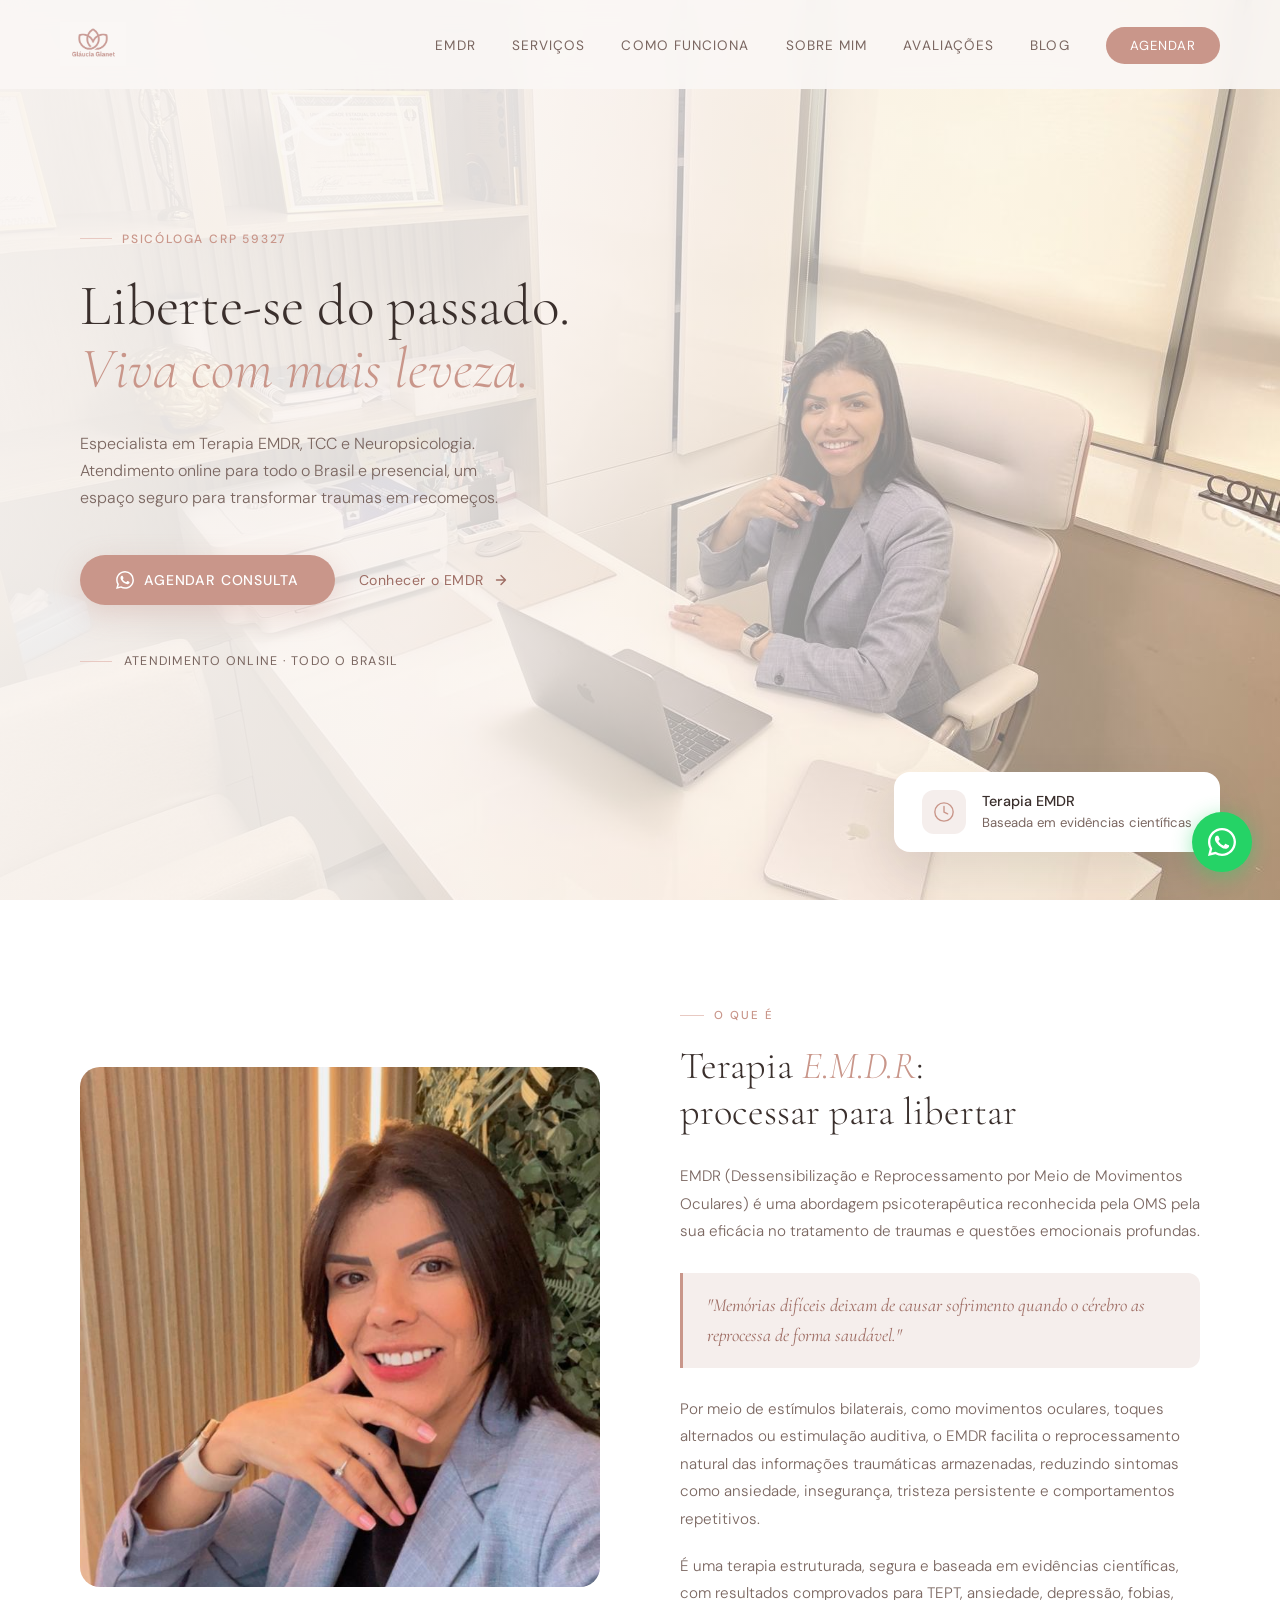
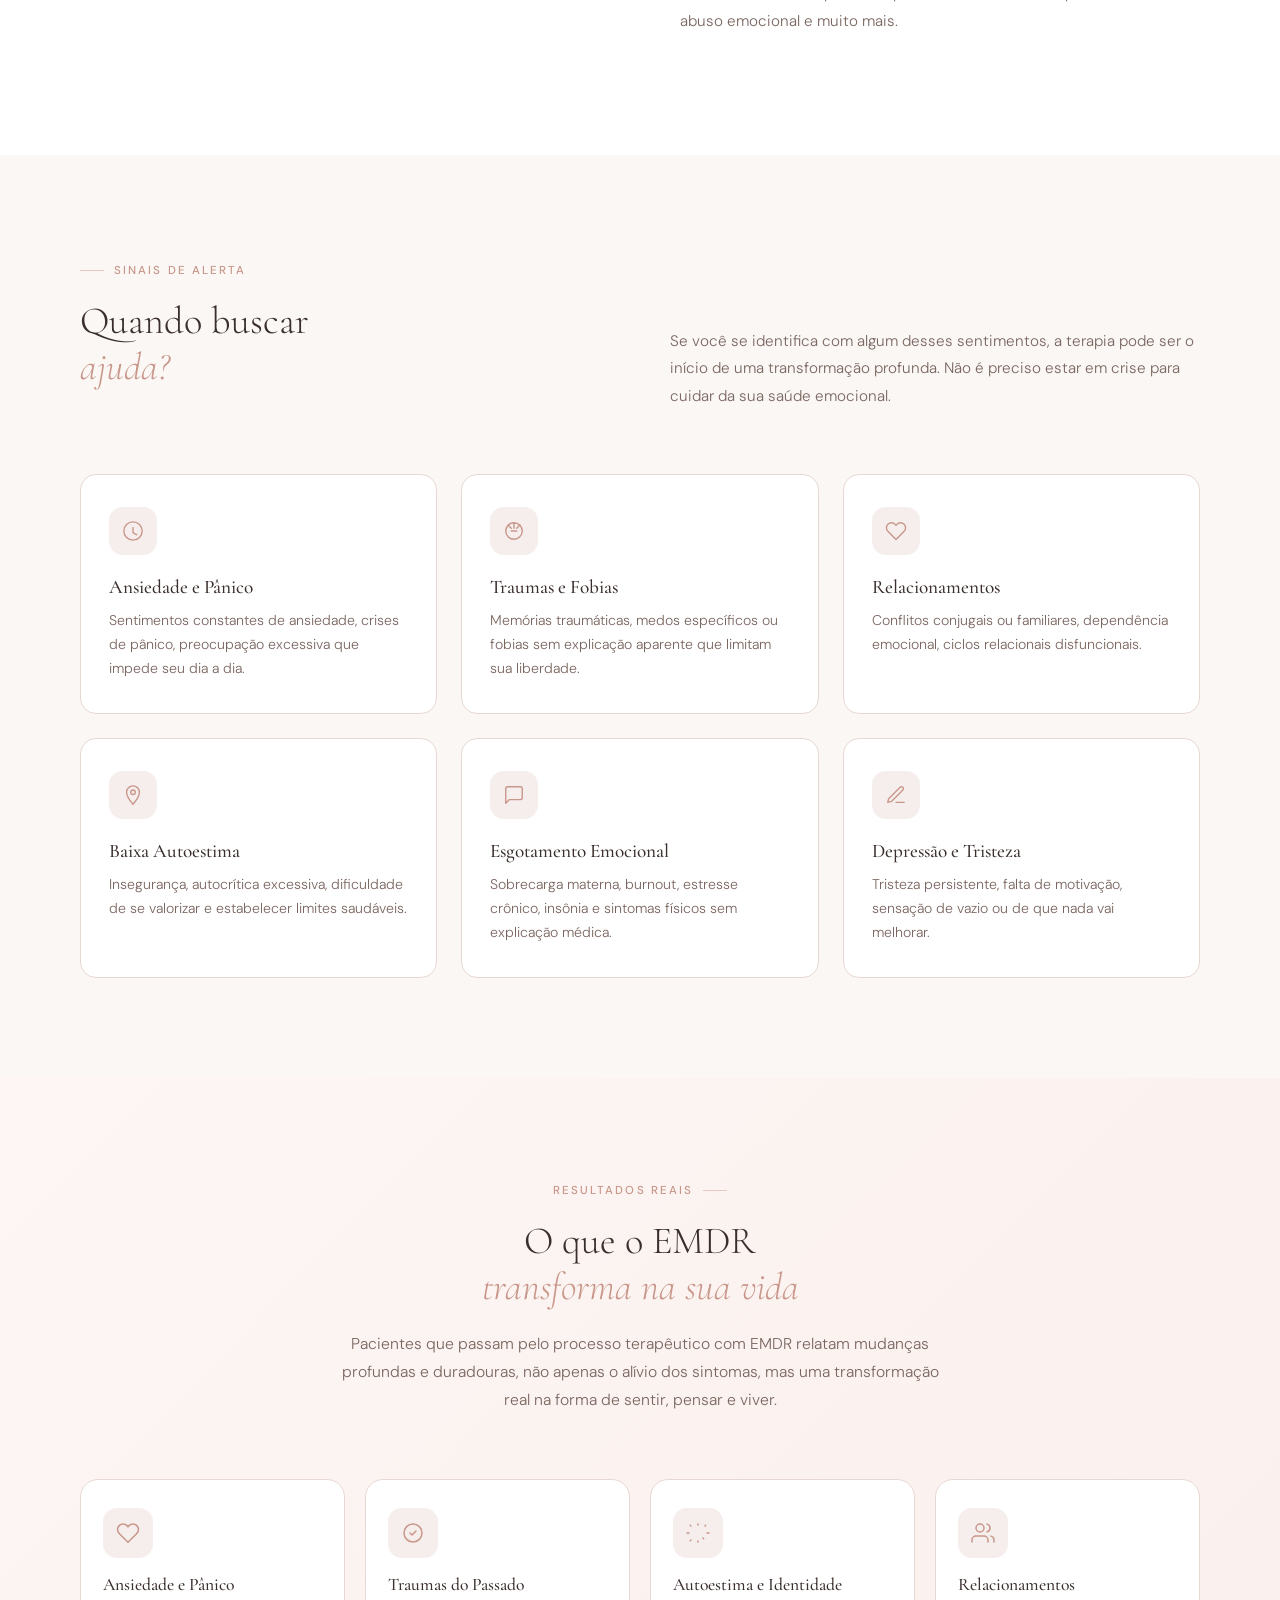
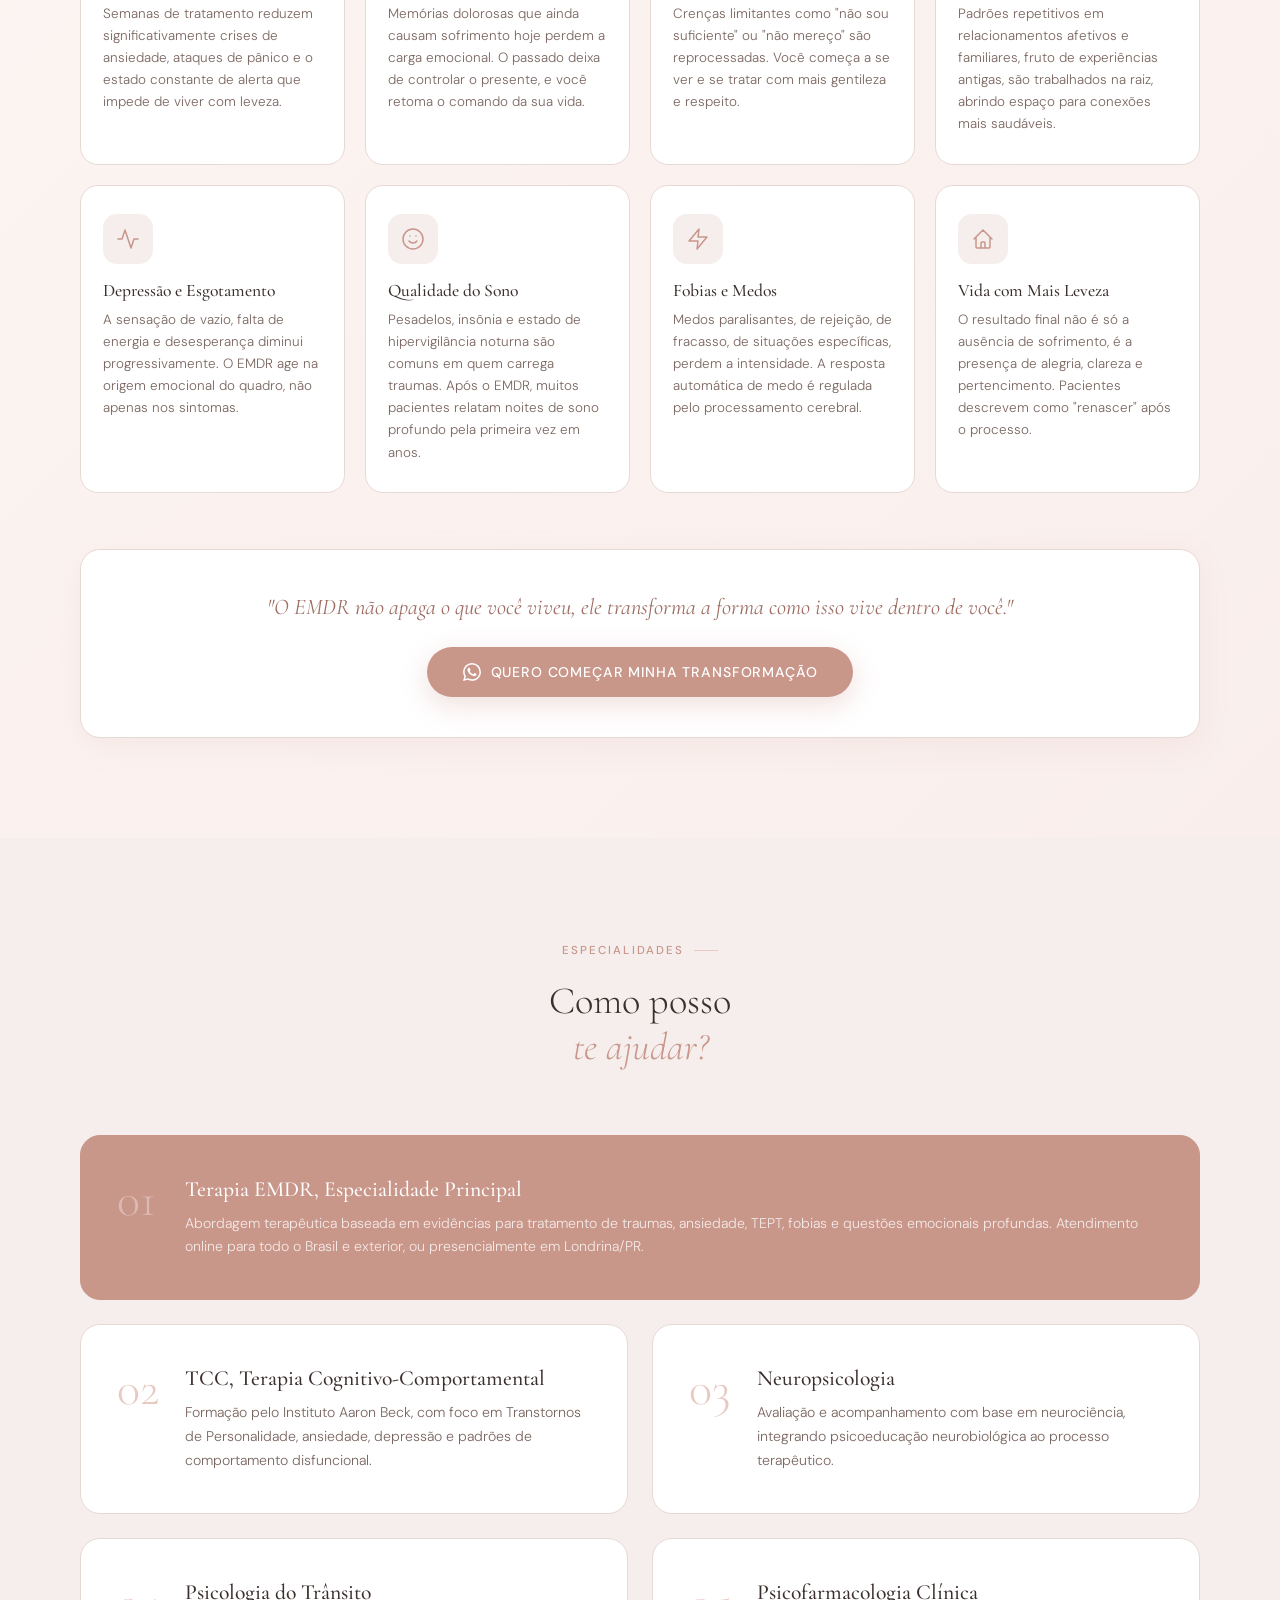
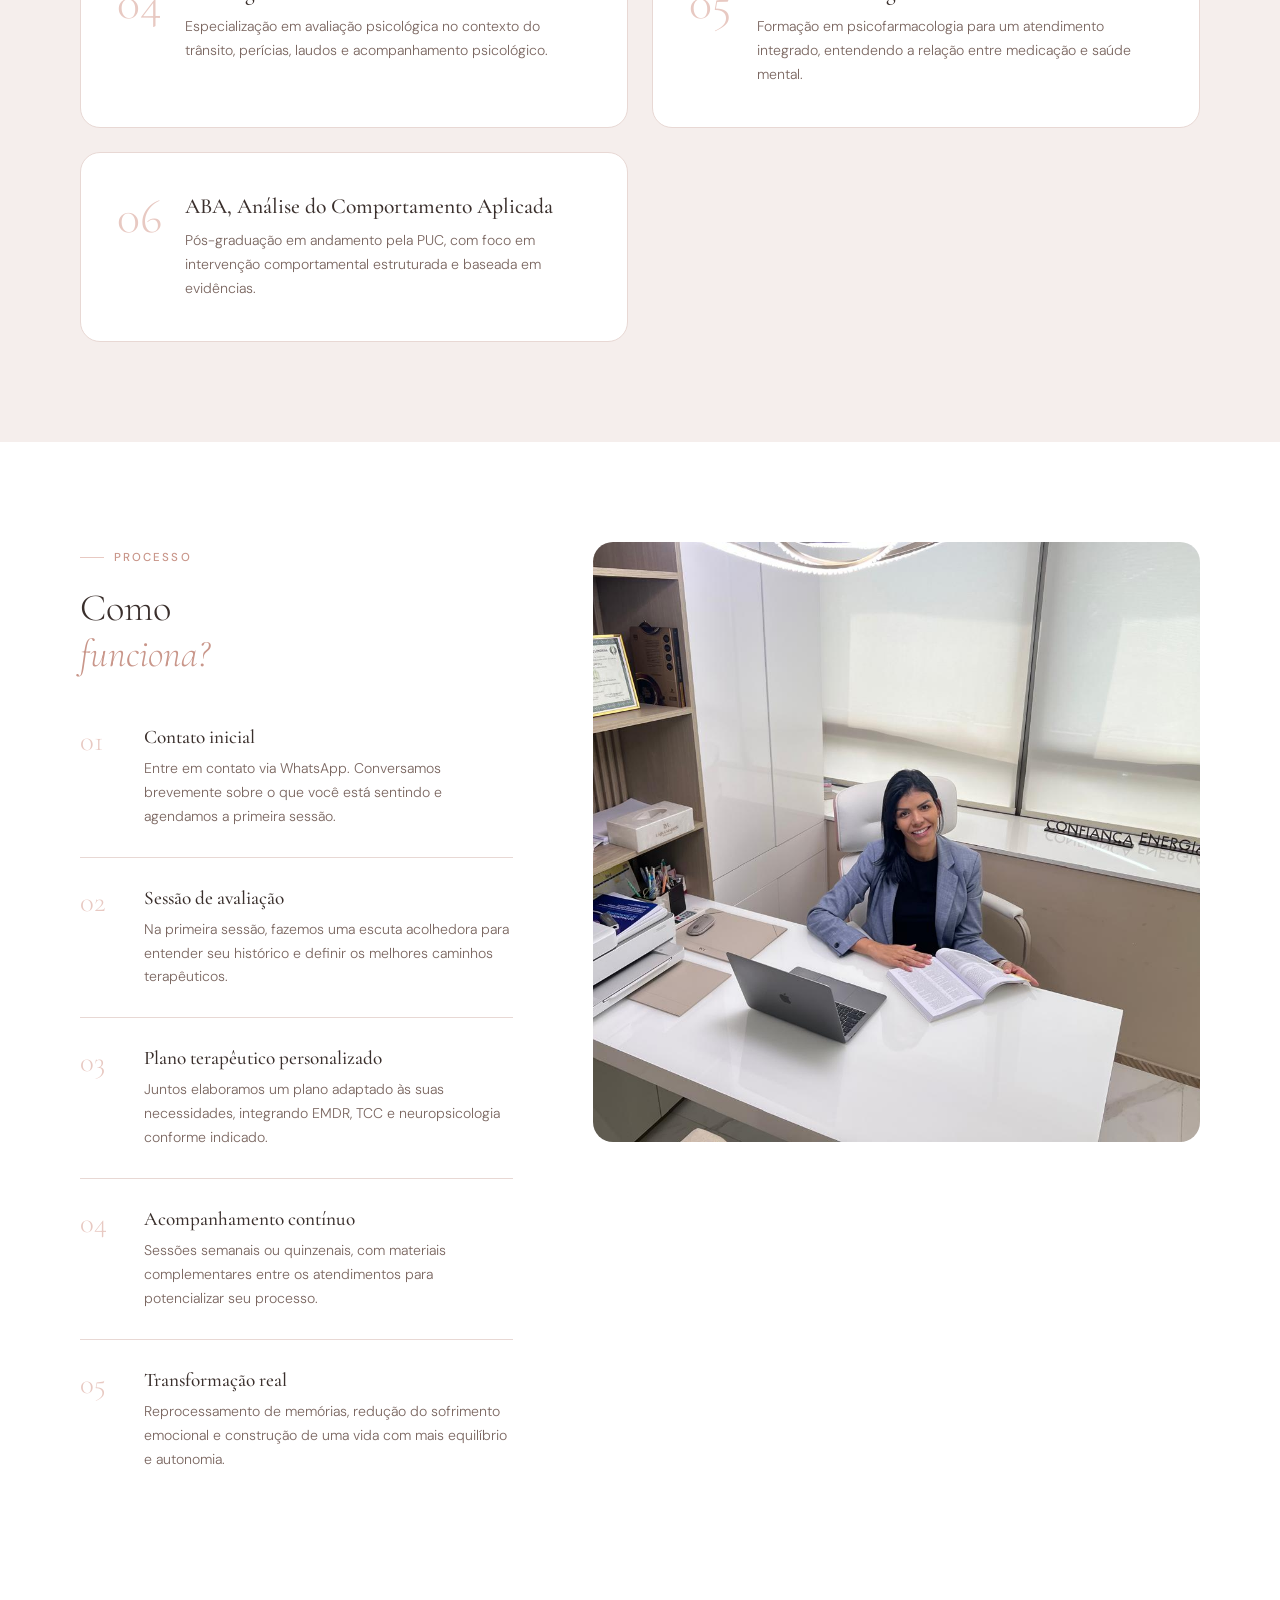
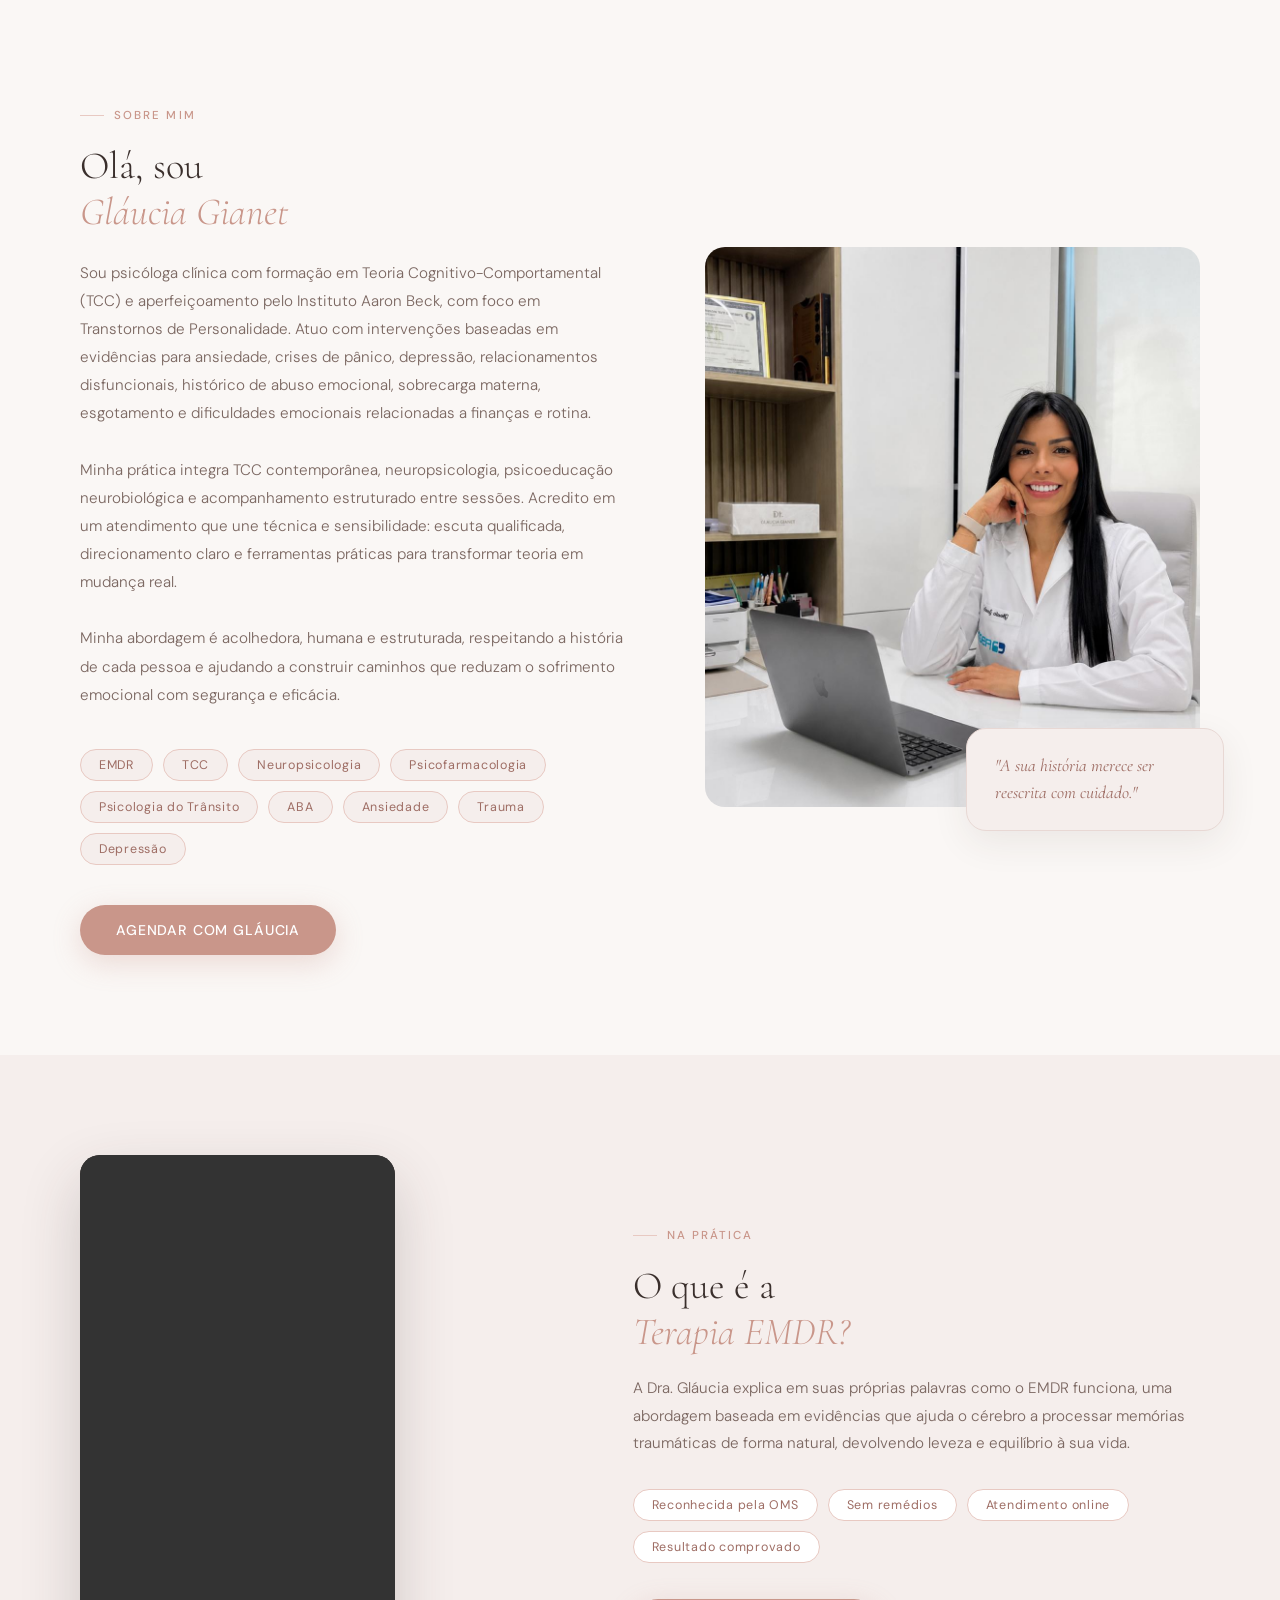
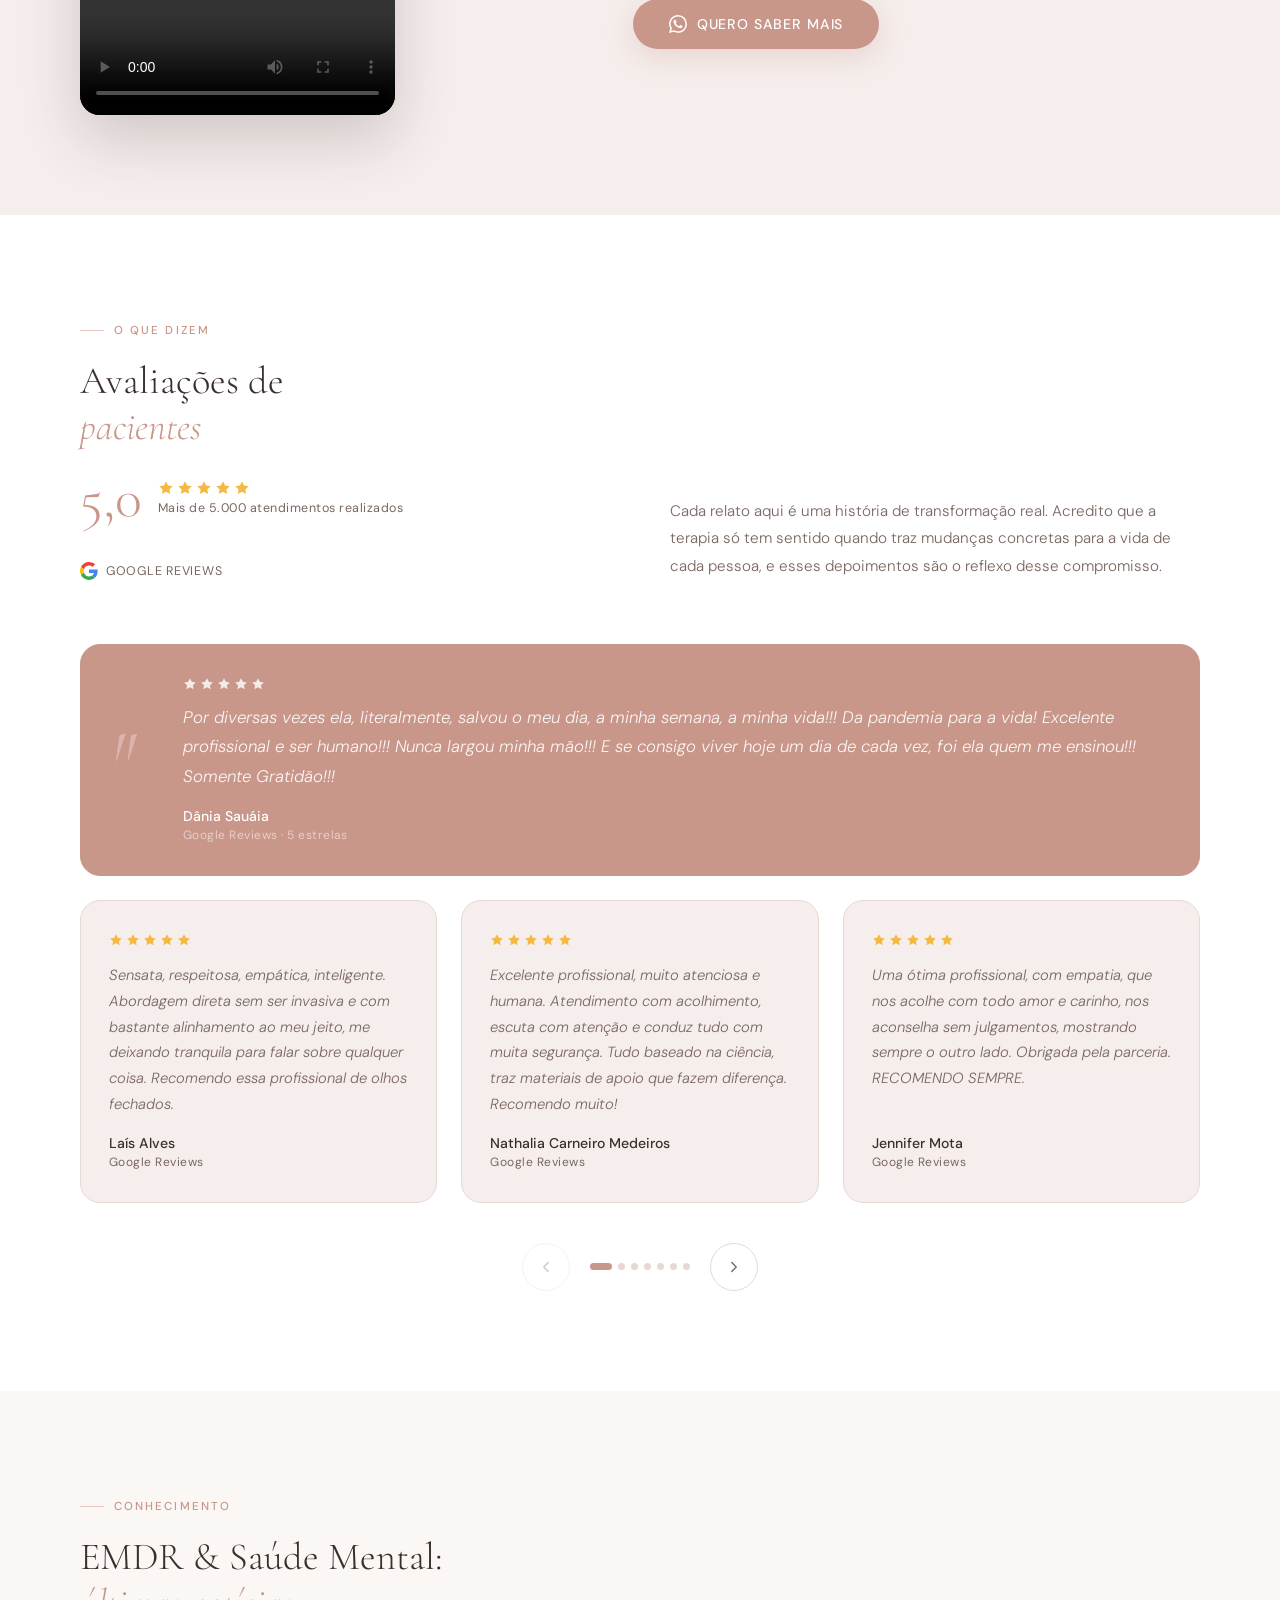
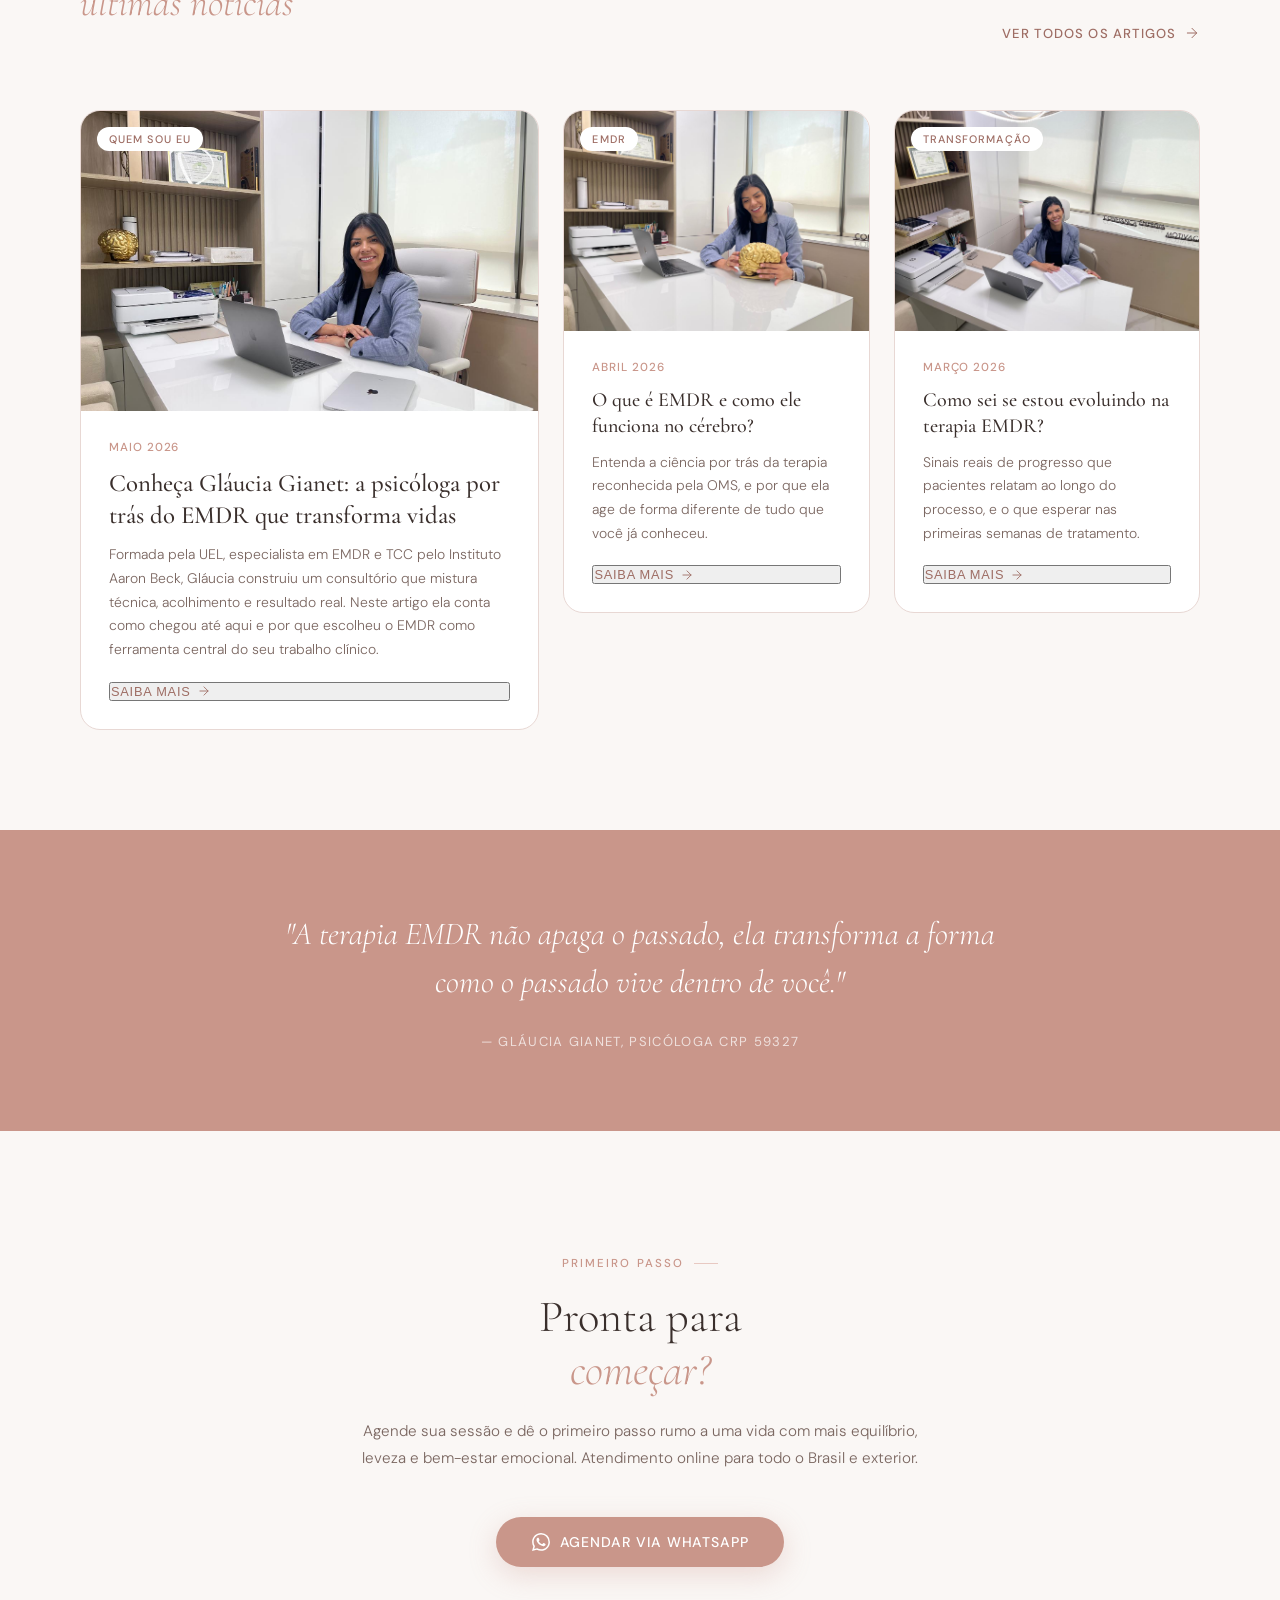
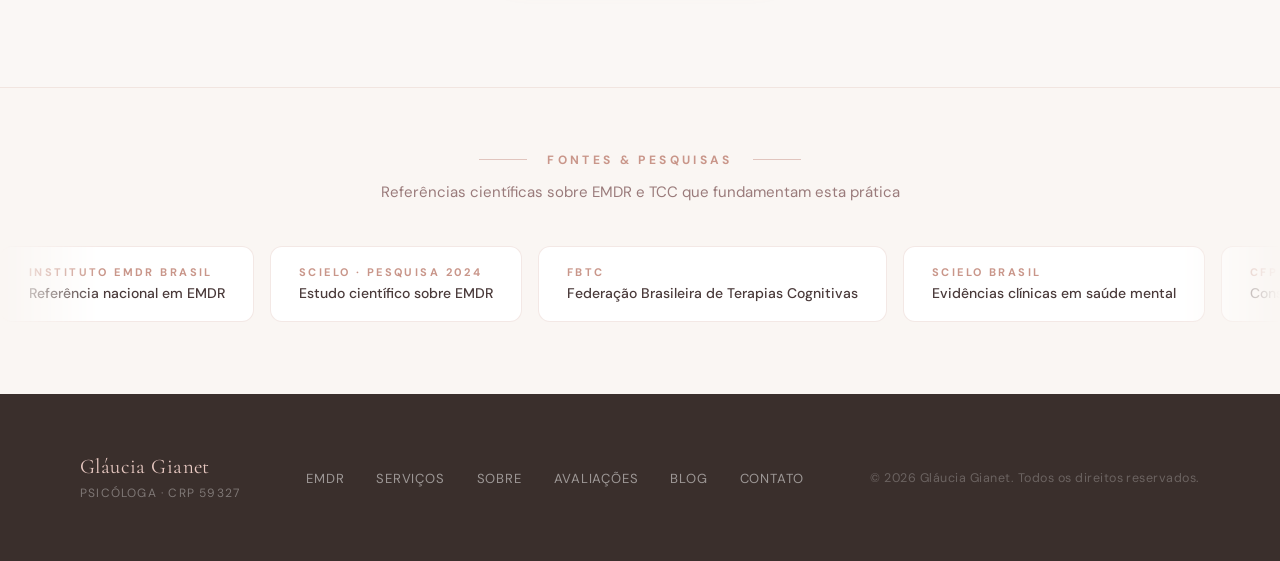
==== index.html @ be8f1c64 "Site Gláucia Gianet — versão inicial" ====
﻿<!DOCTYPE html>
<html lang="pt-BR">
<head>
<!-- Google Tag Manager -->
<script>(function(w,d,s,l,i){w[l]=w[l]||[];w[l].push({'gtm.start':
new Date().getTime(),event:'gtm.js'});var f=d.getElementsByTagName(s)[0],
j=d.createElement(s),dl=l!='dataLayer'?'&l='+l:'';j.async=true;j.src=
'https://www.googletagmanager.com/gtm.js?id='+i+dl;f.parentNode.insertBefore(j,f);
})(window,document,'script','dataLayer','GTM-W9J3V3PV');</script>
<!-- End Google Tag Manager -->
<meta charset="UTF-8" />
<meta name="viewport" content="width=device-width, initial-scale=1.0" />
<title>Gláucia Gianet | Psicóloga EMDR</title>
<link href="https://fonts.googleapis.com/css2?family=Cormorant+Garamond:ital,wght@0,300;0,400;0,500;0,600;1,300;1,400&family=DM+Sans:wght@300;400;500&display=swap" rel="stylesheet" />
<link rel="stylesheet" href="style.css">
<!-- deploy-1779511579801 --></head>
<body>
<!-- Google Tag Manager (noscript) -->
<noscript><iframe src="https://www.googletagmanager.com/ns.html?id=GTM-W9J3V3PV"
height="0" width="0" style="display:none;visibility:hidden"></iframe></noscript>
<!-- End Google Tag Manager (noscript) -->

<!-- NAV -->
<nav id="nav">
  <div class="nav-logo">
    <img src="img/img-1.jpg" alt="Gláucia Gianet" style="height:44px;width:auto;object-fit:contain;mix-blend-mode:multiply" />
  </div>

  <ul class="nav-links">
    <li><a href="#emdr">EMDR</a></li>
    <li><a href="#servicos">Serviços</a></li>
    <li><a href="#como-funciona">Como Funciona</a></li>
    <li><a href="#sobre">Sobre mim</a></li>
    <li><a href="#avaliacoes">Avaliações</a></li>
    <li><a href="#blog">Blog</a></li>
    <li><a href="https://wa.me/5531997834890?text=Oi!%20Quero%20saber%20mais%20sobre%20a%20terapia%20online.%20Pode%20me%20contar%20como%20funciona%3F" class="nav-cta">Agendar</a></li>
  </ul>
</nav>

<!-- HERO -->
<section class="hero" style="padding:0">
  <div class="hero-left">
    <span class="hero-eyebrow">Psicóloga CRP 59327</span>
    <h1 class="hero-title">
      Liberte-se do passado.<br>
      <em>Viva com mais leveza.</em>
    </h1>
    <p class="hero-subtitle">
      Especialista em Terapia EMDR, TCC e Neuropsicologia. Atendimento online para todo o Brasil e presencial, um espaço seguro para transformar traumas em recomeços.
    </p>
    <div class="hero-actions">
      <a href="https://wa.me/5531997834890?text=Oi%2C%20Gl%C3%A1ucia!%20Vi%20seu%20site%20e%20fiquei%20curiosa%20sobre%20a%20terapia.%20Posso%20tirar%20algumas%20d%C3%BAvidas%3F" class="btn-primary">
        <svg width="18" height="18" viewBox="0 0 24 24" fill="currentColor"><path d="M17.472 14.382c-.297-.149-1.758-.867-2.03-.967-.273-.099-.471-.148-.67.15-.197.297-.767.966-.94 1.164-.173.199-.347.223-.644.075-.297-.15-1.255-.463-2.39-1.475-.883-.788-1.48-1.761-1.653-2.059-.173-.297-.018-.458.13-.606.134-.133.298-.347.446-.52.149-.174.198-.298.298-.497.099-.198.05-.371-.025-.52-.075-.149-.669-1.612-.916-2.207-.242-.579-.487-.5-.669-.51-.173-.008-.371-.01-.57-.01-.198 0-.52.074-.792.372-.272.297-1.04 1.016-1.04 2.479 0 1.462 1.065 2.875 1.213 3.074.149.198 2.096 3.2 5.077 4.487.709.306 1.262.489 1.694.625.712.227 1.36.195 1.871.118.571-.085 1.758-.719 2.006-1.413.248-.694.248-1.289.173-1.413-.074-.124-.272-.198-.57-.347m-5.421 7.403h-.004a9.87 9.87 0 01-5.031-1.378l-.361-.214-3.741.982.998-3.648-.235-.374a9.86 9.86 0 01-1.51-5.26c.001-5.45 4.436-9.884 9.888-9.884 2.64 0 5.122 1.03 6.988 2.898a9.825 9.825 0 012.893 6.994c-.003 5.45-4.437 9.884-9.885 9.884m8.413-18.297A11.815 11.815 0 0012.05 0C5.495 0 .16 5.335.157 11.892c0 2.096.547 4.142 1.588 5.945L.057 24l6.305-1.654a11.882 11.882 0 005.683 1.448h.005c6.554 0 11.89-5.335 11.893-11.893a11.821 11.821 0 00-3.48-8.413Z"/></svg>
        Agendar Consulta
      </a>
      <a href="#emdr" class="btn-secondary">
        Conhecer o EMDR
        <svg viewBox="0 0 20 20" fill="none" stroke="currentColor" stroke-width="1.5"><path d="M5 10h10M10 5l5 5-5 5" stroke-linecap="round" stroke-linejoin="round"/></svg>
      </a>
    </div>
    <div class="hero-crp">
      <div class="hero-crp-line"></div>
      <span class="hero-crp-text">Atendimento Online · Todo o Brasil</span>
    </div>
  </div>

  <div class="hero-right">
    <img
      class="hero-photo"
      src="img/img-2.jpg"
      alt="Dra. Gláucia Gianet"
    />
    <div class="hero-photo-overlay"></div>
    <div class="hero-badge">
      <div class="hero-badge-icon">
        <svg viewBox="0 0 24 24" fill="none" stroke="currentColor" stroke-width="1.5"><path d="M12 22c5.523 0 10-4.477 10-10S17.523 2 12 2 2 6.477 2 12s4.477 10 10 10z"/><path d="M12 6v6l4 2" stroke-linecap="round"/></svg>
      </div>
      <div class="hero-badge-text">
        <strong>Terapia EMDR</strong>
        Baseada em evidências científicas
      </div>
    </div>
  </div>
</section>

<!-- EMDR -->
<section class="emdr" id="emdr">
  <div class="emdr-inner">
    <div class="emdr-photo-wrap">
      <div class="emdr-accent"></div>
      <div class="emdr-accent2"></div>
      <img
        class="emdr-photo"
        src="img/img-3.jpg"
        alt="Gláucia Gianet em atendimento"
      />
    </div>
    <div class="emdr-content">
      <span class="section-label">O que é</span>
      <h2 class="section-title">Terapia <em>E.M.D.R</em>:<br>processar para libertar</h2>
      <p class="emdr-text">
        EMDR (Dessensibilização e Reprocessamento por Meio de Movimentos Oculares) é uma abordagem psicoterapêutica reconhecida pela OMS pela sua eficácia no tratamento de traumas e questões emocionais profundas.
      </p>
      <div class="emdr-highlight">
        "Memórias difíceis deixam de causar sofrimento quando o cérebro as reprocessa de forma saudável."
      </div>
      <p class="emdr-text">
        Por meio de estímulos bilaterais, como movimentos oculares, toques alternados ou estimulação auditiva, o EMDR facilita o reprocessamento natural das informações traumáticas armazenadas, reduzindo sintomas como ansiedade, insegurança, tristeza persistente e comportamentos repetitivos.
      </p>
      <p class="emdr-text">
        É uma terapia estruturada, segura e baseada em evidências científicas, com resultados comprovados para TEPT, ansiedade, depressão, fobias, abuso emocional e muito mais.
      </p>
    </div>
  </div>
</section>

<!-- WHEN TO SEEK -->
<section class="when">
  <div class="when-inner">
    <div class="when-header">
      <div>
        <span class="section-label">Sinais de alerta</span>
        <h2 class="section-title">Quando buscar<br><em>ajuda?</em></h2>
      </div>
      <p class="when-desc">
        Se você se identifica com algum desses sentimentos, a terapia pode ser o início de uma transformação profunda. Não é preciso estar em crise para cuidar da sua saúde emocional.
      </p>
    </div>
    <div class="when-grid">
      <div class="when-card">
        <div class="when-card-icon">
          <svg viewBox="0 0 24 24" fill="none" stroke="currentColor" stroke-width="1.5"><path d="M12 2a10 10 0 100 20 10 10 0 000-20zm0 6v6l4 2" stroke-linecap="round"/></svg>
        </div>
        <h3>Ansiedade e Pânico</h3>
        <p>Sentimentos constantes de ansiedade, crises de pânico, preocupação excessiva que impede seu dia a dia.</p>
      </div>
      <div class="when-card">
        <div class="when-card-icon">
          <svg viewBox="0 0 24 24" fill="none" stroke="currentColor" stroke-width="1.5"><path d="M9 12h6m-3-9v6M5.5 5.5l3.5 3.5M18.5 5.5l-3.5 3.5" stroke-linecap="round"/><circle cx="12" cy="12" r="9"/></svg>
        </div>
        <h3>Traumas e Fobias</h3>
        <p>Memórias traumáticas, medos específicos ou fobias sem explicação aparente que limitam sua liberdade.</p>
      </div>
      <div class="when-card">
        <div class="when-card-icon">
          <svg viewBox="0 0 24 24" fill="none" stroke="currentColor" stroke-width="1.5"><path d="M20.84 4.61a5.5 5.5 0 00-7.78 0L12 5.67l-1.06-1.06a5.5 5.5 0 00-7.78 7.78l1.06 1.06L12 21.23l7.78-7.78 1.06-1.06a5.5 5.5 0 000-7.78z" stroke-linecap="round" stroke-linejoin="round"/></svg>
        </div>
        <h3>Relacionamentos</h3>
        <p>Conflitos conjugais ou familiares, dependência emocional, ciclos relacionais disfuncionais.</p>
      </div>
      <div class="when-card">
        <div class="when-card-icon">
          <svg viewBox="0 0 24 24" fill="none" stroke="currentColor" stroke-width="1.5"><path d="M12 2C8.13 2 5 5.13 5 9c0 5.25 7 13 7 13s7-7.75 7-13c0-3.87-3.13-7-7-7zm0 9.5c-1.38 0-2.5-1.12-2.5-2.5s1.12-2.5 2.5-2.5 2.5 1.12 2.5 2.5-1.12 2.5-2.5 2.5z" stroke-linecap="round"/></svg>
        </div>
        <h3>Baixa Autoestima</h3>
        <p>Insegurança, autocrítica excessiva, dificuldade de se valorizar e estabelecer limites saudáveis.</p>
      </div>
      <div class="when-card">
        <div class="when-card-icon">
          <svg viewBox="0 0 24 24" fill="none" stroke="currentColor" stroke-width="1.5"><path d="M21 15a2 2 0 01-2 2H7l-4 4V5a2 2 0 012-2h14a2 2 0 012 2z" stroke-linecap="round" stroke-linejoin="round"/></svg>
        </div>
        <h3>Esgotamento Emocional</h3>
        <p>Sobrecarga materna, burnout, estresse crônico, insônia e sintomas físicos sem explicação médica.</p>
      </div>
      <div class="when-card">
        <div class="when-card-icon">
          <svg viewBox="0 0 24 24" fill="none" stroke="currentColor" stroke-width="1.5"><path d="M12 20h9M16.5 3.5a2.121 2.121 0 013 3L7 19l-4 1 1-4L16.5 3.5z" stroke-linecap="round" stroke-linejoin="round"/></svg>
        </div>
        <h3>Depressão e Tristeza</h3>
        <p>Tristeza persistente, falta de motivação, sensação de vazio ou de que nada vai melhorar.</p>
      </div>
    </div>
  </div>
</section>

<!-- TRANSFORMS -->
<section class="transforms">
  <div class="transforms-inner">
    <div class="transforms-header">
      <span class="section-label">Resultados reais</span>
      <h2 class="section-title">O que o EMDR<br><em>transforma na sua vida</em></h2>
      <p class="transforms-subtitle">
        Pacientes que passam pelo processo terapêutico com EMDR relatam mudanças profundas e duradouras, não apenas o alívio dos sintomas, mas uma transformação real na forma de sentir, pensar e viver.
      </p>
    </div>

    <div class="transforms-grid">
      <div class="transform-card">
        <div class="transform-card-header">
          <div class="transform-icon">
          <svg viewBox="0 0 24 24" fill="none" stroke="currentColor" stroke-width="1.5"><path d="M20.84 4.61a5.5 5.5 0 00-7.78 0L12 5.67l-1.06-1.06a5.5 5.5 0 00-7.78 7.78l1.06 1.06L12 21.23l7.78-7.78 1.06-1.06a5.5 5.5 0 000-7.78z" stroke-linecap="round"/></svg>
        </div>
          <h3>Ansiedade e Pânico</h3>
          <svg class="transform-card-chevron" viewBox="0 0 24 24" fill="none" stroke="currentColor" stroke-width="2"><polyline points="6 9 12 15 18 9"/></svg>
        </div>
        <p>Semanas de tratamento reduzem significativamente crises de ansiedade, ataques de pânico e o estado constante de alerta que impede de viver com leveza.</p>
      </div>

      <div class="transform-card">
        <div class="transform-card-header">
          <div class="transform-icon">
          <svg viewBox="0 0 24 24" fill="none" stroke="currentColor" stroke-width="1.5"><path d="M9 12l2 2 4-4m6 2a9 9 0 11-18 0 9 9 0 0118 0z" stroke-linecap="round" stroke-linejoin="round"/></svg>
        </div>
          <h3>Traumas do Passado</h3>
          <svg class="transform-card-chevron" viewBox="0 0 24 24" fill="none" stroke="currentColor" stroke-width="2"><polyline points="6 9 12 15 18 9"/></svg>
        </div>
        <p>Memórias dolorosas que ainda causam sofrimento hoje perdem a carga emocional. O passado deixa de controlar o presente, e você retoma o comando da sua vida.</p>
      </div>

      <div class="transform-card">
        <div class="transform-card-header">
          <div class="transform-icon">
          <svg viewBox="0 0 24 24" fill="none" stroke="currentColor" stroke-width="1.5"><path d="M12 3v1m0 16v1M4.22 4.22l.71.71m12.02 12.02.71.71M1 12h2m18 0h2M4.22 19.78l.71-.71M18.95 5.05l.71-.71" stroke-linecap="round"/></svg>
        </div>
          <h3>Autoestima e Identidade</h3>
          <svg class="transform-card-chevron" viewBox="0 0 24 24" fill="none" stroke="currentColor" stroke-width="2"><polyline points="6 9 12 15 18 9"/></svg>
        </div>
        <p>Crenças limitantes como "não sou suficiente" ou "não mereço" são reprocessadas. Você começa a se ver e se tratar com mais gentileza e respeito.</p>
      </div>

      <div class="transform-card">
        <div class="transform-card-header">
          <div class="transform-icon">
          <svg viewBox="0 0 24 24" fill="none" stroke="currentColor" stroke-width="1.5"><path d="M17 21v-2a4 4 0 00-4-4H5a4 4 0 00-4 4v2" stroke-linecap="round"/><circle cx="9" cy="7" r="4" stroke-linecap="round"/><path d="M23 21v-2a4 4 0 00-3-3.87M16 3.13a4 4 0 010 7.75" stroke-linecap="round"/></svg>
        </div>
          <h3>Relacionamentos</h3>
          <svg class="transform-card-chevron" viewBox="0 0 24 24" fill="none" stroke="currentColor" stroke-width="2"><polyline points="6 9 12 15 18 9"/></svg>
        </div>
        <p>Padrões repetitivos em relacionamentos afetivos e familiares, fruto de experiências antigas, são trabalhados na raiz, abrindo espaço para conexões mais saudáveis.</p>
      </div>

      <div class="transform-card">
        <div class="transform-card-header">
          <div class="transform-icon">
          <svg viewBox="0 0 24 24" fill="none" stroke="currentColor" stroke-width="1.5"><path d="M22 12h-4l-3 9L9 3l-3 9H2" stroke-linecap="round" stroke-linejoin="round"/></svg>
        </div>
          <h3>Depressão e Esgotamento</h3>
          <svg class="transform-card-chevron" viewBox="0 0 24 24" fill="none" stroke="currentColor" stroke-width="2"><polyline points="6 9 12 15 18 9"/></svg>
        </div>
        <p>A sensação de vazio, falta de energia e desesperança diminui progressivamente. O EMDR age na origem emocional do quadro, não apenas nos sintomas.</p>
      </div>

      <div class="transform-card">
        <div class="transform-card-header">
          <div class="transform-icon">
          <svg viewBox="0 0 24 24" fill="none" stroke="currentColor" stroke-width="1.5"><path d="M12 22c5.523 0 10-4.477 10-10S17.523 2 12 2 2 6.477 2 12s4.477 10 10 10z" stroke-linecap="round"/><path d="M8 14s1.5 2 4 2 4-2 4-2M9 9h.01M15 9h.01" stroke-linecap="round" stroke-linejoin="round"/></svg>
        </div>
          <h3>Qualidade do Sono</h3>
          <svg class="transform-card-chevron" viewBox="0 0 24 24" fill="none" stroke="currentColor" stroke-width="2"><polyline points="6 9 12 15 18 9"/></svg>
        </div>
        <p>Pesadelos, insônia e estado de hipervigilância noturna são comuns em quem carrega traumas. Após o EMDR, muitos pacientes relatam noites de sono profundo pela primeira vez em anos.</p>
      </div>

      <div class="transform-card">
        <div class="transform-card-header">
          <div class="transform-icon">
          <svg viewBox="0 0 24 24" fill="none" stroke="currentColor" stroke-width="1.5"><path d="M13 2L3 14h9l-1 8 10-12h-9l1-8z" stroke-linecap="round" stroke-linejoin="round"/></svg>
        </div>
          <h3>Fobias e Medos</h3>
          <svg class="transform-card-chevron" viewBox="0 0 24 24" fill="none" stroke="currentColor" stroke-width="2"><polyline points="6 9 12 15 18 9"/></svg>
        </div>
        <p>Medos paralisantes, de rejeição, de fracasso, de situações específicas, perdem a intensidade. A resposta automática de medo é regulada pelo processamento cerebral.</p>
      </div>

      <div class="transform-card">
        <div class="transform-card-header">
          <div class="transform-icon">
          <svg viewBox="0 0 24 24" fill="none" stroke="currentColor" stroke-width="1.5"><path d="M3 12l2-2m0 0l7-7 7 7M5 10v10a1 1 0 001 1h3m10-11l2 2m-2-2v10a1 1 0 01-1 1h-3m-6 0a1 1 0 001-1v-4a1 1 0 011-1h2a1 1 0 011 1v4a1 1 0 001 1m-6 0h6" stroke-linecap="round" stroke-linejoin="round"/></svg>
        </div>
          <h3>Vida com Mais Leveza</h3>
          <svg class="transform-card-chevron" viewBox="0 0 24 24" fill="none" stroke="currentColor" stroke-width="2"><polyline points="6 9 12 15 18 9"/></svg>
        </div>
        <p>O resultado final não é só a ausência de sofrimento, é a presença de alegria, clareza e pertencimento. Pacientes descrevem como "renascer" após o processo.</p>
      </div>
    </div>

    <div class="transforms-cta">
      <p>"O EMDR não apaga o que você viveu, ele transforma a forma como isso vive dentro de você."</p>
      <a href="https://wa.me/5531997834890?text=Oi!%20Vi%20sobre%20o%20EMDR%20e%20me%20identifiquei.%20Como%20funciona%20o%20atendimento%20com%20voc%C3%AA%3F" class="btn-primary">
        <svg width="18" height="18" viewBox="0 0 24 24" fill="currentColor"><path d="M17.472 14.382c-.297-.149-1.758-.867-2.03-.967-.273-.099-.471-.148-.67.15-.197.297-.767.966-.94 1.164-.173.199-.347.223-.644.075-.297-.15-1.255-.463-2.39-1.475-.883-.788-1.48-1.761-1.653-2.059-.173-.297-.018-.458.13-.606.134-.133.298-.347.446-.52.149-.174.198-.298.298-.497.099-.198.05-.371-.025-.52-.075-.149-.669-1.612-.916-2.207-.242-.579-.487-.5-.669-.51-.173-.008-.371-.01-.57-.01-.198 0-.52.074-.792.372-.272.297-1.04 1.016-1.04 2.479 0 1.462 1.065 2.875 1.213 3.074.149.198 2.096 3.2 5.077 4.487.709.306 1.262.489 1.694.625.712.227 1.36.195 1.871.118.571-.085 1.758-.719 2.006-1.413.248-.694.248-1.289.173-1.413-.074-.124-.272-.198-.57-.347m-5.421 7.403h-.004a9.87 9.87 0 01-5.031-1.378l-.361-.214-3.741.982.998-3.648-.235-.374a9.86 9.86 0 01-1.51-5.26c.001-5.45 4.436-9.884 9.888-9.884 2.64 0 5.122 1.03 6.988 2.898a9.825 9.825 0 012.893 6.994c-.003 5.45-4.437 9.884-9.885 9.884m8.413-18.297A11.815 11.815 0 0012.05 0C5.495 0 .16 5.335.157 11.892c0 2.096.547 4.142 1.588 5.945L.057 24l6.305-1.654a11.882 11.882 0 005.683 1.448h.005c6.554 0 11.89-5.335 11.893-11.893a11.821 11.821 0 00-3.48-8.413Z"/></svg>
        Quero começar minha transformação
      </a>
    </div>
  </div>
</section>

<!-- SERVICES -->
<section class="services" id="servicos">
  <div class="services-inner">
    <div class="services-header">
      <span class="section-label">Especialidades</span>
      <h2 class="section-title">Como posso<br><em>te ajudar?</em></h2>
    </div>
    <div class="services-grid">
      <div class="service-card featured">
        <div class="service-num">01</div>
        <div class="service-body">
          <h3>Terapia EMDR, Especialidade Principal</h3>
          <p>Abordagem terapêutica baseada em evidências para tratamento de traumas, ansiedade, TEPT, fobias e questões emocionais profundas. Atendimento online para todo o Brasil e exterior, ou presencialmente em Londrina/PR.</p>
        </div>
      </div>
      <div class="service-card">
        <div class="service-num">02</div>
        <div class="service-body">
          <h3>TCC, Terapia Cognitivo-Comportamental</h3>
          <p>Formação pelo Instituto Aaron Beck, com foco em Transtornos de Personalidade, ansiedade, depressão e padrões de comportamento disfuncional.</p>
        </div>
      </div>
      <div class="service-card">
        <div class="service-num">03</div>
        <div class="service-body">
          <h3>Neuropsicologia</h3>
          <p>Avaliação e acompanhamento com base em neurociência, integrando psicoeducação neurobiológica ao processo terapêutico.</p>
        </div>
      </div>
      <div class="service-card">
        <div class="service-num">04</div>
        <div class="service-body">
          <h3>Psicologia do Trânsito</h3>
          <p>Especialização em avaliação psicológica no contexto do trânsito, perícias, laudos e acompanhamento psicológico.</p>
        </div>
      </div>
      <div class="service-card">
        <div class="service-num">05</div>
        <div class="service-body">
          <h3>Psicofarmacologia Clínica</h3>
          <p>Formação em psicofarmacologia para um atendimento integrado, entendendo a relação entre medicação e saúde mental.</p>
        </div>
      </div>
      <div class="service-card">
        <div class="service-num">06</div>
        <div class="service-body">
          <h3>ABA, Análise do Comportamento Aplicada</h3>
          <p>Pós-graduação em andamento pela PUC, com foco em intervenção comportamental estruturada e baseada em evidências.</p>
        </div>
      </div>
    </div>
  </div>
</section>

<!-- HOW IT WORKS -->
<section class="how" id="como-funciona">
  <div class="how-inner">
    <div>
      <span class="section-label">Processo</span>
      <h2 class="section-title">Como<br><em>funciona?</em></h2>
      <div class="how-steps">
        <div class="how-step">
          <div class="how-step-num">01</div>
          <div>
            <h3>Contato inicial</h3>
            <p>Entre em contato via WhatsApp. Conversamos brevemente sobre o que você está sentindo e agendamos a primeira sessão.</p>
          </div>
        </div>
        <div class="how-step">
          <div class="how-step-num">02</div>
          <div>
            <h3>Sessão de avaliação</h3>
            <p>Na primeira sessão, fazemos uma escuta acolhedora para entender seu histórico e definir os melhores caminhos terapêuticos.</p>
          </div>
        </div>
        <div class="how-step">
          <div class="how-step-num">03</div>
          <div>
            <h3>Plano terapêutico personalizado</h3>
            <p>Juntos elaboramos um plano adaptado às suas necessidades, integrando EMDR, TCC e neuropsicologia conforme indicado.</p>
          </div>
        </div>
        <div class="how-step">
          <div class="how-step-num">04</div>
          <div>
            <h3>Acompanhamento contínuo</h3>
            <p>Sessões semanais ou quinzenais, com materiais complementares entre os atendimentos para potencializar seu processo.</p>
          </div>
        </div>
        <div class="how-step">
          <div class="how-step-num">05</div>
          <div>
            <h3>Transformação real</h3>
            <p>Reprocessamento de memórias, redução do sofrimento emocional e construção de uma vida com mais equilíbrio e autonomia.</p>
          </div>
        </div>
      </div>
    </div>
    <img
      class="how-photo"
      src="img/img-4.jpg"
      alt="Consultório Gláucia Gianet"
    />
  </div>
</section>

<!-- ABOUT -->
<section class="about" id="sobre">
  <div class="about-inner">
    <div class="about-text">
      <span class="section-label">Sobre mim</span>
      <h2 class="section-title">Olá, sou<br><em>Gláucia Gianet</em></h2>
      <p class="about-body">
        Sou psicóloga clínica com formação em Teoria Cognitivo-Comportamental (TCC) e aperfeiçoamento pelo Instituto Aaron Beck, com foco em Transtornos de Personalidade. Atuo com intervenções baseadas em evidências para ansiedade, crises de pânico, depressão, relacionamentos disfuncionais, histórico de abuso emocional, sobrecarga materna, esgotamento e dificuldades emocionais relacionadas a finanças e rotina.
        <br><br>
        Minha prática integra TCC contemporânea, neuropsicologia, psicoeducação neurobiológica e acompanhamento estruturado entre sessões. Acredito em um atendimento que une técnica e sensibilidade: escuta qualificada, direcionamento claro e ferramentas práticas para transformar teoria em mudança real.
        <br><br>
        Minha abordagem é acolhedora, humana e estruturada, respeitando a história de cada pessoa e ajudando a construir caminhos que reduzam o sofrimento emocional com segurança e eficácia.
      </p>
      <div class="about-tags">
        <span class="about-tag">EMDR</span>
        <span class="about-tag">TCC</span>
        <span class="about-tag">Neuropsicologia</span>
        <span class="about-tag">Psicofarmacologia</span>
        <span class="about-tag">Psicologia do Trânsito</span>
        <span class="about-tag">ABA</span>
        <span class="about-tag">Ansiedade</span>
        <span class="about-tag">Trauma</span>
        <span class="about-tag">Depressão</span>
      </div>
      <a href="https://wa.me/5531997834890?text=Oi%2C%20Gl%C3%A1ucia!%20Conheci%20seu%20trabalho%20e%20quero%20agendar%20uma%20conversa.%20Como%20funciona%3F" class="btn-primary">Agendar com Gláucia</a>
    </div>
    <div class="about-photo-wrap">
      <img
        class="about-photo"
        src="img/img-5.jpg"
        alt="Gláucia Gianet"
      />
      <div class="about-photo-deco">
        <p>"A sua história merece ser reescrita com cuidado."</p>
      </div>
    </div>
  </div>
</section>



<!-- VIDEO -->
<section class="video-section" id="video">
  <div class="video-inner">
    <div class="video-embed-wrap">
      <video controls playsinline poster="">
        <source src="video-novo.mp4" type="video/mp4">
        <source src="video-emdr.mp4" type="video/mp4">
      </video>
    </div>
    <div class="video-content">
      <span class="section-label">Na prática</span>
      <h2 class="section-title">O que é a<br><em>Terapia EMDR?</em></h2>
      <p class="video-text">
        A Dra. Gláucia explica em suas próprias palavras como o EMDR funciona, uma abordagem baseada em evidências que ajuda o cérebro a processar memórias traumáticas de forma natural, devolvendo leveza e equilíbrio à sua vida.
      </p>
      <div class="video-pills">
        <span class="video-pill">Reconhecida pela OMS</span>
        <span class="video-pill">Sem remédios</span>
        <span class="video-pill">Atendimento online</span>
        <span class="video-pill">Resultado comprovado</span>
      </div>
      <a href="https://wa.me/5531997834890?text=Oi!%20Assisti%20ao%20v%C3%ADdeo%20sobre%20EMDR%20e%20fiquei%20curiosa.%20Posso%20tirar%20algumas%20d%C3%BAvidas%3F" class="btn-primary">
        <svg width="18" height="18" viewBox="0 0 24 24" fill="currentColor"><path d="M17.472 14.382c-.297-.149-1.758-.867-2.03-.967-.273-.099-.471-.148-.67.15-.197.297-.767.966-.94 1.164-.173.199-.347.223-.644.075-.297-.15-1.255-.463-2.39-1.475-.883-.788-1.48-1.761-1.653-2.059-.173-.297-.018-.458.13-.606.134-.133.298-.347.446-.52.149-.174.198-.298.298-.497.099-.198.05-.371-.025-.52-.075-.149-.669-1.612-.916-2.207-.242-.579-.487-.5-.669-.51-.173-.008-.371-.01-.57-.01-.198 0-.52.074-.792.372-.272.297-1.04 1.016-1.04 2.479 0 1.462 1.065 2.875 1.213 3.074.149.198 2.096 3.2 5.077 4.487.709.306 1.262.489 1.694.625.712.227 1.36.195 1.871.118.571-.085 1.758-.719 2.006-1.413.248-.694.248-1.289.173-1.413-.074-.124-.272-.198-.57-.347m-5.421 7.403h-.004a9.87 9.87 0 01-5.031-1.378l-.361-.214-3.741.982.998-3.648-.235-.374a9.86 9.86 0 01-1.51-5.26c.001-5.45 4.436-9.884 9.888-9.884 2.64 0 5.122 1.03 6.988 2.898a9.825 9.825 0 012.893 6.994c-.003 5.45-4.437 9.884-9.885 9.884m8.413-18.297A11.815 11.815 0 0012.05 0C5.495 0 .16 5.335.157 11.892c0 2.096.547 4.142 1.588 5.945L.057 24l6.305-1.654a11.882 11.882 0 005.683 1.448h.005c6.554 0 11.89-5.335 11.893-11.893a11.821 11.821 0 00-3.48-8.413Z"/></svg>
        Quero saber mais
      </a>
    </div>
  </div>
</section>

<!-- REVIEWS -->
<section class="reviews" id="avaliacoes">
  <div class="reviews-inner">
    <div class="reviews-header">
      <div>
        <span class="section-label">O que dizem</span>
        <h2 class="section-title">Avaliações de<br><em>pacientes</em></h2>
        <div class="reviews-summary">
          <div class="reviews-score">5,0</div>
          <div class="reviews-score-detail">
            <div class="reviews-stars">
              <svg viewBox="0 0 24 24"><path d="M12 2l3.09 6.26L22 9.27l-5 4.87 1.18 6.88L12 17.77l-6.18 3.25L7 14.14 2 9.27l6.91-1.01L12 2z"/></svg>
              <svg viewBox="0 0 24 24"><path d="M12 2l3.09 6.26L22 9.27l-5 4.87 1.18 6.88L12 17.77l-6.18 3.25L7 14.14 2 9.27l6.91-1.01L12 2z"/></svg>
              <svg viewBox="0 0 24 24"><path d="M12 2l3.09 6.26L22 9.27l-5 4.87 1.18 6.88L12 17.77l-6.18 3.25L7 14.14 2 9.27l6.91-1.01L12 2z"/></svg>
              <svg viewBox="0 0 24 24"><path d="M12 2l3.09 6.26L22 9.27l-5 4.87 1.18 6.88L12 17.77l-6.18 3.25L7 14.14 2 9.27l6.91-1.01L12 2z"/></svg>
              <svg viewBox="0 0 24 24"><path d="M12 2l3.09 6.26L22 9.27l-5 4.87 1.18 6.88L12 17.77l-6.18 3.25L7 14.14 2 9.27l6.91-1.01L12 2z"/></svg>
            </div>
            <div class="reviews-count">Mais de 5.000 atendimentos realizados</div>
          </div>
        </div>
        <div class="google-badge">
          <svg viewBox="0 0 48 48"><path fill="#EA4335" d="M24 9.5c3.54 0 6.71 1.22 9.21 3.6l6.85-6.85C35.9 2.38 30.47 0 24 0 14.62 0 6.51 5.38 2.56 13.22l7.98 6.19C12.43 13.72 17.74 9.5 24 9.5z"/><path fill="#4285F4" d="M46.98 24.55c0-1.57-.15-3.09-.38-4.55H24v9.02h12.94c-.58 2.96-2.26 5.48-4.78 7.18l7.73 6c4.51-4.18 7.09-10.36 7.09-17.65z"/><path fill="#FBBC05" d="M10.53 28.59c-.48-1.45-.76-2.99-.76-4.59s.27-3.14.76-4.59l-7.98-6.19C.92 16.46 0 20.12 0 24c0 3.88.92 7.54 2.56 10.78l7.97-6.19z"/><path fill="#34A853" d="M24 48c6.48 0 11.93-2.13 15.89-5.81l-7.73-6c-2.18 1.48-4.96 2.35-8.16 2.35-6.26 0-11.57-4.22-13.47-9.91l-7.98 6.19C6.51 42.62 14.62 48 24 48z"/></svg>
          Google Reviews
        </div>
      </div>
      <p class="reviews-desc">
        Cada relato aqui é uma história de transformação real. Acredito que a terapia só tem sentido quando traz mudanças concretas para a vida de cada pessoa, e esses depoimentos são o reflexo desse compromisso.
      </p>
    </div>

    <!-- Featured review -->
    <div class="review-card featured-review">
      <div class="review-quote-icon">"</div>
      <div style="flex:1">
        <div class="review-stars">
          <svg viewBox="0 0 24 24"><path d="M12 2l3.09 6.26L22 9.27l-5 4.87 1.18 6.88L12 17.77l-6.18 3.25L7 14.14 2 9.27l6.91-1.01L12 2z"/></svg>
          <svg viewBox="0 0 24 24"><path d="M12 2l3.09 6.26L22 9.27l-5 4.87 1.18 6.88L12 17.77l-6.18 3.25L7 14.14 2 9.27l6.91-1.01L12 2z"/></svg>
          <svg viewBox="0 0 24 24"><path d="M12 2l3.09 6.26L22 9.27l-5 4.87 1.18 6.88L12 17.77l-6.18 3.25L7 14.14 2 9.27l6.91-1.01L12 2z"/></svg>
          <svg viewBox="0 0 24 24"><path d="M12 2l3.09 6.26L22 9.27l-5 4.87 1.18 6.88L12 17.77l-6.18 3.25L7 14.14 2 9.27l6.91-1.01L12 2z"/></svg>
          <svg viewBox="0 0 24 24"><path d="M12 2l3.09 6.26L22 9.27l-5 4.87 1.18 6.88L12 17.77l-6.18 3.25L7 14.14 2 9.27l6.91-1.01L12 2z"/></svg>
        </div>
        <p class="review-text" style="margin-top:12px">
          Por diversas vezes ela, literalmente, salvou o meu dia, a minha semana, a minha vida!!! Da pandemia para a vida! Excelente profissional e ser humano!!! Nunca largou minha mão!!! E se consigo viver hoje um dia de cada vez, foi ela quem me ensinou!!! Somente Gratidão!!!
        </p>
        <div class="review-author" style="margin-top:16px">
          <span class="review-name">Dânia Sauáia</span>
          <span class="review-date">Google Reviews · 5 estrelas</span>
        </div>
      </div>
    </div>

    <!-- Carrossel de avaliações -->
    <div class="reviews-carousel-wrap" style="margin-top:24px">
      <div class="reviews-track">
        <div class="reviews-slider" id="reviewsSlider">

          <div class="review-card">
            <div class="review-stars">
              <svg viewBox="0 0 24 24"><path d="M12 2l3.09 6.26L22 9.27l-5 4.87 1.18 6.88L12 17.77l-6.18 3.25L7 14.14 2 9.27l6.91-1.01L12 2z"/></svg>
              <svg viewBox="0 0 24 24"><path d="M12 2l3.09 6.26L22 9.27l-5 4.87 1.18 6.88L12 17.77l-6.18 3.25L7 14.14 2 9.27l6.91-1.01L12 2z"/></svg>
              <svg viewBox="0 0 24 24"><path d="M12 2l3.09 6.26L22 9.27l-5 4.87 1.18 6.88L12 17.77l-6.18 3.25L7 14.14 2 9.27l6.91-1.01L12 2z"/></svg>
              <svg viewBox="0 0 24 24"><path d="M12 2l3.09 6.26L22 9.27l-5 4.87 1.18 6.88L12 17.77l-6.18 3.25L7 14.14 2 9.27l6.91-1.01L12 2z"/></svg>
              <svg viewBox="0 0 24 24"><path d="M12 2l3.09 6.26L22 9.27l-5 4.87 1.18 6.88L12 17.77l-6.18 3.25L7 14.14 2 9.27l6.91-1.01L12 2z"/></svg>
            </div>
            <p class="review-text">Sensata, respeitosa, empática, inteligente. Abordagem direta sem ser invasiva e com bastante alinhamento ao meu jeito, me deixando tranquila para falar sobre qualquer coisa. Recomendo essa profissional de olhos fechados.</p>
            <div class="review-author">
              <span class="review-name">Laís Alves</span>
              <span class="review-date">Google Reviews</span>
            </div>
          </div>

          <div class="review-card">
            <div class="review-stars">
              <svg viewBox="0 0 24 24"><path d="M12 2l3.09 6.26L22 9.27l-5 4.87 1.18 6.88L12 17.77l-6.18 3.25L7 14.14 2 9.27l6.91-1.01L12 2z"/></svg>
              <svg viewBox="0 0 24 24"><path d="M12 2l3.09 6.26L22 9.27l-5 4.87 1.18 6.88L12 17.77l-6.18 3.25L7 14.14 2 9.27l6.91-1.01L12 2z"/></svg>
              <svg viewBox="0 0 24 24"><path d="M12 2l3.09 6.26L22 9.27l-5 4.87 1.18 6.88L12 17.77l-6.18 3.25L7 14.14 2 9.27l6.91-1.01L12 2z"/></svg>
              <svg viewBox="0 0 24 24"><path d="M12 2l3.09 6.26L22 9.27l-5 4.87 1.18 6.88L12 17.77l-6.18 3.25L7 14.14 2 9.27l6.91-1.01L12 2z"/></svg>
              <svg viewBox="0 0 24 24"><path d="M12 2l3.09 6.26L22 9.27l-5 4.87 1.18 6.88L12 17.77l-6.18 3.25L7 14.14 2 9.27l6.91-1.01L12 2z"/></svg>
            </div>
            <p class="review-text">Excelente profissional, muito atenciosa e humana. Atendimento com acolhimento, escuta com atenção e conduz tudo com muita segurança. Tudo baseado na ciência, traz materiais de apoio que fazem diferença. Recomendo muito!</p>
            <div class="review-author">
              <span class="review-name">Nathalia Carneiro Medeiros</span>
              <span class="review-date">Google Reviews</span>
            </div>
          </div>

          <div class="review-card">
            <div class="review-stars">
              <svg viewBox="0 0 24 24"><path d="M12 2l3.09 6.26L22 9.27l-5 4.87 1.18 6.88L12 17.77l-6.18 3.25L7 14.14 2 9.27l6.91-1.01L12 2z"/></svg>
              <svg viewBox="0 0 24 24"><path d="M12 2l3.09 6.26L22 9.27l-5 4.87 1.18 6.88L12 17.77l-6.18 3.25L7 14.14 2 9.27l6.91-1.01L12 2z"/></svg>
              <svg viewBox="0 0 24 24"><path d="M12 2l3.09 6.26L22 9.27l-5 4.87 1.18 6.88L12 17.77l-6.18 3.25L7 14.14 2 9.27l6.91-1.01L12 2z"/></svg>
              <svg viewBox="0 0 24 24"><path d="M12 2l3.09 6.26L22 9.27l-5 4.87 1.18 6.88L12 17.77l-6.18 3.25L7 14.14 2 9.27l6.91-1.01L12 2z"/></svg>
              <svg viewBox="0 0 24 24"><path d="M12 2l3.09 6.26L22 9.27l-5 4.87 1.18 6.88L12 17.77l-6.18 3.25L7 14.14 2 9.27l6.91-1.01L12 2z"/></svg>
            </div>
            <p class="review-text">Uma ótima profissional, com empatia, que nos acolhe com todo amor e carinho, nos aconselha sem julgamentos, mostrando sempre o outro lado. Obrigada pela parceria. RECOMENDO SEMPRE.</p>
            <div class="review-author">
              <span class="review-name">Jennifer Mota</span>
              <span class="review-date">Google Reviews</span>
            </div>
          </div>

          <div class="review-card">
            <div class="review-stars">
              <svg viewBox="0 0 24 24"><path d="M12 2l3.09 6.26L22 9.27l-5 4.87 1.18 6.88L12 17.77l-6.18 3.25L7 14.14 2 9.27l6.91-1.01L12 2z"/></svg>
              <svg viewBox="0 0 24 24"><path d="M12 2l3.09 6.26L22 9.27l-5 4.87 1.18 6.88L12 17.77l-6.18 3.25L7 14.14 2 9.27l6.91-1.01L12 2z"/></svg>
              <svg viewBox="0 0 24 24"><path d="M12 2l3.09 6.26L22 9.27l-5 4.87 1.18 6.88L12 17.77l-6.18 3.25L7 14.14 2 9.27l6.91-1.01L12 2z"/></svg>
              <svg viewBox="0 0 24 24"><path d="M12 2l3.09 6.26L22 9.27l-5 4.87 1.18 6.88L12 17.77l-6.18 3.25L7 14.14 2 9.27l6.91-1.01L12 2z"/></svg>
              <svg viewBox="0 0 24 24"><path d="M12 2l3.09 6.26L22 9.27l-5 4.87 1.18 6.88L12 17.77l-6.18 3.25L7 14.14 2 9.27l6.91-1.01L12 2z"/></svg>
            </div>
            <p class="review-text">Glaucia é uma profissional ímpar. Exerce com maestria a profissão com um clima acolhedor e também de muito ensino e reflexão.</p>
            <div class="review-author">
              <span class="review-name">André Barreto</span>
              <span class="review-date">Google Reviews · Local Guide</span>
            </div>
          </div>

          <div class="review-card">
            <div class="review-stars">
              <svg viewBox="0 0 24 24"><path d="M12 2l3.09 6.26L22 9.27l-5 4.87 1.18 6.88L12 17.77l-6.18 3.25L7 14.14 2 9.27l6.91-1.01L12 2z"/></svg>
              <svg viewBox="0 0 24 24"><path d="M12 2l3.09 6.26L22 9.27l-5 4.87 1.18 6.88L12 17.77l-6.18 3.25L7 14.14 2 9.27l6.91-1.01L12 2z"/></svg>
              <svg viewBox="0 0 24 24"><path d="M12 2l3.09 6.26L22 9.27l-5 4.87 1.18 6.88L12 17.77l-6.18 3.25L7 14.14 2 9.27l6.91-1.01L12 2z"/></svg>
              <svg viewBox="0 0 24 24"><path d="M12 2l3.09 6.26L22 9.27l-5 4.87 1.18 6.88L12 17.77l-6.18 3.25L7 14.14 2 9.27l6.91-1.01L12 2z"/></svg>
              <svg viewBox="0 0 24 24"><path d="M12 2l3.09 6.26L22 9.27l-5 4.87 1.18 6.88L12 17.77l-6.18 3.25L7 14.14 2 9.27l6.91-1.01L12 2z"/></svg>
            </div>
            <p class="review-text">Excelente Profissional. A preocupação com o paciente é real.</p>
            <div class="review-author">
              <span class="review-name">Rodrigo Quintanilha</span>
              <span class="review-date">Google Reviews</span>
            </div>
          </div>

          <div class="review-card">
            <div class="review-stars">
              <svg viewBox="0 0 24 24"><path d="M12 2l3.09 6.26L22 9.27l-5 4.87 1.18 6.88L12 17.77l-6.18 3.25L7 14.14 2 9.27l6.91-1.01L12 2z"/></svg>
              <svg viewBox="0 0 24 24"><path d="M12 2l3.09 6.26L22 9.27l-5 4.87 1.18 6.88L12 17.77l-6.18 3.25L7 14.14 2 9.27l6.91-1.01L12 2z"/></svg>
              <svg viewBox="0 0 24 24"><path d="M12 2l3.09 6.26L22 9.27l-5 4.87 1.18 6.88L12 17.77l-6.18 3.25L7 14.14 2 9.27l6.91-1.01L12 2z"/></svg>
              <svg viewBox="0 0 24 24"><path d="M12 2l3.09 6.26L22 9.27l-5 4.87 1.18 6.88L12 17.77l-6.18 3.25L7 14.14 2 9.27l6.91-1.01L12 2z"/></svg>
              <svg viewBox="0 0 24 24"><path d="M12 2l3.09 6.26L22 9.27l-5 4.87 1.18 6.88L12 17.77l-6.18 3.25L7 14.14 2 9.27l6.91-1.01L12 2z"/></svg>
            </div>
            <p class="review-text">A profissional é super dedicada, e também muito íntegra nos atendimentos, acolhedora com a dor de seus pacientes. Eu só tenho a agradecer.</p>
            <div class="review-author">
              <span class="review-name">Carolina Carol LL</span>
              <span class="review-date">Google Reviews</span>
            </div>
          </div>

          <div class="review-card">
            <div class="review-stars">
              <svg viewBox="0 0 24 24"><path d="M12 2l3.09 6.26L22 9.27l-5 4.87 1.18 6.88L12 17.77l-6.18 3.25L7 14.14 2 9.27l6.91-1.01L12 2z"/></svg>
              <svg viewBox="0 0 24 24"><path d="M12 2l3.09 6.26L22 9.27l-5 4.87 1.18 6.88L12 17.77l-6.18 3.25L7 14.14 2 9.27l6.91-1.01L12 2z"/></svg>
              <svg viewBox="0 0 24 24"><path d="M12 2l3.09 6.26L22 9.27l-5 4.87 1.18 6.88L12 17.77l-6.18 3.25L7 14.14 2 9.27l6.91-1.01L12 2z"/></svg>
              <svg viewBox="0 0 24 24"><path d="M12 2l3.09 6.26L22 9.27l-5 4.87 1.18 6.88L12 17.77l-6.18 3.25L7 14.14 2 9.27l6.91-1.01L12 2z"/></svg>
              <svg viewBox="0 0 24 24"><path d="M12 2l3.09 6.26L22 9.27l-5 4.87 1.18 6.88L12 17.77l-6.18 3.25L7 14.14 2 9.27l6.91-1.01L12 2z"/></svg>
            </div>
            <p class="review-text">Glaucia é uma excelente profissional, muito atenciosa. Me ajudou demais em uma fase difícil. Super indico!!!</p>
            <div class="review-author">
              <span class="review-name">Maria Carolina Chaves</span>
              <span class="review-date">Google Reviews</span>
            </div>
          </div>

          <div class="review-card">
            <div class="review-stars">
              <svg viewBox="0 0 24 24"><path d="M12 2l3.09 6.26L22 9.27l-5 4.87 1.18 6.88L12 17.77l-6.18 3.25L7 14.14 2 9.27l6.91-1.01L12 2z"/></svg>
              <svg viewBox="0 0 24 24"><path d="M12 2l3.09 6.26L22 9.27l-5 4.87 1.18 6.88L12 17.77l-6.18 3.25L7 14.14 2 9.27l6.91-1.01L12 2z"/></svg>
              <svg viewBox="0 0 24 24"><path d="M12 2l3.09 6.26L22 9.27l-5 4.87 1.18 6.88L12 17.77l-6.18 3.25L7 14.14 2 9.27l6.91-1.01L12 2z"/></svg>
              <svg viewBox="0 0 24 24"><path d="M12 2l3.09 6.26L22 9.27l-5 4.87 1.18 6.88L12 17.77l-6.18 3.25L7 14.14 2 9.27l6.91-1.01L12 2z"/></svg>
              <svg viewBox="0 0 24 24"><path d="M12 2l3.09 6.26L22 9.27l-5 4.87 1.18 6.88L12 17.77l-6.18 3.25L7 14.14 2 9.27l6.91-1.01L12 2z"/></svg>
            </div>
            <p class="review-text">Uma ótima profissional, recomendo a todos, muito atenciosa.</p>
            <div class="review-author">
              <span class="review-name">Diego Fernando</span>
              <span class="review-date">Google Reviews · Local Guide</span>
            </div>
          </div>

          <div class="review-card">
            <div class="review-stars">
              <svg viewBox="0 0 24 24"><path d="M12 2l3.09 6.26L22 9.27l-5 4.87 1.18 6.88L12 17.77l-6.18 3.25L7 14.14 2 9.27l6.91-1.01L12 2z"/></svg>
              <svg viewBox="0 0 24 24"><path d="M12 2l3.09 6.26L22 9.27l-5 4.87 1.18 6.88L12 17.77l-6.18 3.25L7 14.14 2 9.27l6.91-1.01L12 2z"/></svg>
              <svg viewBox="0 0 24 24"><path d="M12 2l3.09 6.26L22 9.27l-5 4.87 1.18 6.88L12 17.77l-6.18 3.25L7 14.14 2 9.27l6.91-1.01L12 2z"/></svg>
              <svg viewBox="0 0 24 24"><path d="M12 2l3.09 6.26L22 9.27l-5 4.87 1.18 6.88L12 17.77l-6.18 3.25L7 14.14 2 9.27l6.91-1.01L12 2z"/></svg>
              <svg viewBox="0 0 24 24"><path d="M12 2l3.09 6.26L22 9.27l-5 4.87 1.18 6.88L12 17.77l-6.18 3.25L7 14.14 2 9.27l6.91-1.01L12 2z"/></svg>
            </div>
            <p class="review-text">Tive uma experiência excelente com a Dra. Gláucia. Desde o primeiro atendimento me senti acolhida, ouvida e muito respeitada. O acompanhamento tem sido muito importante para meu autoconhecimento. Recomendo de olhos fechados.</p>
            <div class="review-author">
              <span class="review-name">Marcela Zednik</span>
              <span class="review-date">Google Reviews</span>
            </div>
          </div>

        </div>
      </div>
      <div class="carousel-controls">
        <button class="carousel-btn carousel-prev" id="reviewPrev" aria-label="Anterior">
          <svg viewBox="0 0 24 24" fill="none" stroke="currentColor" stroke-width="1.8"><path d="M15 18l-6-6 6-6" stroke-linecap="round" stroke-linejoin="round"/></svg>
        </button>
        <div class="carousel-dots" id="reviewDots"></div>
        <button class="carousel-btn carousel-next" id="reviewNext" aria-label="Próximo">
          <svg viewBox="0 0 24 24" fill="none" stroke="currentColor" stroke-width="1.8"><path d="M9 18l6-6-6-6" stroke-linecap="round" stroke-linejoin="round"/></svg>
        </button>
      </div>
    </div>
  </div>
</section>

<!-- BLOG -->
<section class="blog" id="blog">
  <div class="blog-inner">
    <div class="blog-header">
      <div>
        <span class="section-label">Conhecimento</span>
        <h2 class="section-title">EMDR & Saúde Mental:<br><em>últimas notícias</em></h2>
      </div>
      <a href="#" class="blog-link">
        Ver todos os artigos
        <svg viewBox="0 0 24 24" fill="none" stroke="currentColor" stroke-width="1.5"><path d="M5 12h14M12 5l7 7-7 7" stroke-linecap="round" stroke-linejoin="round"/></svg>
      </a>
    </div>

    <div class="blog-grid">
      <!-- Main post -->
      <div class="blog-card main-post">
        <div class="blog-card-photo">
          <img src="img/img-6.jpg" alt="Gláucia Gianet" />
          <span class="blog-card-tag">Quem sou eu</span>
        </div>
        <div class="blog-card-body">
          <span class="blog-card-date">Maio 2026</span>
          <h3 class="blog-card-title">Conheça Gláucia Gianet: a psicóloga por trás do EMDR que transforma vidas</h3>
          <p class="blog-card-excerpt">Formada pela UEL, especialista em EMDR e TCC pelo Instituto Aaron Beck, Gláucia construiu um consultório que mistura técnica, acolhimento e resultado real. Neste artigo ela conta como chegou até aqui e por que escolheu o EMDR como ferramenta central do seu trabalho clínico.</p>
          <button class="blog-card-read" onclick="openModal('quem-e-glaucia')">
            Saiba mais
            <svg viewBox="0 0 24 24" fill="none" stroke="currentColor" stroke-width="1.5"><path d="M5 12h14M12 5l7 7-7 7" stroke-linecap="round" stroke-linejoin="round"/></svg>
          </button>
        </div>
      </div>

      <!-- Secondary posts -->
      <div class="blog-card">
        <div class="blog-card-photo">
          <img src="img/img-7.jpg" alt="Dra. Gláucia Gianet" />
          <span class="blog-card-tag">EMDR</span>
        </div>
        <div class="blog-card-body">
          <span class="blog-card-date">Abril 2026</span>
          <h3 class="blog-card-title">O que é EMDR e como ele funciona no cérebro?</h3>
          <p class="blog-card-excerpt">Entenda a ciência por trás da terapia reconhecida pela OMS, e por que ela age de forma diferente de tudo que você já conheceu.</p>
          <button class="blog-card-read" onclick="openModal('o-que-e-emdr')">
            Saiba mais
            <svg viewBox="0 0 24 24" fill="none" stroke="currentColor" stroke-width="1.5"><path d="M5 12h14M12 5l7 7-7 7" stroke-linecap="round" stroke-linejoin="round"/></svg>
          </button>
        </div>
      </div>

      <div class="blog-card">
        <div class="blog-card-photo">
          <img src="img/img-8.jpg" alt="Consultório Gláucia Gianet" />
          <span class="blog-card-tag">Transformação</span>
        </div>
        <div class="blog-card-body">
          <span class="blog-card-date">Março 2026</span>
          <h3 class="blog-card-title">Como sei se estou evoluindo na terapia EMDR?</h3>
          <p class="blog-card-excerpt">Sinais reais de progresso que pacientes relatam ao longo do processo, e o que esperar nas primeiras semanas de tratamento.</p>
          <button class="blog-card-read" onclick="openModal('evolucao-emdr')">
            Saiba mais
            <svg viewBox="0 0 24 24" fill="none" stroke="currentColor" stroke-width="1.5"><path d="M5 12h14M12 5l7 7-7 7" stroke-linecap="round" stroke-linejoin="round"/></svg>
          </button>
        </div>
      </div>
    </div>
  </div>
</section>

<!-- QUOTE -->
<div class="quote-section">
  <p class="quote-text">"A terapia EMDR não apaga o passado, ela transforma a forma como o passado vive dentro de você."</p>
  <span class="quote-author">— Gláucia Gianet, Psicóloga CRP 59327</span>
</div>

<!-- CTA -->
<section class="cta-section">
  <div class="cta-inner">
    <span class="section-label">Primeiro passo</span>
    <h2 class="section-title">Pronta para<br><em>começar?</em></h2>
    <p class="cta-desc">
      Agende sua sessão e dê o primeiro passo rumo a uma vida com mais equilíbrio, leveza e bem-estar emocional. Atendimento online para todo o Brasil e exterior.
    </p>
    <div class="cta-actions">
      <a href="https://wa.me/5531997834890?text=Oi!%20Quero%20come%C3%A7ar%20a%20terapia.%20Como%20%C3%A9%20o%20primeiro%20passo%3F" class="btn-primary">
        <svg width="18" height="18" viewBox="0 0 24 24" fill="currentColor"><path d="M17.472 14.382c-.297-.149-1.758-.867-2.03-.967-.273-.099-.471-.148-.67.15-.197.297-.767.966-.94 1.164-.173.199-.347.223-.644.075-.297-.15-1.255-.463-2.39-1.475-.883-.788-1.48-1.761-1.653-2.059-.173-.297-.018-.458.13-.606.134-.133.298-.347.446-.52.149-.174.198-.298.298-.497.099-.198.05-.371-.025-.52-.075-.149-.669-1.612-.916-2.207-.242-.579-.487-.5-.669-.51-.173-.008-.371-.01-.57-.01-.198 0-.52.074-.792.372-.272.297-1.04 1.016-1.04 2.479 0 1.462 1.065 2.875 1.213 3.074.149.198 2.096 3.2 5.077 4.487.709.306 1.262.489 1.694.625.712.227 1.36.195 1.871.118.571-.085 1.758-.719 2.006-1.413.248-.694.248-1.289.173-1.413-.074-.124-.272-.198-.57-.347m-5.421 7.403h-.004a9.87 9.87 0 01-5.031-1.378l-.361-.214-3.741.982.998-3.648-.235-.374a9.86 9.86 0 01-1.51-5.26c.001-5.45 4.436-9.884 9.888-9.884 2.64 0 5.122 1.03 6.988 2.898a9.825 9.825 0 012.893 6.994c-.003 5.45-4.437 9.884-9.885 9.884m8.413-18.297A11.815 11.815 0 0012.05 0C5.495 0 .16 5.335.157 11.892c0 2.096.547 4.142 1.588 5.945L.057 24l6.305-1.654a11.882 11.882 0 005.683 1.448h.005c6.554 0 11.89-5.335 11.893-11.893a11.821 11.821 0 00-3.48-8.413Z"/></svg>
        Agendar via WhatsApp
      </a>
    </div>
  </div>
</section>

<!-- MODAL -->
<div class="modal-overlay" id="modalOverlay" onclick="closeModalOutside(event)">
  <div class="modal-box" id="modalBox">
    <img class="modal-photo" id="modalPhoto" src="" alt="" />
    <div class="modal-body">
      <button class="modal-close-btn" onclick="closeModal()">
        <svg viewBox="0 0 24 24" fill="none" stroke="currentColor" stroke-width="1.8"><path d="M18 6L6 18M6 6l12 12" stroke-linecap="round"/></svg>
      </button>
      <div class="modal-tag" id="modalTag"></div>
      <h2 class="modal-title" id="modalTitle"></h2>
      <div class="modal-text" id="modalText"></div>
    </div>
  </div>
</div>


<!-- FONTES & PESQUISAS -->
<section class="sources-ticker-section">
  <div class="sources-label">
    <span class="sources-label-line"></span>
    <span class="sources-label-text">Fontes &amp; Pesquisas</span>
    <span class="sources-label-line"></span>
  </div>
  <p class="sources-subtitle">Referências científicas sobre EMDR e TCC que fundamentam esta prática</p>

  <div class="ticker-wrapper">
    <div class="ticker-track">
      <a href="https://emdr.org.br" target="_blank" rel="noopener" class="ticker-item">
        <span class="ticker-source">Instituto EMDR Brasil</span>
        <span class="ticker-title">Referência nacional em EMDR</span>
      </a>
      <a href="https://www.scielo.cl/scielo.php?script=sci_arttext&pid=S0719-05812024000200015" target="_blank" rel="noopener" class="ticker-item">
        <span class="ticker-source">SciELO · Pesquisa 2024</span>
        <span class="ticker-title">Estudo científico sobre EMDR</span>
      </a>
      <a href="https://fbtc.org.br" target="_blank" rel="noopener" class="ticker-item">
        <span class="ticker-source">FBTC</span>
        <span class="ticker-title">Federação Brasileira de Terapias Cognitivas</span>
      </a>
      <a href="https://www.scielo.br/j/rbem/a/h64tYKYMwXDmMJ7NGpmRjtN/abstract/?format=html&lang=pt" target="_blank" rel="noopener" class="ticker-item">
        <span class="ticker-source">SciELO Brasil</span>
        <span class="ticker-title">Evidências clínicas em saúde mental</span>
      </a>
      <a href="https://site.cfp.org.br" target="_blank" rel="noopener" class="ticker-item">
        <span class="ticker-source">CFP</span>
        <span class="ticker-title">Conselho Federal de Psicologia</span>
      </a>
      <a href="https://www.paho.org/pt/topicos/saude-mental" target="_blank" rel="noopener" class="ticker-item">
        <span class="ticker-source">OPAS · OMS</span>
        <span class="ticker-title">Saúde Mental nas Américas</span>
      </a>
      <a href="https://search.scielo.org/?q=emdr&lang=pt" target="_blank" rel="noopener" class="ticker-item">
        <span class="ticker-source">SciELO · Acervo</span>
        <span class="ticker-title">Artigos científicos sobre EMDR em português</span>
      </a>
      <!-- duplicar para loop infinito -->
      <a href="https://emdr.org.br" target="_blank" rel="noopener" class="ticker-item">
        <span class="ticker-source">Instituto EMDR Brasil</span>
        <span class="ticker-title">Referência nacional em EMDR</span>
      </a>
      <a href="https://www.scielo.cl/scielo.php?script=sci_arttext&pid=S0719-05812024000200015" target="_blank" rel="noopener" class="ticker-item">
        <span class="ticker-source">SciELO · Pesquisa 2024</span>
        <span class="ticker-title">Estudo científico sobre EMDR</span>
      </a>
      <a href="https://fbtc.org.br" target="_blank" rel="noopener" class="ticker-item">
        <span class="ticker-source">FBTC</span>
        <span class="ticker-title">Federação Brasileira de Terapias Cognitivas</span>
      </a>
      <a href="https://www.scielo.br/j/rbem/a/h64tYKYMwXDmMJ7NGpmRjtN/abstract/?format=html&lang=pt" target="_blank" rel="noopener" class="ticker-item">
        <span class="ticker-source">SciELO Brasil</span>
        <span class="ticker-title">Evidências clínicas em saúde mental</span>
      </a>
      <a href="https://site.cfp.org.br" target="_blank" rel="noopener" class="ticker-item">
        <span class="ticker-source">CFP</span>
        <span class="ticker-title">Conselho Federal de Psicologia</span>
      </a>
      <a href="https://www.paho.org/pt/topicos/saude-mental" target="_blank" rel="noopener" class="ticker-item">
        <span class="ticker-source">OPAS · OMS</span>
        <span class="ticker-title">Saúde Mental nas Américas</span>
      </a>
      <a href="https://search.scielo.org/?q=emdr&lang=pt" target="_blank" rel="noopener" class="ticker-item">
        <span class="ticker-source">SciELO · Acervo</span>
        <span class="ticker-title">Artigos científicos sobre EMDR em português</span>
      </a>    </div>
  </div>
</section>

<!-- FOOTER -->
<footer>
  <div>
    <div class="footer-logo-name">Gláucia Gianet</div>
    <div class="footer-crp">Psicóloga · CRP 59327</div>
  </div>
  <ul class="footer-links">
    <li><a href="#emdr">EMDR</a></li>
    <li><a href="#servicos">Serviços</a></li>
    <li><a href="#sobre">Sobre</a></li>
    <li><a href="#avaliacoes">Avaliações</a></li>
    <li><a href="#blog">Blog</a></li>
    <li><a href="https://wa.me/5531997834890?text=Oi!%20Vim%20pelo%20site%20e%20quero%20saber%20mais.">Contato</a></li>
  </ul>
  <div class="footer-copy">© 2026 Gláucia Gianet. Todos os direitos reservados.</div>
</footer>

<script src="script.js" defer></script>

<!-- BOTAO WHATSAPP FLUTUANTE -->
<a href="https://wa.me/5531997834890?text=Oi!%20Vi%20seu%20site%20e%20quero%20entender%20como%20funciona.%20Pode%20me%20contar%20mais%3F" target="_blank" rel="noopener" class="whatsapp-float" aria-label="Falar no WhatsApp">
  <svg xmlns="http://www.w3.org/2000/svg" viewBox="0 0 32 32" fill="white" width="28" height="28">
    <path d="M16 0C7.163 0 0 7.163 0 16c0 2.822.738 5.471 2.031 7.772L0 32l8.476-2.001A15.93 15.93 0 0016 32c8.837 0 16-7.163 16-16S24.837 0 16 0zm0 29.333a13.27 13.27 0 01-6.812-1.875l-.488-.29-5.03 1.188 1.212-4.905-.317-.503A13.267 13.267 0 012.667 16C2.667 8.636 8.636 2.667 16 2.667S29.333 8.636 29.333 16 23.364 29.333 16 29.333zm7.273-9.878c-.399-.2-2.358-1.163-2.724-1.296-.366-.133-.632-.2-.899.2-.266.4-1.032 1.296-1.265 1.562-.233.267-.466.3-.865.1-.399-.2-1.683-.62-3.205-1.98-1.184-1.057-1.984-2.364-2.217-2.763-.233-.4-.025-.615.175-.813.18-.178.4-.466.599-.7.2-.233.266-.4.4-.666.133-.267.066-.5-.034-.7-.1-.2-.899-2.165-1.232-2.964-.325-.776-.655-.672-.899-.683l-.766-.013c-.266 0-.699.1-1.065.5-.366.4-1.398 1.366-1.398 3.33 0 1.963 1.431 3.861 1.63 4.128.2.266 2.815 4.297 6.822 6.027.954.412 1.698.658 2.279.843.958.305 1.831.262 2.52.159.769-.114 2.358-.964 2.69-1.895.333-.93.333-1.728.233-1.895-.1-.167-.366-.267-.765-.467z"/>
  </svg>
</a>

<style>
.whatsapp-float {
  position: fixed;
  bottom: 28px;
  right: 28px;
  width: 60px;
  height: 60px;
  background: #25D366;
  border-radius: 50%;
  display: flex;
  align-items: center;
  justify-content: center;
  box-shadow: 0 4px 20px rgba(37,211,102,0.45);
  z-index: 9999;
  transition: transform 0.2s, box-shadow 0.2s;
  text-decoration: none;
}
.whatsapp-float:hover {
  transform: scale(1.1);
  box-shadow: 0 6px 28px rgba(37,211,102,0.55);
}
@media (max-width: 640px) {
  .whatsapp-float { width: 52px; height: 52px; bottom: 20px; right: 16px; }
  .whatsapp-float svg { width: 24px; height: 24px; }
}
</style></body>
</html>
---- style.css ----
:root {
    --rose: #c9968a;
    --rose-light: #e8c9c2;
    --rose-pale: #f5eeec;
    --rose-dark: #9e6d64;
    --cream: #faf7f5;
    --white: #ffffff;
    --text: #3a2f2c;
    --text-soft: #7a6660;
    --border: #e8d8d4;
  }

  *, *::before, *::after { box-sizing: border-box; margin: 0; padding: 0; }

  html { scroll-behavior: smooth; }

  body {
    font-family: 'DM Sans', sans-serif;
    background: var(--cream);
    color: var(--text);
    overflow-x: hidden;
  }

  /* ─── NAV ─── */
  nav {
    position: fixed;
    top: 0; left: 0; right: 0;
    z-index: 100;
    padding: 22px 60px;
    display: flex;
    align-items: center;
    justify-content: space-between;
    background: rgba(250,247,245,0.92);
    backdrop-filter: blur(12px);
    border-bottom: 1px solid transparent;
    transition: border-color .3s;
  }
  nav.scrolled { border-color: var(--border); }

  .nav-logo {
    display: flex;
    align-items: center;
    gap: 12px;
  }
  .nav-logo svg { width: 36px; height: 36px; }
  .nav-logo-name {
    font-family: 'Cormorant Garamond', serif;
    font-size: 1.25rem;
    font-weight: 500;
    color: var(--rose-dark);
    letter-spacing: .02em;
  }

  .nav-links {
    display: flex;
    gap: 36px;
    list-style: none;
  }
  .nav-links a {
    text-decoration: none;
    font-size: .85rem;
    letter-spacing: .08em;
    text-transform: uppercase;
    color: var(--text-soft);
    font-weight: 400;
    transition: color .2s;
  }
  .nav-links a:hover { color: var(--rose); }

  .nav-cta {
    background: var(--rose);
    color: white !important;
    padding: 10px 24px;
    border-radius: 30px;
    font-size: .82rem !important;
    letter-spacing: .08em;
    text-transform: uppercase;
    text-decoration: none;
    transition: background .2s, transform .2s;
  }
  .nav-cta:hover { background: var(--rose-dark) !important; transform: translateY(-1px); color: white !important; }

  /* ─── HERO ─── */
  .hero {
    min-height: 100vh;
    position: relative;
    overflow: hidden;
    display: flex;
    align-items: center;
    padding-top: 80px;
  }

  .hero-left {
    position: relative;
    z-index: 1;
    display: flex;
    flex-direction: column;
    justify-content: center;
    padding: 80px 60px 80px 80px;
    max-width: 660px;
  }

  .hero-eyebrow {
    display: inline-flex;
    align-items: center;
    gap: 10px;
    font-size: .75rem;
    letter-spacing: .15em;
    text-transform: uppercase;
    color: var(--rose);
    font-weight: 500;
    margin-bottom: 28px;
  }
  .hero-eyebrow::before {
    content: '';
    display: block;
    width: 32px;
    height: 1px;
    background: var(--rose-light);
  }

  .hero-title {
    font-family: 'Cormorant Garamond', serif;
    font-size: clamp(2.8rem, 4.5vw, 4.5rem);
    font-weight: 300;
    line-height: 1.1;
    color: var(--text);
    margin-bottom: 28px;
  }
  .hero-title em {
    font-style: italic;
    color: var(--rose);
  }

  .hero-subtitle {
    font-size: 1rem;
    line-height: 1.7;
    color: var(--text-soft);
    font-weight: 300;
    max-width: 440px;
    margin-bottom: 44px;
  }

  .hero-actions {
    display: flex;
    align-items: center;
    gap: 24px;
    flex-wrap: wrap;
  }

  .btn-primary {
    display: inline-flex;
    align-items: center;
    gap: 10px;
    background: var(--rose);
    color: white;
    text-decoration: none;
    padding: 16px 36px;
    border-radius: 40px;
    font-size: .88rem;
    letter-spacing: .06em;
    text-transform: uppercase;
    font-weight: 500;
    transition: background .25s, transform .25s, box-shadow .25s;
    box-shadow: 0 8px 28px rgba(201,150,138,.3);
  }
  .btn-primary:hover {
    background: var(--rose-dark);
    transform: translateY(-2px);
    box-shadow: 0 14px 36px rgba(201,150,138,.4);
  }

  .btn-secondary {
    display: inline-flex;
    align-items: center;
    gap: 8px;
    color: var(--rose-dark);
    text-decoration: none;
    font-size: .88rem;
    letter-spacing: .04em;
    font-weight: 400;
    transition: gap .2s;
  }
  .btn-secondary:hover { gap: 14px; }
  .btn-secondary svg { width: 18px; height: 18px; }

  .hero-crp {
    margin-top: 48px;
    display: flex;
    align-items: center;
    gap: 12px;
  }
  .hero-crp-line { width: 32px; height: 1px; background: var(--rose-light); }
  .hero-crp-text {
    font-size: .78rem;
    letter-spacing: .1em;
    color: var(--text-soft);
    text-transform: uppercase;
  }

  .hero-right {
    position: absolute;
    inset: 0;
    z-index: 0;
    overflow: hidden;
  }

  .hero-photo {
    width: 100%;
    height: 100%;
    object-fit: cover;
    object-position: center 12%;
    display: block;
  }

  .hero-photo-overlay {
    position: absolute;
    inset: 0;
    background: linear-gradient(
      105deg,
      rgba(250,247,245,0.96) 0%,
      rgba(250,247,245,0.88) 38%,
      rgba(250,247,245,0.60) 62%,
      rgba(250,247,245,0.22) 100%
    );
  }

  .hero-badge {
    position: absolute;
    bottom: 48px;
    right: 60px;
    left: auto;
    transform: none;
    z-index: 2;
    background: white;
    border-radius: 16px;
    padding: 18px 28px;
    box-shadow: 0 20px 50px rgba(58,47,44,.12);
    display: flex;
    align-items: center;
    gap: 16px;
    white-space: nowrap;
  }
  .hero-badge-icon {
    width: 44px; height: 44px;
    background: var(--rose-pale);
    border-radius: 12px;
    display: flex;
    align-items: center;
    justify-content: center;
    flex-shrink: 0;
  }
  .hero-badge-icon svg { width: 22px; height: 22px; color: var(--rose); }
  .hero-badge-text { font-size: .82rem; color: var(--text-soft); line-height: 1.5; }
  .hero-badge-text strong { color: var(--text); display: block; font-weight: 500; font-size: .9rem; }

  /* ─── SECTION GENERIC ─── */
  section { padding: 100px 80px; }

  .section-label {
    display: inline-flex;
    align-items: center;
    gap: 10px;
    font-size: .72rem;
    letter-spacing: .18em;
    text-transform: uppercase;
    color: var(--rose);
    font-weight: 500;
    margin-bottom: 20px;
  }
  .section-label::before {
    content: '';
    display: inline-block;
    width: 24px;
    height: 1px;
    background: var(--rose-light);
  }

  .section-title {
    font-family: 'Cormorant Garamond', serif;
    font-size: clamp(2rem, 3vw, 3rem);
    font-weight: 300;
    line-height: 1.2;
    color: var(--text);
    margin-bottom: 20px;
  }
  .section-title em { font-style: italic; color: var(--rose); }

  /* ─── WHAT IS EMDR ─── */
  .emdr {
    background: white;
    padding: 100px 80px;
  }

  .emdr-inner {
    max-width: 1200px;
    margin: 0 auto;
    display: grid;
    grid-template-columns: 1fr 1fr;
    gap: 80px;
    align-items: center;
  }

  .emdr-photo-wrap {
    position: relative;
  }
  .emdr-photo {
    width: 100%;
    border-radius: 20px;
    object-fit: cover;
    height: 520px;
    display: block;
  }
  .emdr-accent {
    position: absolute;
    top: -20px;
    right: -20px;
    width: 140px;
    height: 140px;
    border-radius: 50%;
    background: var(--rose-pale);
    z-index: -1;
  }
  .emdr-accent2 {
    position: absolute;
    bottom: -16px;
    left: -16px;
    width: 80px;
    height: 80px;
    border-radius: 16px;
    background: var(--rose-light);
    z-index: -1;
  }

  .emdr-content .section-title { margin-bottom: 28px; }

  .emdr-text {
    font-size: .95rem;
    line-height: 1.8;
    color: var(--text-soft);
    font-weight: 300;
    margin-bottom: 20px;
  }

  .emdr-highlight {
    background: var(--rose-pale);
    border-left: 3px solid var(--rose);
    padding: 18px 24px;
    border-radius: 0 12px 12px 0;
    font-family: 'Cormorant Garamond', serif;
    font-size: 1.15rem;
    font-style: italic;
    color: var(--rose-dark);
    margin: 28px 0;
    line-height: 1.6;
  }

  /* ─── WHEN TO SEEK ─── */
  .when {
    background: var(--cream);
    max-width: 100%;
  }
  .when-inner { max-width: 1200px; margin: 0 auto; }

  .when-header {
    display: grid;
    grid-template-columns: 1fr 1fr;
    gap: 60px;
    margin-bottom: 64px;
    align-items: end;
  }

  .when-desc {
    font-size: .95rem;
    line-height: 1.8;
    color: var(--text-soft);
    font-weight: 300;
    align-self: end;
  }

  .when-grid {
    display: grid;
    grid-template-columns: repeat(3, 1fr);
    gap: 24px;
  }

  .when-card {
    background: white;
    border-radius: 16px;
    padding: 32px 28px;
    border: 1px solid var(--border);
    transition: transform .25s, box-shadow .25s, border-color .25s;
  }
  .when-card:hover {
    transform: translateY(-4px);
    box-shadow: 0 16px 40px rgba(201,150,138,.15);
    border-color: var(--rose-light);
  }

  .when-card-icon {
    width: 48px; height: 48px;
    background: var(--rose-pale);
    border-radius: 14px;
    display: flex;
    align-items: center;
    justify-content: center;
    margin-bottom: 20px;
  }
  .when-card-icon svg { width: 22px; height: 22px; color: var(--rose); }

  .when-card h3 {
    font-family: 'Cormorant Garamond', serif;
    font-size: 1.2rem;
    font-weight: 500;
    margin-bottom: 10px;
    color: var(--text);
  }
  .when-card p {
    font-size: .88rem;
    line-height: 1.7;
    color: var(--text-soft);
    font-weight: 300;
  }

  /* ─── SERVICES ─── */
  .services {
    background: var(--rose-pale);
    padding: 100px 80px;
  }
  .services-inner { max-width: 1200px; margin: 0 auto; }
  .services-header { text-align: center; margin-bottom: 64px; }
  .services-header .section-label { justify-content: center; }
  .services-header .section-label::before { display: none; }
  .services-header .section-label::after {
    content: '';
    display: inline-block;
    width: 24px;
    height: 1px;
    background: var(--rose-light);
  }

  .services-grid {
    display: grid;
    grid-template-columns: repeat(2, 1fr);
    gap: 24px;
  }

  .service-card {
    background: white;
    border-radius: 20px;
    padding: 40px 36px;
    border: 1px solid var(--border);
    transition: transform .25s, box-shadow .25s;
    display: flex;
    gap: 24px;
    align-items: flex-start;
  }
  .service-card:hover {
    transform: translateY(-4px);
    box-shadow: 0 20px 50px rgba(201,150,138,.18);
  }
  .service-card.featured {
    background: var(--rose);
    border-color: var(--rose);
    grid-column: 1 / -1;
    color: white;
  }

  .service-num {
    font-family: 'Cormorant Garamond', serif;
    font-size: 3rem;
    font-weight: 300;
    color: var(--rose-light);
    line-height: 1;
    flex-shrink: 0;
    width: 44px;
  }
  .service-card.featured .service-num { color: rgba(255,255,255,.35); }

  .service-body h3 {
    font-family: 'Cormorant Garamond', serif;
    font-size: 1.35rem;
    font-weight: 500;
    margin-bottom: 10px;
    color: var(--text);
  }
  .service-card.featured .service-body h3 { color: white; }
  .service-body p {
    font-size: .88rem;
    line-height: 1.7;
    color: var(--text-soft);
    font-weight: 300;
  }
  .service-card.featured .service-body p { color: rgba(255,255,255,.8); }

  /* ─── HOW IT WORKS ─── */
  .how {
    background: white;
    padding: 100px 80px;
  }
  .how-inner {
    max-width: 1200px;
    margin: 0 auto;
    display: grid;
    grid-template-columns: 1fr 1.4fr;
    gap: 80px;
    align-items: start;
  }
  .how-steps { display: flex; flex-direction: column; gap: 0; }

  .how-step {
    display: flex;
    gap: 24px;
    padding: 28px 0;
    border-bottom: 1px solid var(--border);
    position: relative;
  }
  .how-step:last-child { border-bottom: none; }

  .how-step-num {
    font-family: 'Cormorant Garamond', serif;
    font-size: 1.8rem;
    font-weight: 300;
    color: var(--rose-light);
    line-height: 1;
    flex-shrink: 0;
    width: 40px;
    padding-top: 2px;
  }
  .how-step h3 {
    font-family: 'Cormorant Garamond', serif;
    font-size: 1.2rem;
    font-weight: 500;
    margin-bottom: 8px;
    color: var(--text);
  }
  .how-step p {
    font-size: .88rem;
    line-height: 1.7;
    color: var(--text-soft);
    font-weight: 300;
  }

  .how-photo {
    border-radius: 20px;
    width: 100%;
    height: 600px;
    object-fit: cover;
    object-position: center top;
  }

  /* ─── ABOUT ─── */
  .about {
    background: var(--cream);
    padding: 100px 80px;
  }
  .about-inner {
    max-width: 1200px;
    margin: 0 auto;
    display: grid;
    grid-template-columns: 1.1fr 1fr;
    gap: 80px;
    align-items: center;
  }

  .about-text .section-title { margin-bottom: 24px; }
  .about-body {
    font-size: .95rem;
    line-height: 1.85;
    color: var(--text-soft);
    font-weight: 300;
    margin-bottom: 40px;
  }

  .about-tags {
    display: flex;
    flex-wrap: wrap;
    gap: 10px;
    margin-bottom: 40px;
  }
  .about-tag {
    padding: 7px 18px;
    border-radius: 30px;
    border: 1px solid var(--rose-light);
    font-size: .78rem;
    letter-spacing: .06em;
    color: var(--rose-dark);
    background: var(--rose-pale);
    font-weight: 400;
  }

  .about-photo-wrap { position: relative; }
  .about-photo {
    width: 100%;
    height: 560px;
    object-fit: cover;
    object-position: top center;
    border-radius: 20px;
    display: block;
  }
  .about-photo-deco {
    position: absolute;
    bottom: -24px;
    right: -24px;
    background: var(--rose-pale);
    border-radius: 20px;
    padding: 24px 28px;
    box-shadow: 0 12px 36px rgba(58,47,44,.08);
    border: 1px solid var(--border);
  }
  .about-photo-deco p {
    font-family: 'Cormorant Garamond', serif;
    font-size: 1.1rem;
    font-style: italic;
    color: var(--rose-dark);
    line-height: 1.5;
    max-width: 200px;
  }

  /* ─── PLANS ─── */
  .plans {
    background: white;
    padding: 80px 80px;
  }
  .plans-inner { max-width: 1200px; margin: 0 auto; }
  .plans-header { display: flex; justify-content: space-between; align-items: end; margin-bottom: 40px; }
  .plans-list {
    display: flex;
    flex-wrap: wrap;
    gap: 12px;
    align-items: center;
  }
  .plan-pill {
    padding: 8px 20px;
    background: var(--rose-pale);
    border-radius: 30px;
    font-size: .82rem;
    color: var(--rose-dark);
    font-weight: 400;
    border: 1px solid var(--border);
  }

  /* ─── QUOTE ─── */
  .quote-section {
    background: var(--rose);
    padding: 80px;
    text-align: center;
  }
  .quote-text {
    font-family: 'Cormorant Garamond', serif;
    font-size: clamp(1.6rem, 2.5vw, 2.4rem);
    font-weight: 300;
    font-style: italic;
    color: white;
    max-width: 760px;
    margin: 0 auto 24px;
    line-height: 1.5;
  }
  .quote-author {
    font-size: .82rem;
    letter-spacing: .1em;
    text-transform: uppercase;
    color: rgba(255,255,255,.7);
  }

  /* ─── CTA ─── */
  .cta-section {
    background: var(--cream);
    padding: 120px 80px;
    text-align: center;
  }
  .cta-inner { max-width: 600px; margin: 0 auto; }
  .cta-section .section-title { font-size: clamp(2rem, 3.5vw, 3.2rem); margin-bottom: 20px; }
  .cta-section .section-label { justify-content: center; }
  .cta-section .section-label::before { display: none; }
  .cta-section .section-label::after {
    content: '';
    display: inline-block;
    width: 24px;
    height: 1px;
    background: var(--rose-light);
  }
  .cta-desc {
    font-size: .95rem;
    line-height: 1.8;
    color: var(--text-soft);
    font-weight: 300;
    margin-bottom: 44px;
  }
  .cta-actions { display: flex; justify-content: center; gap: 20px; flex-wrap: wrap; }

  /* ─── FOOTER ─── */
  footer {
    background: var(--text);
    padding: 60px 80px;
    display: flex;
    justify-content: space-between;
    align-items: center;
    gap: 24px;
    flex-wrap: wrap;
  }
  .footer-logo-name {
    font-family: 'Cormorant Garamond', serif;
    font-size: 1.3rem;
    font-weight: 400;
    color: var(--rose-light);
    letter-spacing: .02em;
  }
  .footer-crp {
    font-size: .75rem;
    letter-spacing: .1em;
    text-transform: uppercase;
    color: rgba(255,255,255,.35);
    margin-top: 6px;
  }
  .footer-links {
    display: flex;
    gap: 32px;
    list-style: none;
  }
  .footer-links a {
    text-decoration: none;
    font-size: .82rem;
    color: rgba(255,255,255,.5);
    letter-spacing: .06em;
    text-transform: uppercase;
    transition: color .2s;
  }
  .footer-links a:hover { color: var(--rose-light); }
  .footer-copy {
    font-size: .78rem;
    color: rgba(255,255,255,.25);
    letter-spacing: .04em;
  }

  /* ─── TRANSFORMS ─── */
  .transforms {
    background: linear-gradient(135deg, #fdf6f4 0%, #f9eeeb 100%);
    padding: 100px 80px;
  }
  .transforms-inner { max-width: 1200px; margin: 0 auto; }
  .transforms-header { text-align: center; margin-bottom: 64px; }
  .transforms-header .section-label { justify-content: center; }
  .transforms-header .section-label::before { display: none; }
  .transforms-header .section-label::after {
    content: ''; display: inline-block;
    width: 24px; height: 1px; background: var(--rose-light);
  }
  .transforms-subtitle {
    font-size: .98rem; line-height: 1.8;
    color: var(--text-soft); font-weight: 300;
    max-width: 600px; margin: 0 auto;
  }
  .transforms-grid {
    display: grid;
    grid-template-columns: repeat(4, 1fr);
    gap: 20px;
    margin-bottom: 56px;
  }
  .transform-card {
    background: white;
    border-radius: 18px;
    padding: 28px 22px;
    border: 1px solid var(--border);
    transition: transform .25s, box-shadow .25s, border-color .25s;
    position: relative;
    overflow: hidden;
  }
  .transform-card::before {
    content: '';
    position: absolute;
    top: 0; left: 0; right: 0;
    height: 3px;
    background: linear-gradient(90deg, var(--rose-light), var(--rose));
    opacity: 0;
    transition: opacity .25s;
  }
  .transform-card:hover { transform: translateY(-5px); box-shadow: 0 18px 44px rgba(201,150,138,.18); border-color: var(--rose-light); }
  .transform-card:hover::before { opacity: 1; }
  .transform-icon {
    width: 50px; height: 50px;
    background: var(--rose-pale);
    border-radius: 14px;
    display: flex; align-items: center; justify-content: center;
    margin-bottom: 16px;
  }
  .transform-icon svg { width: 24px; height: 24px; color: var(--rose); }
  .transform-card h3 {
    font-family: 'Cormorant Garamond', serif;
    font-size: 1.1rem; font-weight: 500;
    color: var(--text); margin-bottom: 8px;
  }
  .transform-card p {
    font-size: .84rem; line-height: 1.65;
    color: var(--text-soft); font-weight: 300;
  }
  .transforms-cta {
    text-align: center;
    background: white;
    border-radius: 20px;
    padding: 40px;
    border: 1px solid var(--border);
    box-shadow: 0 8px 30px rgba(201,150,138,.1);
  }
  .transforms-cta p {
    font-family: 'Cormorant Garamond', serif;
    font-size: 1.4rem; font-style: italic;
    color: var(--rose-dark); margin-bottom: 24px;
    line-height: 1.5;
  }

  /* ─── MODAL ─── */
  .modal-overlay {
    position: fixed; inset: 0; z-index: 1000;
    background: rgba(58,47,44,.55);
    backdrop-filter: blur(6px);
    display: flex; align-items: center; justify-content: center;
    padding: 24px;
    opacity: 0; pointer-events: none;
    transition: opacity .3s;
  }
  .modal-overlay.active { opacity: 1; pointer-events: all; }
  .modal-box {
    background: white;
    border-radius: 24px;
    max-width: 680px; width: 100%;
    max-height: 85vh;
    overflow-y: auto;
    box-shadow: 0 32px 80px rgba(58,47,44,.2);
    transform: translateY(20px);
    transition: transform .3s;
    scrollbar-width: thin;
    scrollbar-color: var(--rose-light) transparent;
  }
  .modal-overlay.active .modal-box { transform: translateY(0); }
  .modal-photo {
    width: 100%; height: 280px;
    object-fit: cover; object-position: center 30%;
    border-radius: 24px 24px 0 0;
    display: block;
  }
  .modal-body { padding: 36px; }
  .modal-tag {
    display: inline-block;
    background: var(--rose-pale);
    color: var(--rose-dark);
    font-size: .7rem; letter-spacing: .12em;
    text-transform: uppercase; font-weight: 500;
    padding: 5px 14px; border-radius: 20px;
    margin-bottom: 14px;
  }
  .modal-title {
    font-family: 'Cormorant Garamond', serif;
    font-size: 1.9rem; font-weight: 400;
    color: var(--text); line-height: 1.25;
    margin-bottom: 20px;
  }
  .modal-text {
    font-size: .93rem; line-height: 1.85;
    color: var(--text-soft); font-weight: 300;
  }
  .modal-text p { margin-bottom: 16px; }
  .modal-close-btn {
    width: 40px; height: 40px;
    border-radius: 50%; border: 1px solid var(--border);
    background: white; cursor: pointer;
    display: flex; align-items: center; justify-content: center;
    float: right; margin: -8px -8px 16px 16px;
    transition: background .2s;
  }
  .modal-close-btn:hover { background: var(--rose-pale); }
  .modal-close-btn svg { width: 16px; height: 16px; color: var(--text-soft); }

  /* ─── BLOG (updated) ─── */
  .blog-card-photo {
    height: 220px; overflow: hidden;
    border-radius: 0; position: relative;
  }
  .blog-card.main-post .blog-card-photo { height: 300px; }
  .blog-card-photo img {
    width: 100%; height: 100%;
    object-fit: cover; object-position: center 15%;
    display: block;
    transition: transform .4s ease;
  }
  .blog-card:hover .blog-card-photo img { transform: scale(1.04); }
  .blog-card-photo .blog-card-tag { position: absolute; top: 16px; left: 16px; }

  /* ─── VIDEO ─── */
  .video-section {
    background: var(--rose-pale);
    padding: 100px 80px;
  }
  .video-inner {
    max-width: 1200px;
    margin: 0 auto;
    display: grid;
    grid-template-columns: 1fr 1.2fr;
    gap: 80px;
    align-items: center;
  }
  .video-embed-wrap {
    position: relative;
    border-radius: 20px;
    overflow: hidden;
    aspect-ratio: 9/16;
    background: var(--text);
    box-shadow: 0 24px 60px rgba(58,47,44,.2);
    max-height: 560px;
  }
  .video-embed-wrap video {
    width: 100%;
    height: 100%;
    object-fit: cover;
    display: block;
  }
  .video-content .section-title { margin-bottom: 20px; }
  .video-text {
    font-size: .95rem;
    line-height: 1.8;
    color: var(--text-soft);
    font-weight: 300;
    margin-bottom: 32px;
  }
  .video-pills {
    display: flex;
    flex-wrap: wrap;
    gap: 10px;
    margin-bottom: 36px;
  }
  .video-pill {
    padding: 7px 18px;
    border-radius: 30px;
    border: 1px solid var(--rose-light);
    font-size: .78rem;
    letter-spacing: .06em;
    color: var(--rose-dark);
    background: white;
    font-weight: 400;
  }

  /* ─── REVIEWS CAROUSEL ─── */
  .reviews-carousel-wrap { position: relative; }
  .reviews-track { overflow: hidden; }
  .reviews-slider {
    display: flex;
    gap: 24px;
    transition: transform .45s cubic-bezier(.4,0,.2,1);
  }
  .reviews-slider .review-card { flex-shrink: 0; }
  .carousel-controls {
    display: flex;
    justify-content: center;
    align-items: center;
    gap: 20px;
    margin-top: 40px;
  }
  .carousel-btn {
    width: 48px;
    height: 48px;
    border-radius: 50%;
    border: 1px solid var(--border);
    background: white;
    cursor: pointer;
    display: flex;
    align-items: center;
    justify-content: center;
    transition: background .2s, border-color .2s, transform .2s;
    flex-shrink: 0;
  }
  .carousel-btn:hover { background: var(--rose-pale); border-color: var(--rose-light); transform: scale(1.05); }
  .carousel-btn:disabled { opacity: .35; cursor: default; transform: none; }
  .carousel-btn svg { width: 18px; height: 18px; color: var(--text-soft); }
  .carousel-dots { display: flex; gap: 6px; align-items: center; }
  .carousel-dot {
    width: 7px; height: 7px;
    border-radius: 50%;
    background: var(--border);
    cursor: pointer;
    transition: background .2s, width .25s, border-radius .25s;
    border: none; padding: 0;
  }
  .carousel-dot.active { background: var(--rose); width: 22px; border-radius: 4px; }

  /* ─── REVIEWS ─── */
  .reviews {
    background: white;
    padding: 100px 80px;
  }
  .reviews-inner { max-width: 1200px; margin: 0 auto; }
  .reviews-header {
    display: grid;
    grid-template-columns: 1fr 1fr;
    gap: 60px;
    margin-bottom: 64px;
    align-items: end;
  }
  .reviews-summary {
    display: flex;
    align-items: center;
    gap: 16px;
    margin-top: 20px;
  }
  .reviews-score {
    font-family: 'Cormorant Garamond', serif;
    font-size: 3.5rem;
    font-weight: 300;
    color: var(--rose);
    line-height: 1;
  }
  .reviews-score-detail { display: flex; flex-direction: column; gap: 4px; }
  .reviews-stars { display: flex; gap: 3px; }
  .reviews-stars svg { width: 16px; height: 16px; fill: #f4b942; }
  .reviews-count { font-size: .78rem; color: var(--text-soft); letter-spacing: .04em; }
  .reviews-desc {
    font-size: .95rem;
    line-height: 1.8;
    color: var(--text-soft);
    font-weight: 300;
    align-self: end;
  }
  .reviews-grid {
    display: grid;
    grid-template-columns: repeat(3, 1fr);
    gap: 24px;
  }
  .review-card.featured-review {
    grid-column: 1 / -1;
  }
  .review-card {
    background: var(--rose-pale);
    border-radius: 20px;
    padding: 32px 28px;
    border: 1px solid var(--border);
    display: flex;
    flex-direction: column;
    gap: 16px;
    transition: transform .25s, box-shadow .25s;
  }
  .review-card:hover {
    transform: translateY(-4px);
    box-shadow: 0 16px 40px rgba(201,150,138,.15);
  }
  .review-card.featured-review {
    background: var(--rose);
    border-color: var(--rose);
    grid-column: 1 / -1;
    flex-direction: row;
    align-items: center;
    gap: 48px;
  }
  .review-quote-icon {
    font-family: 'Cormorant Garamond', serif;
    font-size: 5rem;
    line-height: .6;
    color: var(--rose-light);
    font-style: italic;
    flex-shrink: 0;
  }
  .review-card.featured-review .review-quote-icon { color: rgba(255,255,255,.3); }
  .review-stars { display: flex; gap: 3px; }
  .review-stars svg { width: 14px; height: 14px; fill: #f4b942; }
  .review-card.featured-review .review-stars svg { fill: rgba(255,255,255,.8); }
  .review-text {
    font-size: .92rem;
    line-height: 1.75;
    color: var(--text-soft);
    font-weight: 300;
    font-style: italic;
    flex: 1;
  }
  .review-card.featured-review .review-text { color: rgba(255,255,255,.9); font-size: 1.05rem; }
  .review-author { display: flex; flex-direction: column; gap: 2px; margin-top: auto; }
  .review-name { font-size: .88rem; font-weight: 500; color: var(--text); }
  .review-card.featured-review .review-name { color: white; }
  .review-date { font-size: .75rem; color: var(--text-soft); letter-spacing: .04em; }
  .review-card.featured-review .review-date { color: rgba(255,255,255,.55); }
  .google-badge {
    display: flex;
    align-items: center;
    gap: 8px;
    margin-top: 36px;
    font-size: .78rem;
    color: var(--text-soft);
    letter-spacing: .06em;
    text-transform: uppercase;
  }
  .google-badge svg { width: 18px; height: 18px; }

  /* ─── BLOG ─── */
  .blog { background: var(--cream); padding: 100px 80px; }
  .blog-inner { max-width: 1200px; margin: 0 auto; }
  .blog-header {
    display: grid;
    grid-template-columns: 1fr auto;
    align-items: end;
    margin-bottom: 64px;
    gap: 40px;
  }
  .blog-link {
    display: inline-flex;
    align-items: center;
    gap: 8px;
    color: var(--rose-dark);
    text-decoration: none;
    font-size: .82rem;
    letter-spacing: .08em;
    text-transform: uppercase;
    font-weight: 500;
    transition: gap .2s;
    white-space: nowrap;
    padding-bottom: 4px;
  }
  .blog-link:hover { gap: 14px; }
  .blog-link svg { width: 16px; height: 16px; }
  .blog-grid {
    display: grid;
    grid-template-columns: 1.5fr 1fr 1fr;
    gap: 24px;
  }
  .blog-card {
    background: white;
    border-radius: 20px;
    border: 1px solid var(--border);
    overflow: hidden;
    display: flex;
    flex-direction: column;
    transition: transform .25s, box-shadow .25s;
  }
  .blog-card:hover {
    transform: translateY(-4px);
    box-shadow: 0 16px 40px rgba(58,47,44,.1);
  }
  .blog-card.main-post { grid-row: span 2; }
  .blog-card-visual {
    height: 200px;
    background: var(--rose-pale);
    position: relative;
    display: flex;
    align-items: center;
    justify-content: center;
    overflow: hidden;
    flex-shrink: 0;
  }
  .blog-card.main-post .blog-card-visual { height: 280px; }
  .blog-visual-pattern {
    position: absolute;
    inset: 0;
    opacity: .22;
    background-image: radial-gradient(var(--rose) 1px, transparent 1px);
    background-size: 20px 20px;
  }
  .blog-visual-icon {
    width: 64px; height: 64px;
    background: white;
    border-radius: 18px;
    display: flex;
    align-items: center;
    justify-content: center;
    box-shadow: 0 8px 24px rgba(201,150,138,.2);
    position: relative;
  }
  .blog-visual-icon svg { width: 28px; height: 28px; color: var(--rose); }
  .blog-card-tag {
    position: absolute;
    top: 16px; left: 16px;
    background: white;
    color: var(--rose-dark);
    font-size: .68rem;
    letter-spacing: .1em;
    text-transform: uppercase;
    font-weight: 500;
    padding: 5px 12px;
    border-radius: 20px;
  }
  .blog-card-body {
    padding: 28px;
    display: flex;
    flex-direction: column;
    gap: 12px;
    flex: 1;
  }
  .blog-card-date {
    font-size: .73rem;
    letter-spacing: .08em;
    text-transform: uppercase;
    color: var(--rose);
    font-weight: 500;
  }
  .blog-card-title {
    font-family: 'Cormorant Garamond', serif;
    font-size: 1.25rem;
    font-weight: 500;
    color: var(--text);
    line-height: 1.3;
  }
  .blog-card.main-post .blog-card-title { font-size: 1.55rem; }
  .blog-card-excerpt {
    font-size: .87rem;
    line-height: 1.7;
    color: var(--text-soft);
    font-weight: 300;
    flex: 1;
  }
  .blog-card-read {
    display: inline-flex;
    align-items: center;
    gap: 6px;
    color: var(--rose-dark);
    font-size: .8rem;
    letter-spacing: .06em;
    text-transform: uppercase;
    font-weight: 500;
    text-decoration: none;
    margin-top: 8px;
    transition: gap .2s;
  }
  .blog-card-read:hover { gap: 12px; }
  .blog-card-read svg { width: 14px; height: 14px; }

  /* ─── ANIMATIONS ─── */
  @keyframes fadeUp {
    from { opacity: 0; transform: translateY(30px); }
    to   { opacity: 1; transform: translateY(0); }
  }

  .hero-eyebrow { animation: fadeUp .7s ease both; }
  .hero-title   { animation: fadeUp .7s .12s ease both; }
  .hero-subtitle{ animation: fadeUp .7s .22s ease both; }
  .hero-actions { animation: fadeUp .7s .32s ease both; }
  .hero-crp     { animation: fadeUp .7s .42s ease both; }
  .hero-badge   { animation: fadeUp .8s .6s ease both; }

  /* ─── RESPONSIVE ─── */
  @media (max-width: 1024px) {
    nav { padding: 18px 32px; }
    .nav-links { gap: 22px; }
    .reviews-header { grid-template-columns: 1fr; gap: 24px; }
    .review-card.featured-review { flex-direction: column; gap: 20px; }
    .video-inner { grid-template-columns: 1fr; gap: 48px; }
    .video-embed-wrap { max-height: 400px; }
    .transforms-grid { grid-template-columns: repeat(2, 1fr); }
    .blog-grid { grid-template-columns: 1fr; }
    .blog-card.main-post { grid-row: span 1; }
    .blog-header { grid-template-columns: 1fr; }
    section, .emdr, .how, .about, .services, .plans, .cta-section, .reviews, .blog { padding: 70px 40px; }
    footer { padding: 50px 40px; }
    .hero { min-height: 85vh; }
    .hero-left { padding: 120px 40px 100px; max-width: 100%; }
    .hero-photo-overlay { background: linear-gradient(160deg, rgba(250,247,245,0.97) 0%, rgba(250,247,245,0.88) 50%, rgba(250,247,245,0.55) 100%); }
    .hero-badge { right: 20px; bottom: 24px; }
    .emdr-inner, .how-inner, .about-inner { grid-template-columns: 1fr; gap: 48px; }
    .when-grid { grid-template-columns: 1fr 1fr; }
    .services-grid { grid-template-columns: 1fr; }
    .service-card.featured { grid-column: 1; }
    .quote-section { padding: 60px 40px; }
  }

  @media (max-width: 640px) {
    /* NAV */
    nav { padding: 14px 20px; }
    .nav-links { display: none; }
    .nav-logo img { height: 44px; }

    /* HERO */
    .hero { min-height: 100svh; }
    .hero-left { padding: 100px 24px 120px; max-width: 100%; }
    .hero-title { font-size: clamp(2.2rem, 9vw, 3rem); line-height: 1.1; }
    .hero-subtitle { font-size: .95rem; max-width: 100%; margin-bottom: 32px; }
    .hero-actions { flex-direction: column; align-items: flex-start; gap: 16px; }
    .btn-primary { width: 100%; justify-content: center; padding: 16px 24px; }
    .hero-badge { right: 16px; bottom: 20px; padding: 12px 16px; gap: 10px; white-space: normal; max-width: calc(100% - 32px); }
    .hero-badge-text { font-size: .76rem; }
    .hero-badge-icon { width: 36px; height: 36px; flex-shrink: 0; }
    .hero-photo-overlay { background: linear-gradient(160deg, rgba(250,247,245,0.97) 0%, rgba(250,247,245,0.93) 55%, rgba(250,247,245,0.65) 100%); }

    /* SECTIONS */
    section, .emdr, .how, .about, .services, .plans, .cta-section, .quote-section, .reviews, .blog { padding: 56px 20px; }
    footer { padding: 40px 20px; flex-direction: column; align-items: flex-start; gap: 24px; }

    /* SECTION HEADINGS */
    .section-label { font-size: .7rem; }
    h2 { font-size: clamp(2rem, 8vw, 2.8rem) !important; }

    /* EMDR / HOW / ABOUT */
    .emdr-inner, .how-inner, .about-inner { grid-template-columns: 1fr; gap: 36px; }
    .about-stats { grid-template-columns: repeat(2, 1fr); gap: 16px; }

    /* TRANSFORMS */
    .transforms-grid { grid-template-columns: 1fr 1fr; gap: 12px; }
    .transform-card { padding: 20px 16px; }

    /* SERVICES */
    .services-grid { grid-template-columns: 1fr; }
    .service-card.featured { grid-column: 1; }

    /* WHEN / PLANS */
    .when-grid { grid-template-columns: 1fr; }
    .when-header { grid-template-columns: 1fr; gap: 20px; }
    .plans-header { flex-direction: column; align-items: flex-start; gap: 20px; }
    .plans-grid { grid-template-columns: 1fr; }

    /* REVIEWS */
    .reviews-header { grid-template-columns: 1fr; gap: 20px; }
    .review-card { padding: 24px 20px; }
    .review-card.featured-review { flex-direction: column; gap: 16px; }

    /* VIDEO */
    .video-inner { grid-template-columns: 1fr; gap: 36px; }
    .video-embed-wrap { max-height: 260px; border-radius: 16px; }

    /* BLOG */
    .blog-grid { grid-template-columns: 1fr; }
    .blog-card.main-post { grid-row: span 1; }
    .blog-card-img { height: 200px; }
    .blog-header { grid-template-columns: 1fr; gap: 16px; }

    /* MODAL */
    .modal-box { width: 95vw; max-height: 90vh; overflow-y: auto; padding: 24px 20px; border-radius: 20px; }
    .modal-photo { height: 200px; border-radius: 12px; }

    /* CTA */
    .cta-section .btn-primary { width: 100%; justify-content: center; }
    .cta-inner { gap: 28px; }
    
    /* FOOTER */
    .footer-links { flex-direction: column; gap: 12px; }
  }

  /* ─── TRANSFORMS ACCORDION (mobile) ─── */
  @media (max-width: 640px) {
    .transforms-grid { grid-template-columns: 1fr; gap: 0; border: 1px solid rgba(201,150,138,.18); border-radius: 20px; overflow: hidden; }
    .transform-card { border-radius: 0 !important; border: none !important; border-bottom: 1px solid rgba(201,150,138,.15) !important; padding: 0 !important; cursor: pointer; box-shadow: none !important; transform: none !important; transition: background .2s; }
    .transform-card:last-child { border-bottom: none !important; }
    .transform-card-header { display: flex; align-items: center; gap: 14px; padding: 18px 20px; }
    .transform-card p { display: none; padding: 0 20px 18px; margin: 0; font-size: .9rem; line-height: 1.7; color: var(--text-soft); }
    .transform-card.open p { display: block; }
    .transform-card.open { background: rgba(201,150,138,.06); }
    .transform-card-chevron { margin-left: auto; width: 18px; height: 18px; color: var(--rose); transition: transform .25s; flex-shrink: 0; }
    .transform-card.open .transform-card-chevron { transform: rotate(180deg); }
    .transform-icon { width: 36px; height: 36px; min-width: 36px; }
    .transform-card h3 { font-size: 1rem; margin: 0; }
  }
  @media (min-width: 641px) {
    .transform-card-header { display: contents; }
    .transform-card-chevron { display: none; }
  }

    /* ===== SOURCES TICKER ===== */
    .sources-ticker-section {
      padding: 64px 0 72px;
      background: #FAF6F3;
      border-top: 1px solid rgba(201,150,138,0.18);
      overflow: hidden;
    }

    .sources-label {
      display: flex;
      align-items: center;
      justify-content: center;
      gap: 20px;
      margin-bottom: 14px;
    }

    .sources-label-line {
      display: block;
      width: 48px;
      height: 1px;
      background: rgba(201,150,138,0.5);
    }

    .sources-label-text {
      font-family: 'DM Sans', 'Montserrat', sans-serif;
      font-size: 12px;
      font-weight: 700;
      letter-spacing: 0.28em;
      text-transform: uppercase;
      color: #C9968A;
    }

    .sources-subtitle {
      text-align: center;
      font-family: 'DM Sans', 'Montserrat', sans-serif;
      font-size: 15px;
      font-weight: 400;
      color: #9A7B7B;
      margin-bottom: 44px;
      padding: 0 24px;
    }

    .ticker-wrapper {
      overflow: hidden;
      width: 100%;
      mask-image: linear-gradient(to right, transparent 0%, black 8%, black 92%, transparent 100%);
      -webkit-mask-image: linear-gradient(to right, transparent 0%, black 8%, black 92%, transparent 100%);
    }

    .ticker-track {
      display: flex;
      gap: 16px;
      width: max-content;
      animation: ticker-scroll 38s linear infinite;
    }

    .ticker-track:hover {
      animation-play-state: paused;
    }

    @keyframes ticker-scroll {
      0%   { transform: translateX(0); }
      100% { transform: translateX(-50%); }
    }

    .ticker-item {
      display: flex;
      flex-direction: column;
      gap: 5px;
      padding: 18px 28px;
      background: #fff;
      border: 1px solid rgba(201,150,138,0.22);
      border-radius: 12px;
      text-decoration: none;
      min-width: 240px;
      flex-shrink: 0;
      transition: border-color 0.2s, box-shadow 0.2s, transform 0.2s;
    }

    .ticker-item:hover {
      border-color: #C9968A;
      box-shadow: 0 4px 20px rgba(201,150,138,0.18);
      transform: translateY(-2px);
    }

    .ticker-source {
      font-family: 'DM Sans', 'Montserrat', sans-serif;
      font-size: 11px;
      font-weight: 700;
      letter-spacing: 0.22em;
      text-transform: uppercase;
      color: #C9968A;
    }

    .ticker-title {
      font-family: 'DM Sans', 'Montserrat', sans-serif;
      font-size: 14px;
      font-weight: 500;
      color: #4A3A3A;
      line-height: 1.4;
    }

    @media (max-width: 640px) {
      .sources-ticker-section { padding: 48px 0 56px; }
      .ticker-item { min-width: 200px; padding: 14px 20px; }
    }
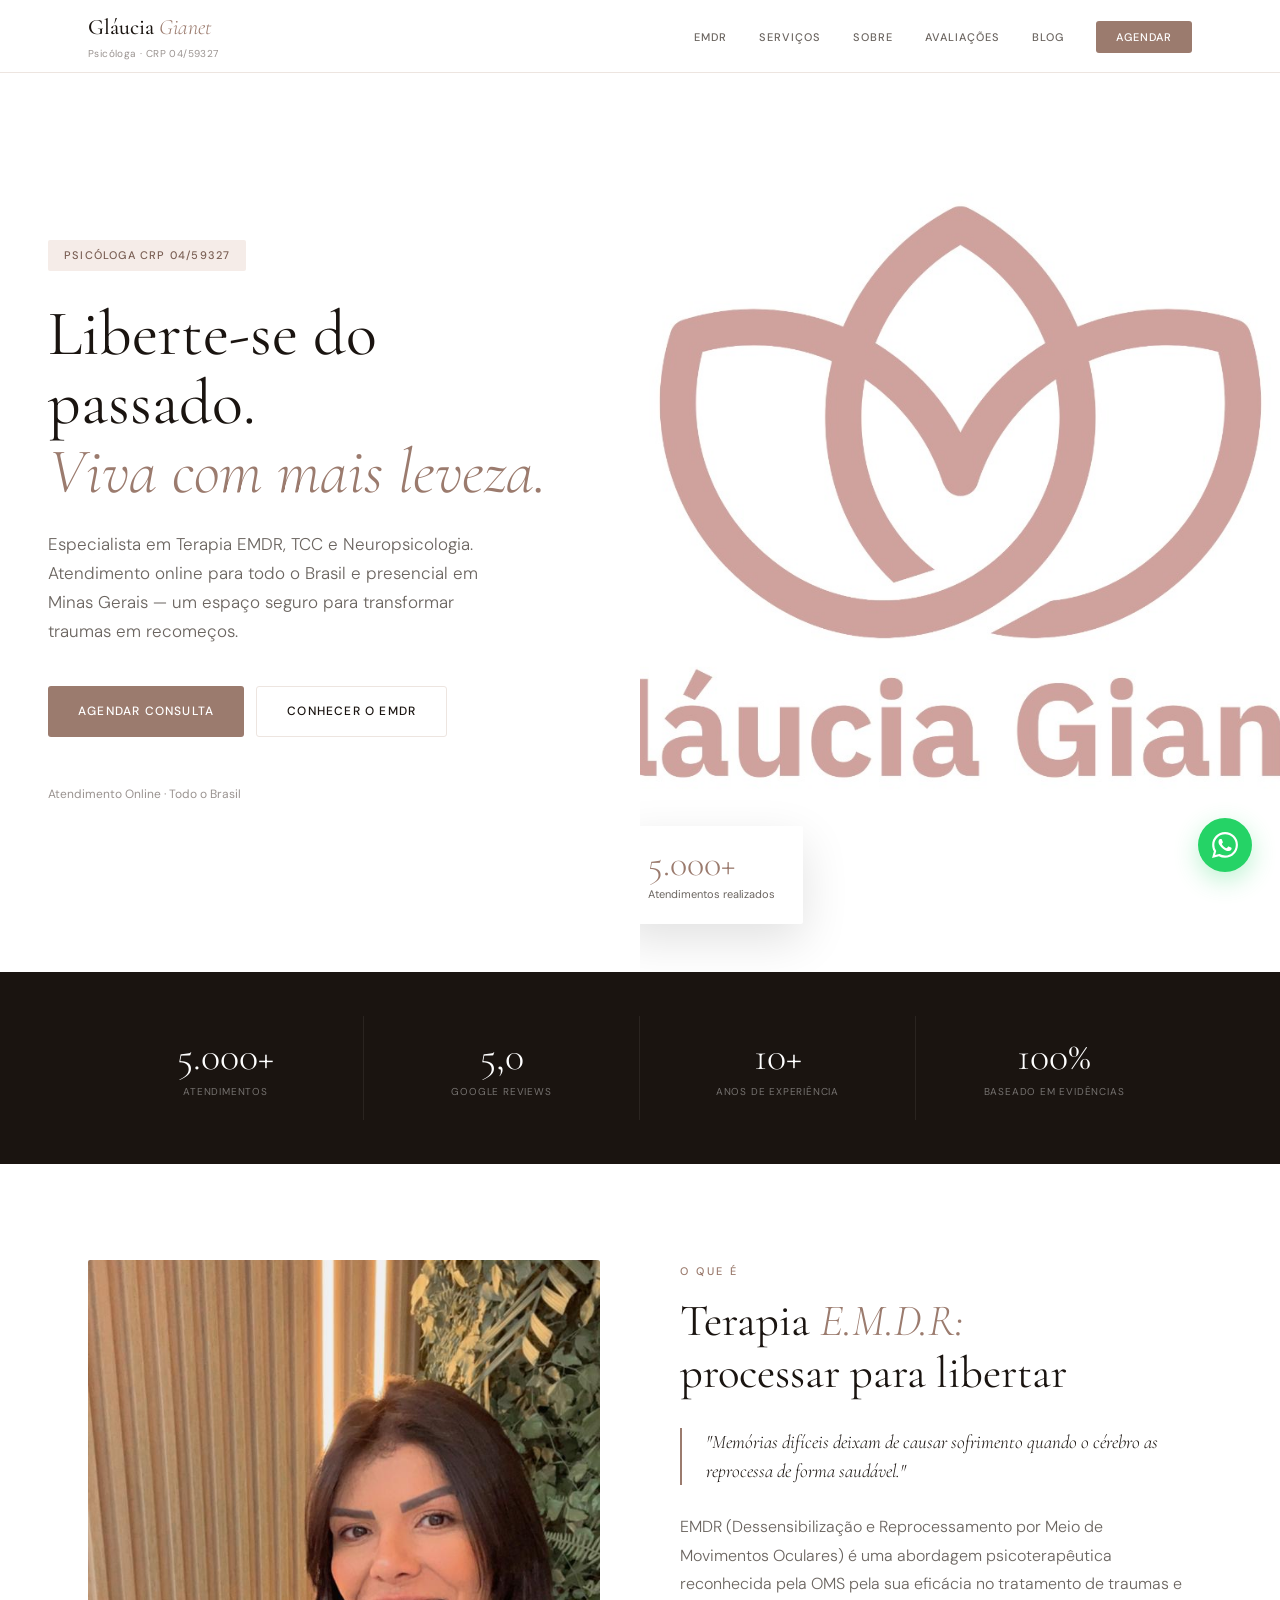
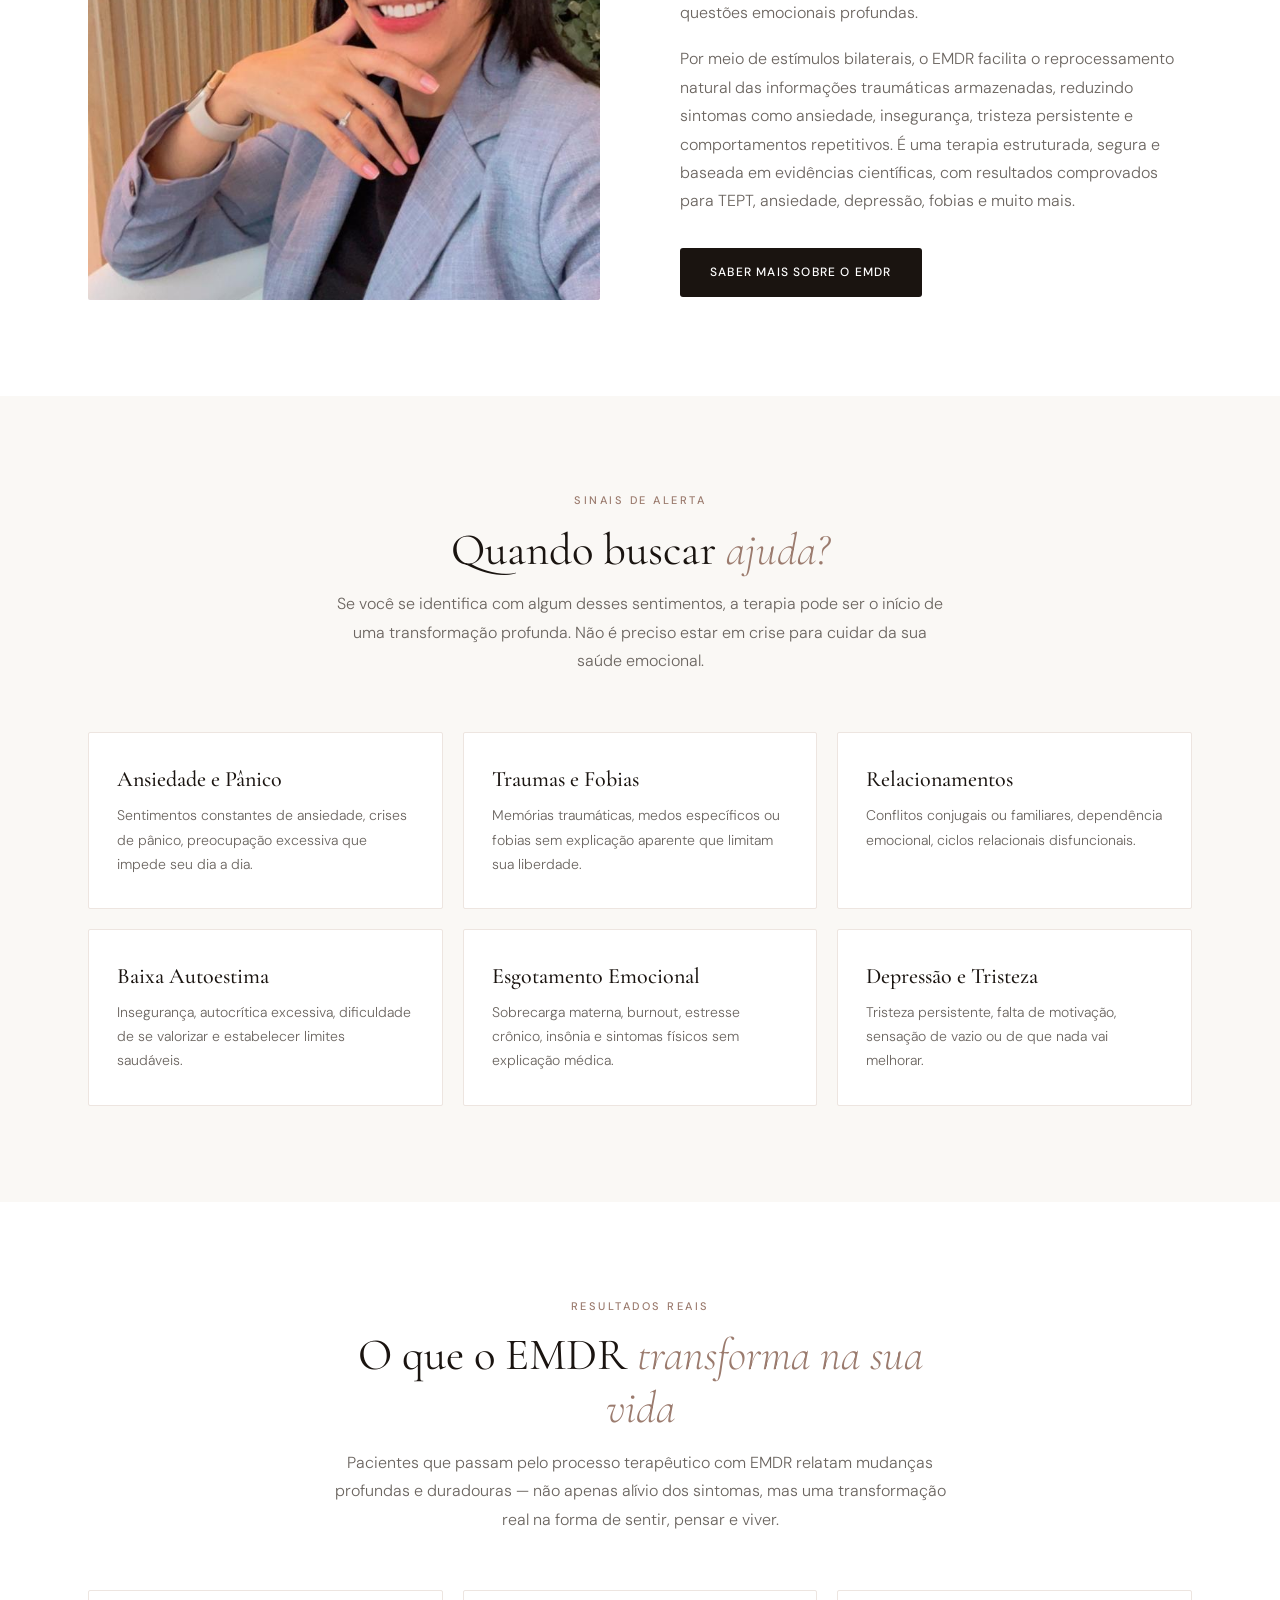
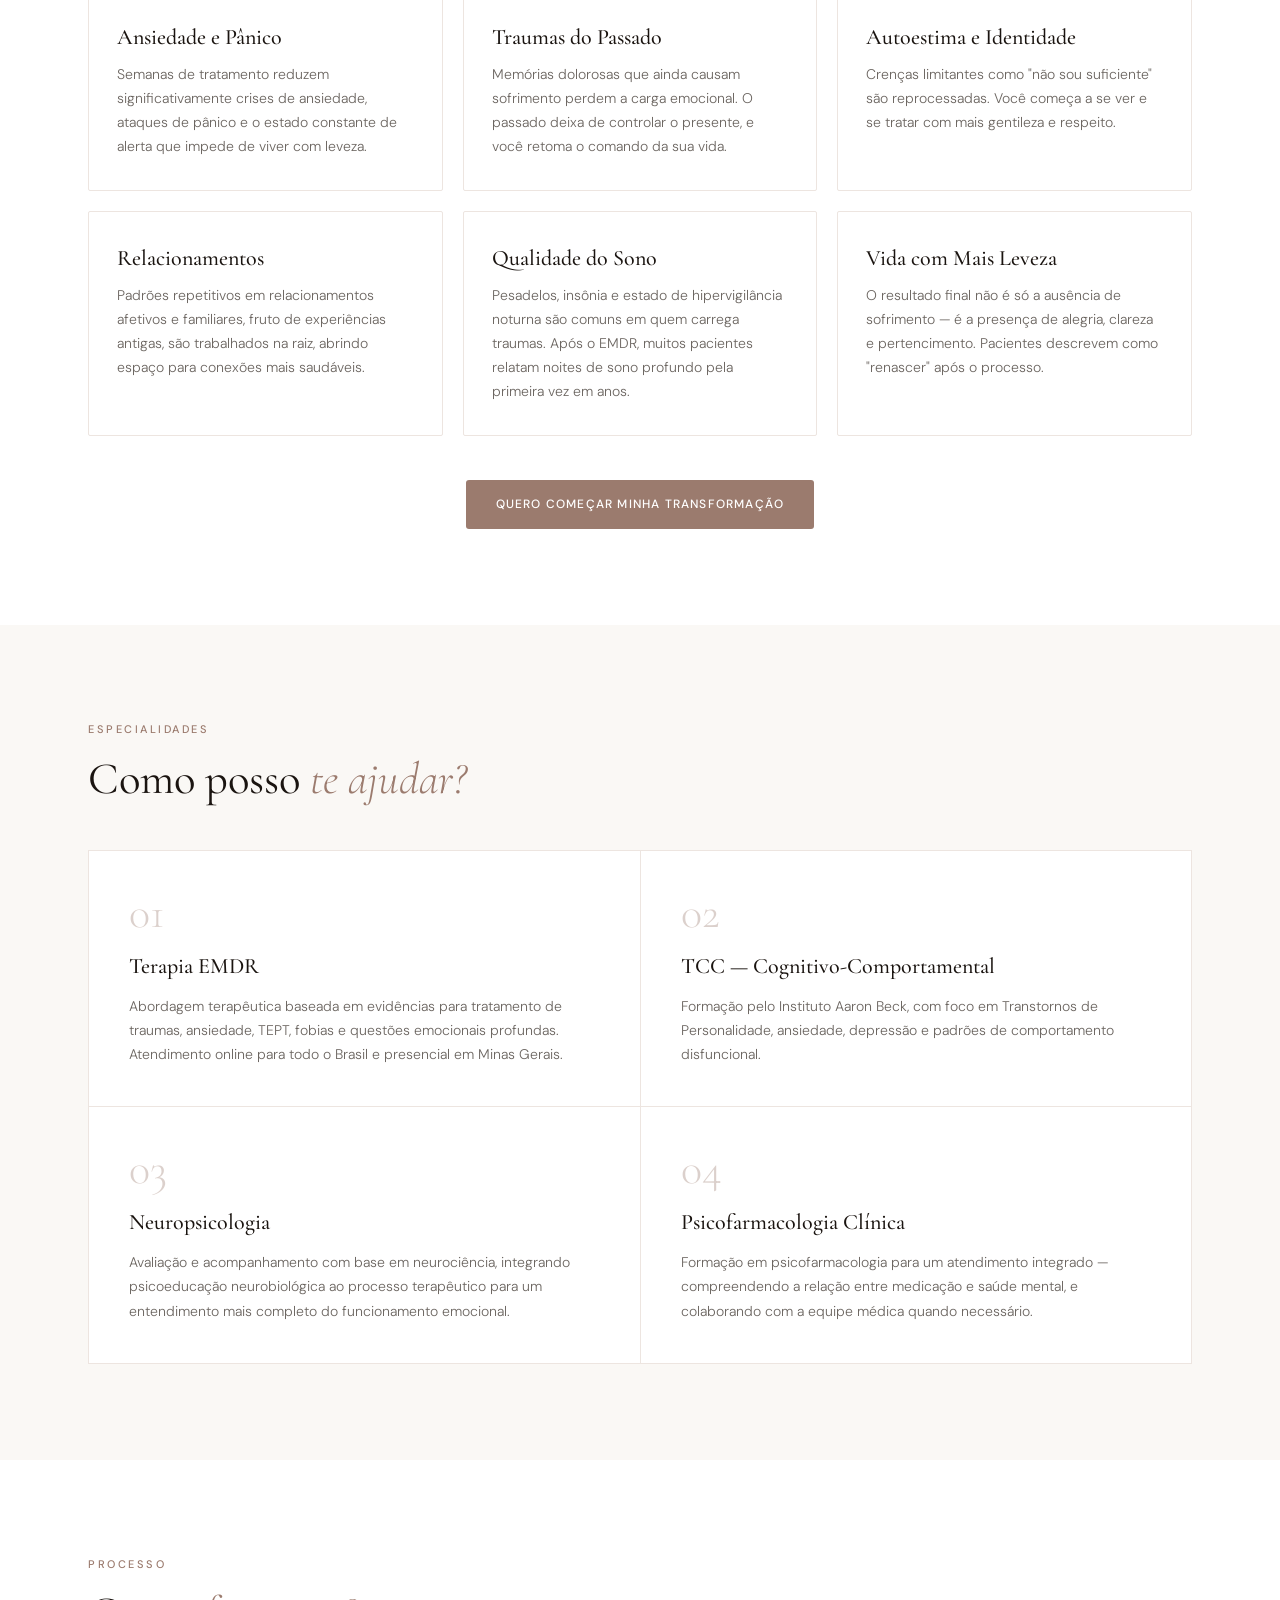
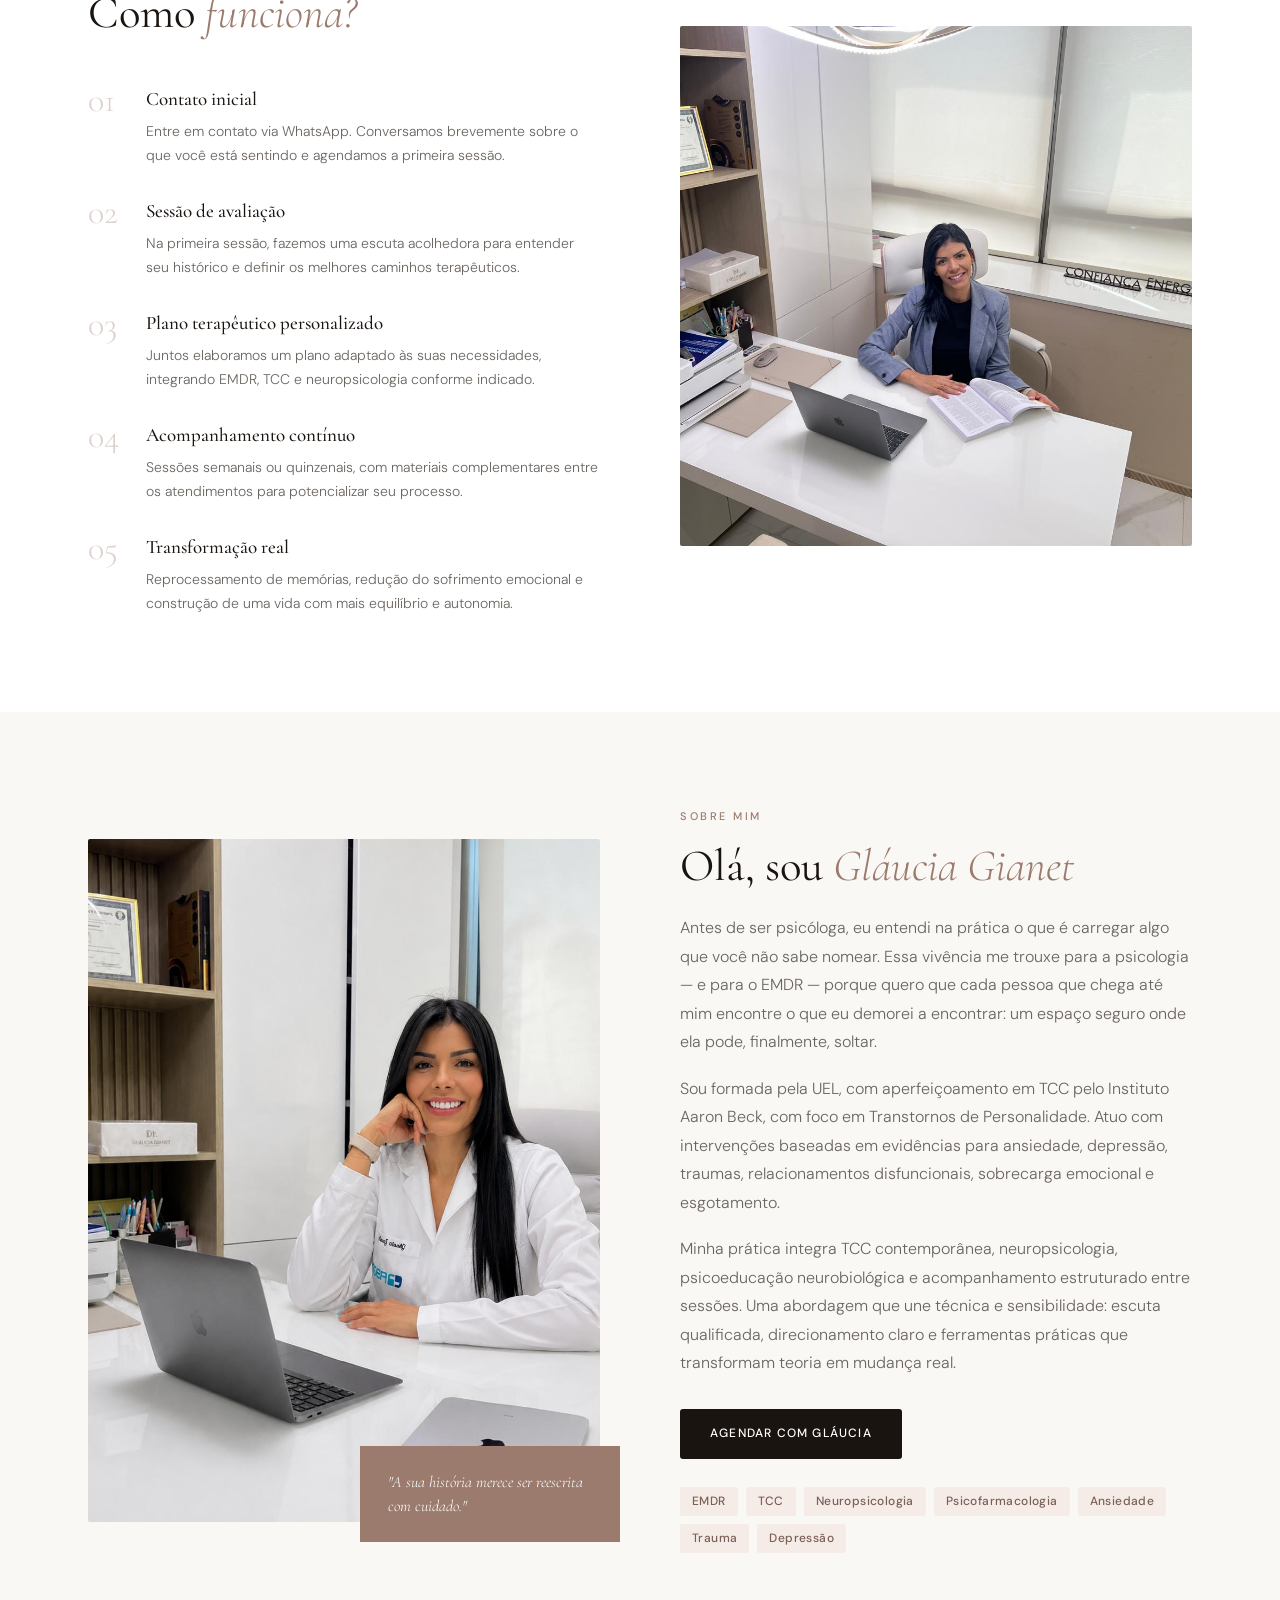
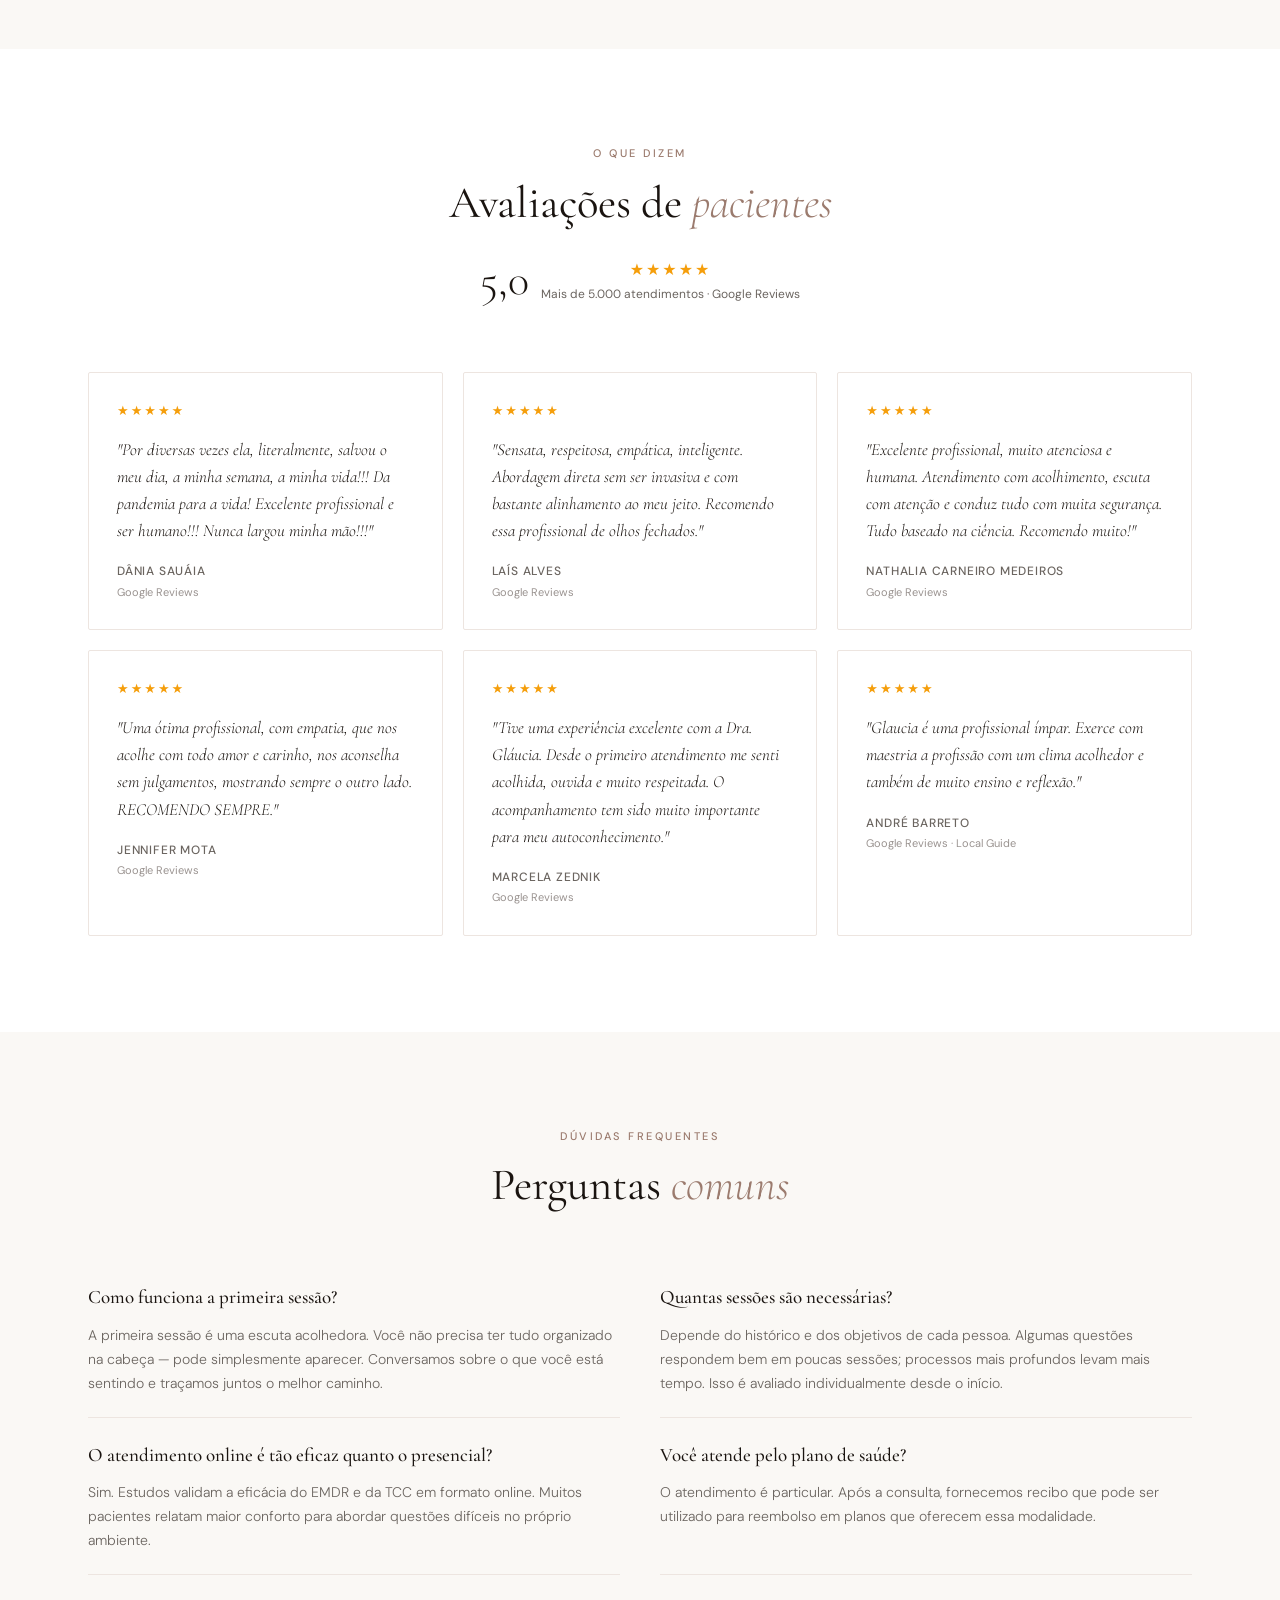
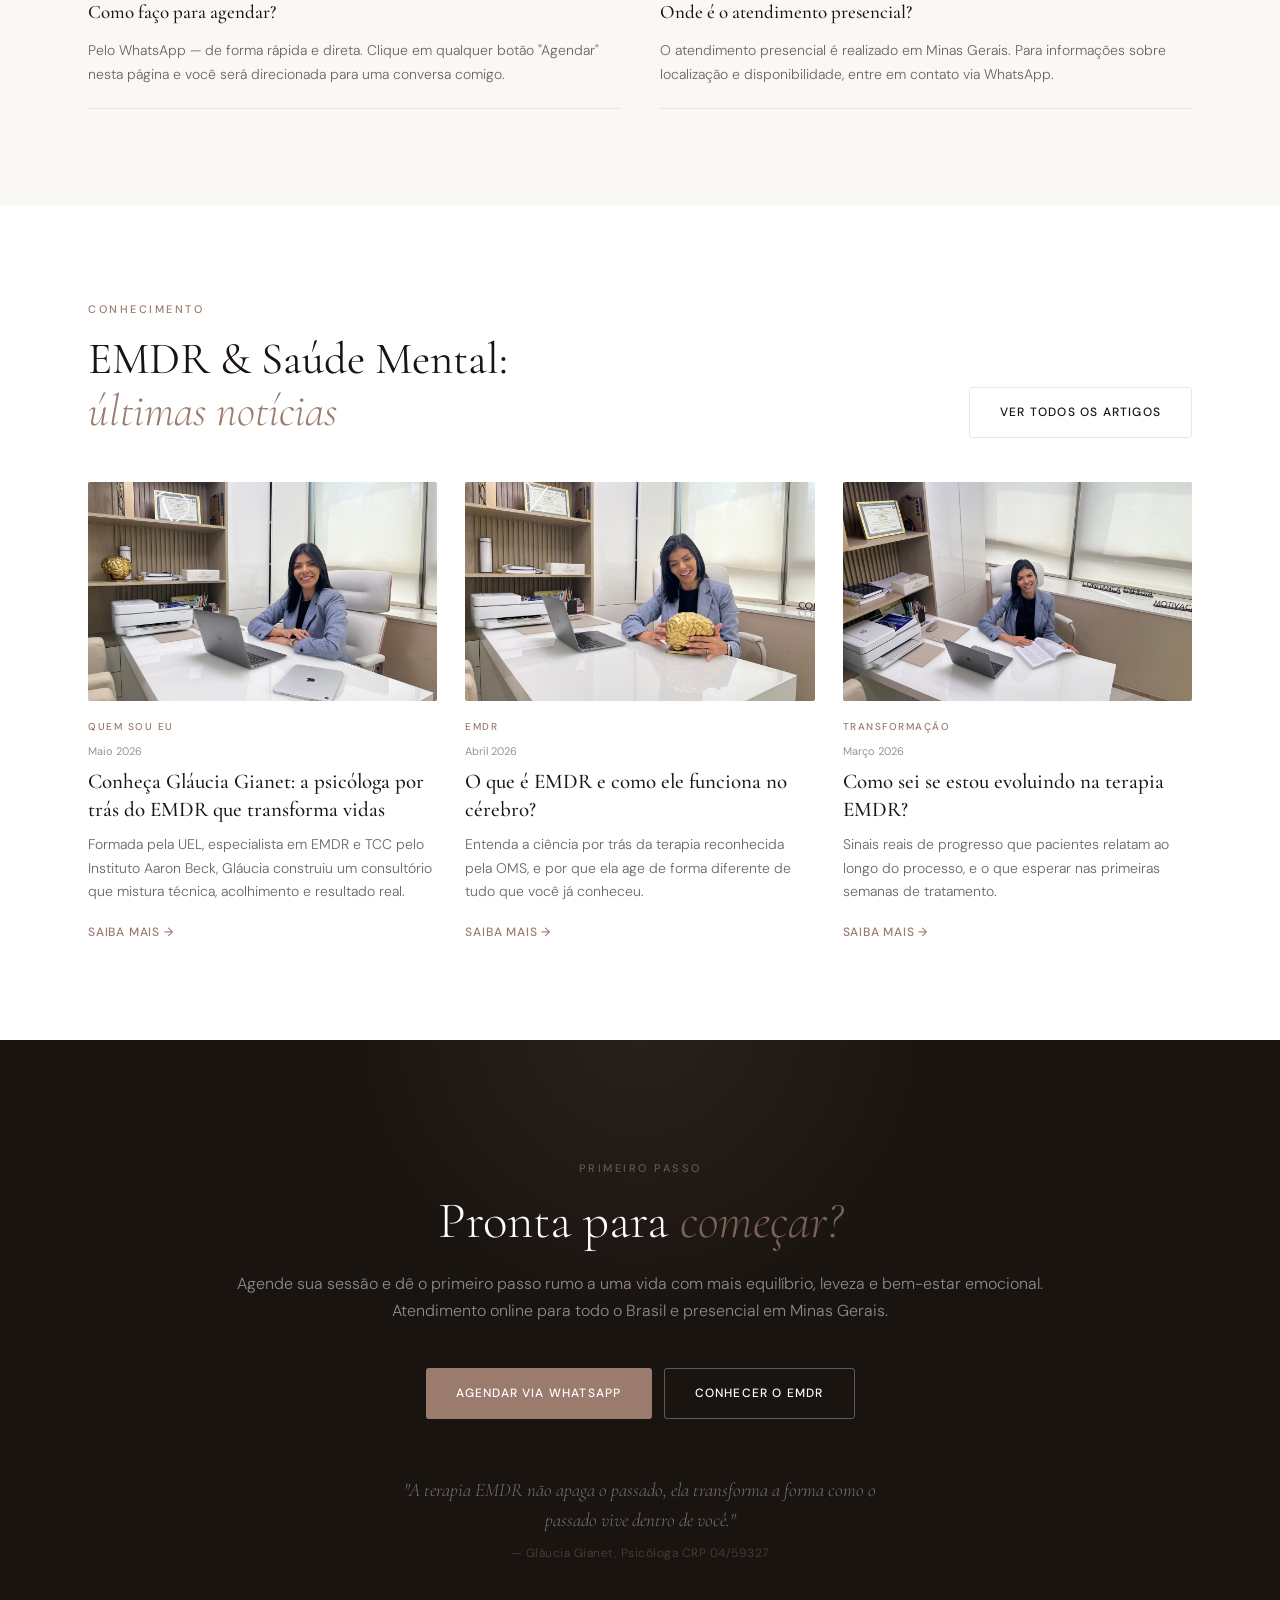
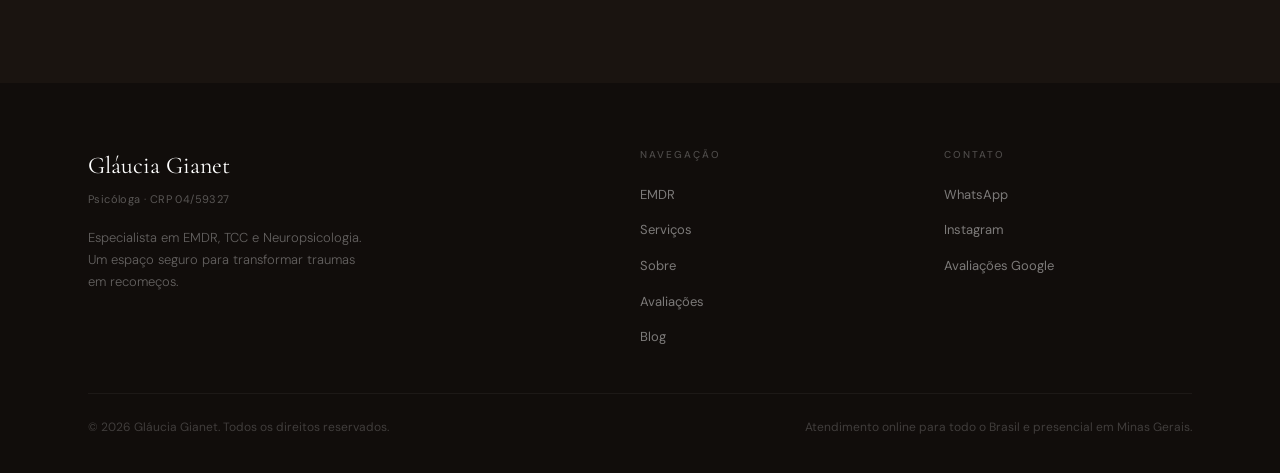
==== commit 5f819c91: "Update index.html" ====
--- a/index.html
+++ b/index.html
@@ -1,899 +1,549 @@
-﻿<!DOCTYPE html>
+<!DOCTYPE html>
 <html lang="pt-BR">
 <head>
-<!-- Google Tag Manager -->
-<script>(function(w,d,s,l,i){w[l]=w[l]||[];w[l].push({'gtm.start':
-new Date().getTime(),event:'gtm.js'});var f=d.getElementsByTagName(s)[0],
-j=d.createElement(s),dl=l!='dataLayer'?'&l='+l:'';j.async=true;j.src=
-'https://www.googletagmanager.com/gtm.js?id='+i+dl;f.parentNode.insertBefore(j,f);
-})(window,document,'script','dataLayer','GTM-W9J3V3PV');</script>
-<!-- End Google Tag Manager -->
-<meta charset="UTF-8" />
-<meta name="viewport" content="width=device-width, initial-scale=1.0" />
-<title>Gláucia Gianet | Psicóloga EMDR</title>
-<link href="https://fonts.googleapis.com/css2?family=Cormorant+Garamond:ital,wght@0,300;0,400;0,500;0,600;1,300;1,400&family=DM+Sans:wght@300;400;500&display=swap" rel="stylesheet" />
-<link rel="stylesheet" href="style.css">
-<!-- deploy-1779511579801 --></head>
+  <meta charset="UTF-8"/>
+  <meta name="viewport" content="width=device-width, initial-scale=1.0"/>
+  <meta name="description" content="Psicóloga Gláucia Gianet — Especialista em EMDR, TCC e Neuropsicologia. Atendimento online para todo o Brasil e presencial em Minas Gerais."/>
+  <title>Gláucia Gianet | Psicóloga EMDR</title>
+  <script>(function(w,d,s,l,i){w[l]=w[l]||[];w[l].push({'gtm.start':new Date().getTime(),event:'gtm.js'});var f=d.getElementsByTagName(s)[0],j=d.createElement(s),dl=l!='dataLayer'?'&l='+l:'';j.async=true;j.src='https://www.googletagmanager.com/gtm.js?id='+i+dl;f.parentNode.insertBefore(j,f);})(window,document,'script','dataLayer','GTM-W9J3V3PV');</script>
+  <link rel="preconnect" href="https://fonts.googleapis.com"/>
+  <link rel="preconnect" href="https://fonts.gstatic.com" crossorigin/>
+  <link href="https://fonts.googleapis.com/css2?family=Cormorant+Garamond:ital,wght@0,300;0,400;0,500;0,600;1,300;1,400&family=DM+Sans:wght@300;400;500&display=swap" rel="stylesheet"/>
+  <style>
+    *,*::before,*::after{box-sizing:border-box;margin:0;padding:0}
+    :root{color-scheme:light only;}
+    html,body{color-scheme:light only!important;background-color:#FFFFFF!important}
+    :root{
+      --bg:#FFFFFF;--bg-alt:#FAF8F5;--bg-dark:#1A1410;
+      --accent:#9B7B6E;--accent-lt:#F5ECE8;--accent-dk:#7A5F54;
+      --text:#1A1410;--text-muted:#6B6560;--text-light:#9A9390;
+      --border:#EDE5E0;--ff-d:'Cormorant Garamond',Georgia,serif;
+      --ff-b:'DM Sans',system-ui,sans-serif;--max:1200px;--spy:96px;
+    }
+    html{scroll-behavior:smooth}
+    body{font-family:var(--ff-b);color:var(--text)!important;background:#FFFFFF!important;line-height:1.6;-webkit-font-smoothing:antialiased}
+    img{display:block;max-width:100%}
+    a{text-decoration:none;color:inherit}
+
+    /* TYPOGRAPHY */
+    .eyebrow{font-size:11px;font-weight:500;text-transform:uppercase;letter-spacing:2.5px;color:var(--accent);display:block;margin-bottom:14px}
+    .sec-title{font-family:var(--ff-d);font-size:clamp(30px,3.5vw,46px);font-weight:400;line-height:1.18;color:var(--text)}
+    .sec-title em{font-style:italic;color:var(--accent);font-weight:300}
+    .body-t{font-size:16px;line-height:1.78;color:var(--text-muted);font-weight:300}
+
+    /* LAYOUT */
+    .wrap{max-width:var(--max);margin:0 auto;padding:0 48px}
+    .sec{padding:var(--spy) 0}
+    .sec--alt{background:var(--bg-alt)}
+    .sec--dark{background:var(--bg-dark)}
+
+    /* BUTTONS */
+    .btn{display:inline-flex;align-items:center;gap:8px;padding:15px 30px;font-family:var(--ff-b);font-size:12px;font-weight:500;letter-spacing:1.2px;text-transform:uppercase;transition:all .22s ease;cursor:pointer;border:none;border-radius:3px}
+    .btn--p{background:var(--accent);color:#fff}
+    .btn--p:hover{background:var(--accent-dk)}
+    .btn--d{background:var(--bg-dark);color:#fff}
+    .btn--d:hover{background:#2A2420}
+    .btn--g{background:transparent;color:var(--text);border:1.5px solid var(--border)}
+    .btn--g:hover{border-color:var(--accent);color:var(--accent)}
+    .btn--gw{background:transparent;color:#fff;border:1.5px solid rgba(255,255,255,.3)}
+    .btn--gw:hover{border-color:rgba(255,255,255,.8)}
+
+    /* NAV */
+    .nav{position:fixed;top:0;left:0;right:0;z-index:100;background:rgba(255,255,255,.97);backdrop-filter:blur(12px);border-bottom:1px solid var(--border);transition:box-shadow .3s}
+    .nav.sc{box-shadow:0 4px 24px rgba(0,0,0,.06)}
+    .nav-in{display:flex;align-items:center;justify-content:space-between;height:72px;max-width:var(--max);margin:0 auto;padding:0 48px}
+    .nav-logo{font-family:var(--ff-d);font-size:22px;font-weight:500}
+    .nav-logo em{font-style:italic;font-weight:300;color:var(--accent)}
+    .nav-crp{font-size:10px;color:var(--text-light);letter-spacing:.4px;margin-top:1px}
+    .nav-links{display:flex;align-items:center;gap:32px;list-style:none}
+    .nav-links a{font-size:11px;font-weight:500;letter-spacing:1px;text-transform:uppercase;color:var(--text-muted);transition:color .2s}
+    .nav-links a:hover{color:var(--accent)}
+    .nav-cta{background:var(--accent)!important;color:#fff!important;padding:9px 20px;border-radius:3px}
+    .nav-cta:hover{background:var(--accent-dk)!important}
+    .nav-tog{display:none;flex-direction:column;gap:5px;background:none;border:none;cursor:pointer;padding:4px}
+    .nav-tog span{display:block;width:24px;height:1.5px;background:var(--text);transition:all .3s}
+    .mob-menu{display:none;position:fixed;top:72px;left:0;right:0;background:#fff;border-bottom:1px solid var(--border);padding:24px 40px;z-index:99;flex-direction:column;gap:16px;box-shadow:0 16px 40px rgba(0,0,0,.08)}
+    .mob-menu.open{display:flex}
+    .mob-menu a{font-size:13px;font-weight:500;color:var(--text-muted);text-transform:uppercase;letter-spacing:1px;padding:10px 0;border-bottom:1px solid var(--border)}
+
+    /* HERO */
+    .hero{min-height:100vh;display:grid;grid-template-columns:1fr 1fr;align-items:center;padding-top:72px}
+    .hero-cnt{padding:80px 56px 80px 48px}
+    .hero-badge{display:inline-flex;align-items:center;background:var(--accent-lt);color:var(--accent-dk);font-size:11px;font-weight:500;letter-spacing:1.2px;text-transform:uppercase;padding:7px 16px;border-radius:2px;margin-bottom:28px}
+    .hero-h{font-family:var(--ff-d);font-size:clamp(42px,5vw,72px);font-weight:400;line-height:1.08;color:var(--text);margin-bottom:24px}
+    .hero-h em{font-style:italic;font-weight:300;color:var(--accent)}
+    .hero-p{font-size:17px;line-height:1.7;color:var(--text-muted);font-weight:300;margin-bottom:40px;max-width:460px}
+    .hero-ctas{display:flex;gap:12px;flex-wrap:wrap}
+    .hero-tag{margin-top:48px;font-size:12px;color:var(--text-light)}
+    .hero-img{position:relative;height:100%;min-height:100vh;overflow:hidden}
+    .hero-img img{width:100%;height:100%;object-fit:cover;object-position:center top}
+    .hero-badge-card{position:absolute;bottom:48px;left:-20px;background:#fff;padding:20px 28px;box-shadow:0 16px 48px rgba(0,0,0,.12);border-radius:2px}
+    .badge-n{font-family:var(--ff-d);font-size:36px;font-weight:300;color:var(--accent);line-height:1}
+    .badge-l{font-size:11px;color:var(--text-muted);margin-top:4px}
+
+    /* STATS */
+    .stats{background:var(--bg-dark);padding:44px 0}
+    .stats-g{display:grid;grid-template-columns:repeat(4,1fr)}
+    .stat{text-align:center;padding:20px 24px;border-right:1px solid rgba(255,255,255,.07)}
+    .stat:last-child{border-right:none}
+    .stat-n{font-family:var(--ff-d);font-size:40px;font-weight:300;color:#fff;line-height:1}
+    .stat-l{font-size:10px;color:rgba(255,255,255,.4);margin-top:8px;letter-spacing:.8px;text-transform:uppercase}
+
+    /* EMDR */
+    .emdr-g{display:grid;grid-template-columns:1fr 1fr;gap:80px;align-items:center}
+    .emdr-img{border-radius:2px;overflow:hidden;aspect-ratio:4/5}
+    .emdr-img img{width:100%;height:100%;object-fit:cover}
+    .emdr-q{border-left:2px solid var(--accent);padding-left:24px;margin:28px 0;font-family:var(--ff-d);font-size:19px;font-style:italic;font-weight:300;line-height:1.5;color:var(--text)}
+
+    /* CARDS */
+    .cards-hd{text-align:center;max-width:620px;margin:0 auto 56px}
+    .cards-g{display:grid;grid-template-columns:repeat(3,1fr);gap:20px}
+    .card{background:#fff;padding:32px 28px;border:1px solid var(--border);border-radius:2px;transition:box-shadow .25s,transform .25s}
+    .card:hover{box-shadow:0 12px 40px rgba(0,0,0,.07);transform:translateY(-3px)}
+    .card-t{font-family:var(--ff-d);font-size:22px;font-weight:500;color:var(--text);margin-bottom:10px;line-height:1.3}
+    .card-p{font-size:14px;line-height:1.72;color:var(--text-muted);font-weight:300}
+
+    /* SPECIALTY */
+    .spec-g{display:grid;grid-template-columns:1fr 1fr;gap:1px;background:var(--border);border:1px solid var(--border)}
+    .spec-i{background:#fff;padding:40px;transition:background .2s}
+    .spec-i:hover{background:var(--accent-lt)}
+    .spec-n{font-family:var(--ff-d);font-size:44px;font-weight:300;color:var(--accent);opacity:.35;line-height:1;margin-bottom:14px}
+    .spec-t{font-family:var(--ff-d);font-size:22px;font-weight:500;color:var(--text);margin-bottom:10px}
+    .spec-p{font-size:14px;line-height:1.72;color:var(--text-muted);font-weight:300}
+
+    /* PROCESS */
+    .proc-g{display:grid;grid-template-columns:1fr 1fr;gap:80px;align-items:center}
+    .proc-img{border-radius:2px;overflow:hidden}
+    .proc-img img{width:100%;height:520px;object-fit:cover}
+    .proc-steps{display:flex;flex-direction:column;gap:28px}
+    .proc-step{display:flex;gap:20px}
+    .proc-num{font-family:var(--ff-d);font-size:34px;font-weight:300;color:var(--accent);opacity:.35;line-height:1;flex-shrink:0;width:38px}
+    .proc-st{font-family:var(--ff-d);font-size:19px;font-weight:500;color:var(--text);margin-bottom:6px}
+    .proc-sp{font-size:14px;line-height:1.7;color:var(--text-muted);font-weight:300}
+
+    /* ABOUT */
+    .about-g{display:grid;grid-template-columns:1fr 1fr;gap:80px;align-items:center}
+    .about-img{position:relative}
+    .about-img img{width:100%;aspect-ratio:3/4;object-fit:cover;border-radius:2px}
+    .about-quote{position:absolute;bottom:-20px;right:-20px;background:var(--accent);color:#fff;padding:24px 28px;max-width:260px;font-family:var(--ff-d);font-size:16px;font-style:italic;font-weight:300;line-height:1.5}
+    .about-tags{display:flex;flex-wrap:wrap;gap:8px;margin-top:28px}
+    .about-tag{background:var(--accent-lt);color:var(--accent-dk);padding:5px 12px;border-radius:2px;font-size:12px;font-weight:500;letter-spacing:.4px}
+
+    /* TESTIMONIALS */
+    .test-hd{text-align:center;margin-bottom:56px}
+    .rating-row{display:inline-flex;align-items:center;gap:12px;margin-top:16px}
+    .rating-n{font-family:var(--ff-d);font-size:44px;font-weight:300;color:var(--text)}
+    .stars{color:#F59E0B;font-size:16px;letter-spacing:2px}
+    .rating-l{font-size:12px;color:var(--text-muted);margin-top:2px}
+    .test-g{display:grid;grid-template-columns:repeat(3,1fr);gap:20px}
+    .test-c{background:#fff;border:1px solid var(--border);padding:28px;border-radius:2px}
+    .test-stars{color:#F59E0B;font-size:13px;letter-spacing:2px;margin-bottom:14px}
+    .test-txt{font-family:var(--ff-d);font-size:17px;font-style:italic;font-weight:300;line-height:1.6;color:var(--text);margin-bottom:18px}
+    .test-name{font-size:12px;font-weight:500;color:var(--text-muted);text-transform:uppercase;letter-spacing:.8px}
+    .test-src{font-size:11px;color:var(--text-light);margin-top:2px}
+
+    /* FAQ */
+    .faq-g{display:grid;grid-template-columns:1fr 1fr;gap:0 40px;margin-top:48px}
+    .faq-i{border-bottom:1px solid var(--border);padding:22px 0}
+    .faq-q{font-family:var(--ff-d);font-size:19px;font-weight:500;color:var(--text);margin-bottom:10px}
+    .faq-a{font-size:14px;line-height:1.72;color:var(--text-muted);font-weight:300}
+
+    /* BLOG */
+    .blog-hd{display:flex;align-items:flex-end;justify-content:space-between;margin-bottom:44px}
+    .blog-g{display:grid;grid-template-columns:repeat(3,1fr);gap:28px}
+    .blog-c{cursor:pointer}
+    .blog-ci{aspect-ratio:16/10;overflow:hidden;border-radius:2px;margin-bottom:18px}
+    .blog-ci img{width:100%;height:100%;object-fit:cover;transition:transform .4s}
+    .blog-c:hover .blog-ci img{transform:scale(1.04)}
+    .blog-tag{font-size:10px;font-weight:500;text-transform:uppercase;letter-spacing:1.5px;color:var(--accent);margin-bottom:8px;display:block}
+    .blog-date{font-size:11px;color:var(--text-light);margin-bottom:8px}
+    .blog-t{font-family:var(--ff-d);font-size:21px;font-weight:500;color:var(--text);line-height:1.3;margin-bottom:10px}
+    .blog-ex{font-size:14px;line-height:1.7;color:var(--text-muted);font-weight:300;margin-bottom:14px}
+    .blog-lk{font-size:12px;font-weight:500;text-transform:uppercase;letter-spacing:.8px;color:var(--accent)}
+
+    /* CTA FINAL */
+    .cta-sec{text-align:center;padding:120px 40px;background:var(--bg-dark);position:relative;overflow:hidden}
+    .cta-sec::before{content:'';position:absolute;top:-50%;left:50%;transform:translateX(-50%);width:600px;height:600px;background:radial-gradient(circle,rgba(155,123,110,.12) 0%,transparent 70%);pointer-events:none}
+    .cta-t{font-family:var(--ff-d);font-size:clamp(34px,4vw,56px);font-weight:300;color:#fff;line-height:1.18;margin-bottom:18px}
+    .cta-t em{font-style:italic;color:rgba(155,123,110,.75)}
+    .cta-p{font-size:16px;color:rgba(255,255,255,.5);margin-bottom:44px;font-weight:300;line-height:1.7}
+    .cta-btns{display:flex;gap:12px;justify-content:center;flex-wrap:wrap}
+    .cta-quote{margin-top:56px;font-family:var(--ff-d);font-size:19px;font-style:italic;font-weight:300;color:rgba(255,255,255,.4);max-width:520px;margin-left:auto;margin-right:auto;line-height:1.55}
+    .cta-attr{font-size:12px;font-style:normal;font-family:var(--ff-b);letter-spacing:.5px;color:rgba(255,255,255,.2);margin-top:10px;display:block}
+
+    /* FOOTER */
+    .footer{background:#110D0B;padding:64px 0 36px}
+    .footer-in{display:grid;grid-template-columns:2fr 1fr 1fr;gap:56px;margin-bottom:44px}
+    .foot-name{font-family:var(--ff-d);font-size:24px;font-weight:400;color:#fff;margin-bottom:6px}
+    .foot-crp{font-size:11px;color:rgba(255,255,255,.3);letter-spacing:.4px;margin-bottom:18px}
+    .foot-desc{font-size:13px;line-height:1.7;color:rgba(255,255,255,.35);font-weight:300;max-width:280px}
+    .foot-col-t{font-size:10px;font-weight:500;text-transform:uppercase;letter-spacing:2px;color:rgba(255,255,255,.25);margin-bottom:18px}
+    .foot-links{list-style:none;display:flex;flex-direction:column;gap:10px}
+    .foot-links a{font-size:13px;color:rgba(255,255,255,.45);transition:color .2s}
+    .foot-links a:hover{color:rgba(255,255,255,.9)}
+    .foot-bottom{border-top:1px solid rgba(255,255,255,.05);padding-top:24px;display:flex;justify-content:space-between;align-items:center}
+    .foot-copy{font-size:12px;color:rgba(255,255,255,.2)}
+
+    /* WPP FLOAT */
+    .wpp-f{position:fixed;bottom:28px;right:28px;z-index:90;width:54px;height:54px;border-radius:50%;background:#25D366;display:flex;align-items:center;justify-content:center;box-shadow:0 8px 24px rgba(37,211,102,.3);transition:transform .2s}
+    .wpp-f:hover{transform:scale(1.1)}
+    .wpp-f svg{width:26px;height:26px;fill:#fff}
+
+    /* RESPONSIVE */
+    @media(max-width:1024px){
+      .hero{grid-template-columns:1fr;min-height:auto}
+      .hero-cnt{padding:72px 40px 40px}
+      .hero-img{min-height:55vh}
+      .hero-badge-card{left:16px;bottom:16px}
+      .emdr-g,.proc-g,.about-g{grid-template-columns:1fr;gap:44px}
+      .cards-g{grid-template-columns:repeat(2,1fr)}
+      .test-g{grid-template-columns:repeat(2,1fr)}
+      .stats-g{grid-template-columns:repeat(2,1fr)}
+      .blog-g{grid-template-columns:repeat(2,1fr)}
+      .footer-in{grid-template-columns:1fr 1fr}
+      .spec-g{grid-template-columns:1fr}
+      .faq-g{grid-template-columns:1fr}
+    }
+    @media(max-width:768px){
+      :root{--spy:60px}
+      .wrap{padding:0 24px}
+      .nav-links{display:none}
+      .nav-tog{display:flex}
+      .nav-in{padding:0 24px}
+      .hero-cnt{padding:60px 24px 36px}
+      .hero-ctas{flex-direction:column}
+      .cards-g{grid-template-columns:1fr}
+      .test-g{grid-template-columns:1fr}
+      .blog-g{grid-template-columns:1fr}
+      .footer-in{grid-template-columns:1fr;gap:36px}
+      .foot-bottom{flex-direction:column;gap:8px;text-align:center}
+      .about-quote{position:static;margin-top:20px}
+      .blog-hd{flex-direction:column;align-items:flex-start;gap:16px}
+      .mob-menu{padding:24px}
+    }
+  </style>
+</head>
 <body>
-<!-- Google Tag Manager (noscript) -->
-<noscript><iframe src="https://www.googletagmanager.com/ns.html?id=GTM-W9J3V3PV"
-height="0" width="0" style="display:none;visibility:hidden"></iframe></noscript>
-<!-- End Google Tag Manager (noscript) -->
+<noscript><iframe src="https://www.googletagmanager.com/ns.html?id=GTM-W9J3V3PV" height="0" width="0" style="display:none;visibility:hidden"></iframe></noscript>
 
 <!-- NAV -->
-<nav id="nav">
-  <div class="nav-logo">
-    <img src="img/img-1.jpg" alt="Gláucia Gianet" style="height:44px;width:auto;object-fit:contain;mix-blend-mode:multiply" />
-  </div>
-
-  <ul class="nav-links">
-    <li><a href="#emdr">EMDR</a></li>
-    <li><a href="#servicos">Serviços</a></li>
-    <li><a href="#como-funciona">Como Funciona</a></li>
-    <li><a href="#sobre">Sobre mim</a></li>
-    <li><a href="#avaliacoes">Avaliações</a></li>
-    <li><a href="#blog">Blog</a></li>
-    <li><a href="https://wa.me/5531997834890?text=Oi!%20Quero%20saber%20mais%20sobre%20a%20terapia%20online.%20Pode%20me%20contar%20como%20funciona%3F" class="nav-cta">Agendar</a></li>
-  </ul>
+<nav class="nav" id="nav">
+  <div class="nav-in">
+    <div>
+      <a href="#" class="nav-logo">Gláucia <em>Gianet</em></a>
+      <p class="nav-crp">Psicóloga · CRP 04/59327</p>
+    </div>
+    <ul class="nav-links">
+      <li><a href="#emdr">EMDR</a></li>
+      <li><a href="#servicos">Serviços</a></li>
+      <li><a href="#sobre">Sobre</a></li>
+      <li><a href="#avaliacoes">Avaliações</a></li>
+      <li><a href="#blog">Blog</a></li>
+      <li><a href="https://wa.me/5531997834890?text=Olá%2C%20Gláucia.%20Vi%20seu%20site%20e%20gostaria%20de%20saber%20mais%20sobre%20o%20atendimento." target="_blank" class="nav-cta">Agendar</a></li>
+    </ul>
+    <button class="nav-tog" id="ntog" aria-label="Menu"><span></span><span></span><span></span></button>
+  </div>
 </nav>
+<div class="mob-menu" id="mmenu">
+  <a href="#emdr" onclick="cm()">EMDR</a>
+  <a href="#servicos" onclick="cm()">Serviços</a>
+  <a href="#sobre" onclick="cm()">Sobre</a>
+  <a href="#avaliacoes" onclick="cm()">Avaliações</a>
+  <a href="#blog" onclick="cm()">Blog</a>
+  <a href="https://wa.me/5531997834890?text=Olá%2C%20Gláucia.%20Vi%20seu%20site%20e%20gostaria%20de%20saber%20mais%20sobre%20o%20atendimento." target="_blank">→ Agendar consulta</a>
+</div>
 
 <!-- HERO -->
-<section class="hero" style="padding:0">
-  <div class="hero-left">
-    <span class="hero-eyebrow">Psicóloga CRP 59327</span>
-    <h1 class="hero-title">
-      Liberte-se do passado.<br>
-      <em>Viva com mais leveza.</em>
-    </h1>
-    <p class="hero-subtitle">
-      Especialista em Terapia EMDR, TCC e Neuropsicologia. Atendimento online para todo o Brasil e presencial, um espaço seguro para transformar traumas em recomeços.
-    </p>
-    <div class="hero-actions">
-      <a href="https://wa.me/5531997834890?text=Oi%2C%20Gl%C3%A1ucia!%20Vi%20seu%20site%20e%20fiquei%20curiosa%20sobre%20a%20terapia.%20Posso%20tirar%20algumas%20d%C3%BAvidas%3F" class="btn-primary">
-        <svg width="18" height="18" viewBox="0 0 24 24" fill="currentColor"><path d="M17.472 14.382c-.297-.149-1.758-.867-2.03-.967-.273-.099-.471-.148-.67.15-.197.297-.767.966-.94 1.164-.173.199-.347.223-.644.075-.297-.15-1.255-.463-2.39-1.475-.883-.788-1.48-1.761-1.653-2.059-.173-.297-.018-.458.13-.606.134-.133.298-.347.446-.52.149-.174.198-.298.298-.497.099-.198.05-.371-.025-.52-.075-.149-.669-1.612-.916-2.207-.242-.579-.487-.5-.669-.51-.173-.008-.371-.01-.57-.01-.198 0-.52.074-.792.372-.272.297-1.04 1.016-1.04 2.479 0 1.462 1.065 2.875 1.213 3.074.149.198 2.096 3.2 5.077 4.487.709.306 1.262.489 1.694.625.712.227 1.36.195 1.871.118.571-.085 1.758-.719 2.006-1.413.248-.694.248-1.289.173-1.413-.074-.124-.272-.198-.57-.347m-5.421 7.403h-.004a9.87 9.87 0 01-5.031-1.378l-.361-.214-3.741.982.998-3.648-.235-.374a9.86 9.86 0 01-1.51-5.26c.001-5.45 4.436-9.884 9.888-9.884 2.64 0 5.122 1.03 6.988 2.898a9.825 9.825 0 012.893 6.994c-.003 5.45-4.437 9.884-9.885 9.884m8.413-18.297A11.815 11.815 0 0012.05 0C5.495 0 .16 5.335.157 11.892c0 2.096.547 4.142 1.588 5.945L.057 24l6.305-1.654a11.882 11.882 0 005.683 1.448h.005c6.554 0 11.89-5.335 11.893-11.893a11.821 11.821 0 00-3.48-8.413Z"/></svg>
-        Agendar Consulta
+<section class="hero" id="hero">
+  <div class="hero-cnt">
+    <div class="hero-badge">Psicóloga CRP 04/59327</div>
+    <h1 class="hero-h">Liberte-se do passado.<br><em>Viva com mais leveza.</em></h1>
+    <p class="hero-p">Especialista em Terapia EMDR, TCC e Neuropsicologia. Atendimento online para todo o Brasil e presencial em Minas Gerais — um espaço seguro para transformar traumas em recomeços.</p>
+    <div class="hero-ctas">
+      <a href="https://wa.me/5531997834890?text=Olá%2C%20Gláucia.%20Vi%20seu%20site%20e%20gostaria%20de%20agendar%20uma%20consulta." target="_blank" class="btn btn--p">Agendar Consulta</a>
+      <a href="#emdr" class="btn btn--g">Conhecer o EMDR</a>
+    </div>
+    <p class="hero-tag">Atendimento Online · Todo o Brasil</p>
+  </div>
+  <div class="hero-img">
+    <img src="/img/img-1.jpg" alt="Psicóloga Gláucia Gianet"/>
+    <div class="hero-badge-card">
+      <div class="badge-n">5.000+</div>
+      <div class="badge-l">Atendimentos realizados</div>
+    </div>
+  </div>
+</section>
+
+<!-- STATS -->
+<div class="stats">
+  <div class="wrap">
+    <div class="stats-g">
+      <div class="stat"><div class="stat-n">5.000+</div><div class="stat-l">Atendimentos</div></div>
+      <div class="stat"><div class="stat-n">5,0</div><div class="stat-l">Google Reviews</div></div>
+      <div class="stat"><div class="stat-n">10+</div><div class="stat-l">Anos de experiência</div></div>
+      <div class="stat"><div class="stat-n">100%</div><div class="stat-l">Baseado em evidências</div></div>
+    </div>
+  </div>
+</div>
+
+<!-- EMDR -->
+<section class="sec" id="emdr">
+  <div class="wrap">
+    <div class="emdr-g">
+      <div class="emdr-img"><img src="/img/img-3.jpg" alt="Gláucia Gianet em atendimento"/></div>
+      <div>
+        <span class="eyebrow">O que é</span>
+        <h2 class="sec-title">Terapia <em>E.M.D.R:</em><br>processar para libertar</h2>
+        <div class="emdr-q">"Memórias difíceis deixam de causar sofrimento quando o cérebro as reprocessa de forma saudável."</div>
+        <p class="body-t" style="margin-bottom:18px">EMDR (Dessensibilização e Reprocessamento por Meio de Movimentos Oculares) é uma abordagem psicoterapêutica reconhecida pela OMS pela sua eficácia no tratamento de traumas e questões emocionais profundas.</p>
+        <p class="body-t" style="margin-bottom:32px">Por meio de estímulos bilaterais, o EMDR facilita o reprocessamento natural das informações traumáticas armazenadas, reduzindo sintomas como ansiedade, insegurança, tristeza persistente e comportamentos repetitivos. É uma terapia estruturada, segura e baseada em evidências científicas, com resultados comprovados para TEPT, ansiedade, depressão, fobias e muito mais.</p>
+        <a href="https://wa.me/5531997834890?text=Olá%2C%20Gláucia.%20Vi%20sobre%20o%20EMDR%20e%20gostaria%20de%20entender%20melhor." target="_blank" class="btn btn--d">Saber mais sobre o EMDR</a>
+      </div>
+    </div>
+  </div>
+</section>
+
+<!-- SINAIS -->
+<section class="sec sec--alt" id="sinais">
+  <div class="wrap">
+    <div class="cards-hd">
+      <span class="eyebrow">Sinais de alerta</span>
+      <h2 class="sec-title">Quando buscar <em>ajuda?</em></h2>
+      <p class="body-t" style="margin-top:14px">Se você se identifica com algum desses sentimentos, a terapia pode ser o início de uma transformação profunda. Não é preciso estar em crise para cuidar da sua saúde emocional.</p>
+    </div>
+    <div class="cards-g">
+      <div class="card"><h3 class="card-t">Ansiedade e Pânico</h3><p class="card-p">Sentimentos constantes de ansiedade, crises de pânico, preocupação excessiva que impede seu dia a dia.</p></div>
+      <div class="card"><h3 class="card-t">Traumas e Fobias</h3><p class="card-p">Memórias traumáticas, medos específicos ou fobias sem explicação aparente que limitam sua liberdade.</p></div>
+      <div class="card"><h3 class="card-t">Relacionamentos</h3><p class="card-p">Conflitos conjugais ou familiares, dependência emocional, ciclos relacionais disfuncionais.</p></div>
+      <div class="card"><h3 class="card-t">Baixa Autoestima</h3><p class="card-p">Insegurança, autocrítica excessiva, dificuldade de se valorizar e estabelecer limites saudáveis.</p></div>
+      <div class="card"><h3 class="card-t">Esgotamento Emocional</h3><p class="card-p">Sobrecarga materna, burnout, estresse crônico, insônia e sintomas físicos sem explicação médica.</p></div>
+      <div class="card"><h3 class="card-t">Depressão e Tristeza</h3><p class="card-p">Tristeza persistente, falta de motivação, sensação de vazio ou de que nada vai melhorar.</p></div>
+    </div>
+  </div>
+</section>
+
+<!-- TRANSFORMAÇÕES -->
+<section class="sec" id="resultados">
+  <div class="wrap">
+    <div class="cards-hd">
+      <span class="eyebrow">Resultados reais</span>
+      <h2 class="sec-title">O que o EMDR <em>transforma na sua vida</em></h2>
+      <p class="body-t" style="margin-top:14px">Pacientes que passam pelo processo terapêutico com EMDR relatam mudanças profundas e duradouras — não apenas alívio dos sintomas, mas uma transformação real na forma de sentir, pensar e viver.</p>
+    </div>
+    <div class="cards-g">
+      <div class="card"><h3 class="card-t">Ansiedade e Pânico</h3><p class="card-p">Semanas de tratamento reduzem significativamente crises de ansiedade, ataques de pânico e o estado constante de alerta que impede de viver com leveza.</p></div>
+      <div class="card"><h3 class="card-t">Traumas do Passado</h3><p class="card-p">Memórias dolorosas que ainda causam sofrimento perdem a carga emocional. O passado deixa de controlar o presente, e você retoma o comando da sua vida.</p></div>
+      <div class="card"><h3 class="card-t">Autoestima e Identidade</h3><p class="card-p">Crenças limitantes como "não sou suficiente" são reprocessadas. Você começa a se ver e se tratar com mais gentileza e respeito.</p></div>
+      <div class="card"><h3 class="card-t">Relacionamentos</h3><p class="card-p">Padrões repetitivos em relacionamentos afetivos e familiares, fruto de experiências antigas, são trabalhados na raiz, abrindo espaço para conexões mais saudáveis.</p></div>
+      <div class="card"><h3 class="card-t">Qualidade do Sono</h3><p class="card-p">Pesadelos, insônia e estado de hipervigilância noturna são comuns em quem carrega traumas. Após o EMDR, muitos pacientes relatam noites de sono profundo pela primeira vez em anos.</p></div>
+      <div class="card"><h3 class="card-t">Vida com Mais Leveza</h3><p class="card-p">O resultado final não é só a ausência de sofrimento — é a presença de alegria, clareza e pertencimento. Pacientes descrevem como "renascer" após o processo.</p></div>
+    </div>
+    <div style="text-align:center;margin-top:44px">
+      <a href="https://wa.me/5531997834890?text=Olá%2C%20Gláucia.%20Quero%20começar%20minha%20transformação%20com%20o%20EMDR." target="_blank" class="btn btn--p">Quero começar minha transformação</a>
+    </div>
+  </div>
+</section>
+
+<!-- ESPECIALIDADES -->
+<section class="sec sec--alt" id="servicos">
+  <div class="wrap">
+    <div style="margin-bottom:44px">
+      <span class="eyebrow">Especialidades</span>
+      <h2 class="sec-title">Como posso <em>te ajudar?</em></h2>
+    </div>
+    <div class="spec-g">
+      <div class="spec-i"><div class="spec-n">01</div><h3 class="spec-t">Terapia EMDR</h3><p class="spec-p">Abordagem terapêutica baseada em evidências para tratamento de traumas, ansiedade, TEPT, fobias e questões emocionais profundas. Atendimento online para todo o Brasil e presencial em Minas Gerais.</p></div>
+      <div class="spec-i"><div class="spec-n">02</div><h3 class="spec-t">TCC — Cognitivo-Comportamental</h3><p class="spec-p">Formação pelo Instituto Aaron Beck, com foco em Transtornos de Personalidade, ansiedade, depressão e padrões de comportamento disfuncional.</p></div>
+      <div class="spec-i"><div class="spec-n">03</div><h3 class="spec-t">Neuropsicologia</h3><p class="spec-p">Avaliação e acompanhamento com base em neurociência, integrando psicoeducação neurobiológica ao processo terapêutico para um entendimento mais completo do funcionamento emocional.</p></div>
+      <div class="spec-i"><div class="spec-n">04</div><h3 class="spec-t">Psicofarmacologia Clínica</h3><p class="spec-p">Formação em psicofarmacologia para um atendimento integrado — compreendendo a relação entre medicação e saúde mental, e colaborando com a equipe médica quando necessário.</p></div>
+    </div>
+  </div>
+</section>
+
+<!-- COMO FUNCIONA -->
+<section class="sec" id="como-funciona">
+  <div class="wrap">
+    <div class="proc-g">
+      <div>
+        <span class="eyebrow">Processo</span>
+        <h2 class="sec-title" style="margin-bottom:44px">Como <em>funciona?</em></h2>
+        <div class="proc-steps">
+          <div class="proc-step"><div class="proc-num">01</div><div><h3 class="proc-st">Contato inicial</h3><p class="proc-sp">Entre em contato via WhatsApp. Conversamos brevemente sobre o que você está sentindo e agendamos a primeira sessão.</p></div></div>
+          <div class="proc-step"><div class="proc-num">02</div><div><h3 class="proc-st">Sessão de avaliação</h3><p class="proc-sp">Na primeira sessão, fazemos uma escuta acolhedora para entender seu histórico e definir os melhores caminhos terapêuticos.</p></div></div>
+          <div class="proc-step"><div class="proc-num">03</div><div><h3 class="proc-st">Plano terapêutico personalizado</h3><p class="proc-sp">Juntos elaboramos um plano adaptado às suas necessidades, integrando EMDR, TCC e neuropsicologia conforme indicado.</p></div></div>
+          <div class="proc-step"><div class="proc-num">04</div><div><h3 class="proc-st">Acompanhamento contínuo</h3><p class="proc-sp">Sessões semanais ou quinzenais, com materiais complementares entre os atendimentos para potencializar seu processo.</p></div></div>
+          <div class="proc-step"><div class="proc-num">05</div><div><h3 class="proc-st">Transformação real</h3><p class="proc-sp">Reprocessamento de memórias, redução do sofrimento emocional e construção de uma vida com mais equilíbrio e autonomia.</p></div></div>
+        </div>
+      </div>
+      <div class="proc-img"><img src="/img/img-4.jpg" alt="Consultório Gláucia Gianet"/></div>
+    </div>
+  </div>
+</section>
+
+<!-- SOBRE -->
+<section class="sec sec--alt" id="sobre">
+  <div class="wrap">
+    <div class="about-g">
+      <div class="about-img">
+        <img src="/img/img-5.jpg" alt="Gláucia Gianet"/>
+        <div class="about-quote">"A sua história merece ser reescrita com cuidado."</div>
+      </div>
+      <div>
+        <span class="eyebrow">Sobre mim</span>
+        <h2 class="sec-title" style="margin-bottom:22px">Olá, sou <em>Gláucia Gianet</em></h2>
+        <p class="body-t" style="margin-bottom:18px">Antes de ser psicóloga, eu entendi na prática o que é carregar algo que você não sabe nomear. Essa vivência me trouxe para a psicologia — e para o EMDR — porque quero que cada pessoa que chega até mim encontre o que eu demorei a encontrar: um espaço seguro onde ela pode, finalmente, soltar.</p>
+        <p class="body-t" style="margin-bottom:18px">Sou formada pela UEL, com aperfeiçoamento em TCC pelo Instituto Aaron Beck, com foco em Transtornos de Personalidade. Atuo com intervenções baseadas em evidências para ansiedade, depressão, traumas, relacionamentos disfuncionais, sobrecarga emocional e esgotamento.</p>
+        <p class="body-t" style="margin-bottom:32px">Minha prática integra TCC contemporânea, neuropsicologia, psicoeducação neurobiológica e acompanhamento estruturado entre sessões. Uma abordagem que une técnica e sensibilidade: escuta qualificada, direcionamento claro e ferramentas práticas que transformam teoria em mudança real.</p>
+        <a href="https://wa.me/5531997834890?text=Olá%2C%20Gláucia.%20Conheci%20seu%20trabalho%20e%20gostaria%20de%20agendar%20uma%20conversa." target="_blank" class="btn btn--d">Agendar com Gláucia</a>
+        <div class="about-tags">
+          <span class="about-tag">EMDR</span><span class="about-tag">TCC</span><span class="about-tag">Neuropsicologia</span><span class="about-tag">Psicofarmacologia</span><span class="about-tag">Ansiedade</span><span class="about-tag">Trauma</span><span class="about-tag">Depressão</span>
+        </div>
+      </div>
+    </div>
+  </div>
+</section>
+
+<!-- AVALIAÇÕES -->
+<section class="sec" id="avaliacoes">
+  <div class="wrap">
+    <div class="test-hd">
+      <span class="eyebrow">O que dizem</span>
+      <h2 class="sec-title">Avaliações de <em>pacientes</em></h2>
+      <div class="rating-row">
+        <div class="rating-n">5,0</div>
+        <div><div class="stars">★★★★★</div><div class="rating-l">Mais de 5.000 atendimentos · Google Reviews</div></div>
+      </div>
+    </div>
+    <div class="test-g">
+      <div class="test-c"><div class="test-stars">★★★★★</div><p class="test-txt">"Por diversas vezes ela, literalmente, salvou o meu dia, a minha semana, a minha vida!!! Da pandemia para a vida! Excelente profissional e ser humano!!! Nunca largou minha mão!!!"</p><div class="test-name">Dânia Sauáia</div><div class="test-src">Google Reviews</div></div>
+      <div class="test-c"><div class="test-stars">★★★★★</div><p class="test-txt">"Sensata, respeitosa, empática, inteligente. Abordagem direta sem ser invasiva e com bastante alinhamento ao meu jeito. Recomendo essa profissional de olhos fechados."</p><div class="test-name">Laís Alves</div><div class="test-src">Google Reviews</div></div>
+      <div class="test-c"><div class="test-stars">★★★★★</div><p class="test-txt">"Excelente profissional, muito atenciosa e humana. Atendimento com acolhimento, escuta com atenção e conduz tudo com muita segurança. Tudo baseado na ciência. Recomendo muito!"</p><div class="test-name">Nathalia Carneiro Medeiros</div><div class="test-src">Google Reviews</div></div>
+      <div class="test-c"><div class="test-stars">★★★★★</div><p class="test-txt">"Uma ótima profissional, com empatia, que nos acolhe com todo amor e carinho, nos aconselha sem julgamentos, mostrando sempre o outro lado. RECOMENDO SEMPRE."</p><div class="test-name">Jennifer Mota</div><div class="test-src">Google Reviews</div></div>
+      <div class="test-c"><div class="test-stars">★★★★★</div><p class="test-txt">"Tive uma experiência excelente com a Dra. Gláucia. Desde o primeiro atendimento me senti acolhida, ouvida e muito respeitada. O acompanhamento tem sido muito importante para meu autoconhecimento."</p><div class="test-name">Marcela Zednik</div><div class="test-src">Google Reviews</div></div>
+      <div class="test-c"><div class="test-stars">★★★★★</div><p class="test-txt">"Glaucia é uma profissional ímpar. Exerce com maestria a profissão com um clima acolhedor e também de muito ensino e reflexão."</p><div class="test-name">André Barreto</div><div class="test-src">Google Reviews · Local Guide</div></div>
+    </div>
+  </div>
+</section>
+
+<!-- FAQ -->
+<section class="sec sec--alt">
+  <div class="wrap">
+    <div style="text-align:center;margin-bottom:8px">
+      <span class="eyebrow">Dúvidas frequentes</span>
+      <h2 class="sec-title">Perguntas <em>comuns</em></h2>
+    </div>
+    <div class="faq-g">
+      <div class="faq-i"><h3 class="faq-q">Como funciona a primeira sessão?</h3><p class="faq-a">A primeira sessão é uma escuta acolhedora. Você não precisa ter tudo organizado na cabeça — pode simplesmente aparecer. Conversamos sobre o que você está sentindo e traçamos juntos o melhor caminho.</p></div>
+      <div class="faq-i"><h3 class="faq-q">Quantas sessões são necessárias?</h3><p class="faq-a">Depende do histórico e dos objetivos de cada pessoa. Algumas questões respondem bem em poucas sessões; processos mais profundos levam mais tempo. Isso é avaliado individualmente desde o início.</p></div>
+      <div class="faq-i"><h3 class="faq-q">O atendimento online é tão eficaz quanto o presencial?</h3><p class="faq-a">Sim. Estudos validam a eficácia do EMDR e da TCC em formato online. Muitos pacientes relatam maior conforto para abordar questões difíceis no próprio ambiente.</p></div>
+      <div class="faq-i"><h3 class="faq-q">Você atende pelo plano de saúde?</h3><p class="faq-a">O atendimento é particular. Após a consulta, fornecemos recibo que pode ser utilizado para reembolso em planos que oferecem essa modalidade.</p></div>
+      <div class="faq-i"><h3 class="faq-q">Como faço para agendar?</h3><p class="faq-a">Pelo WhatsApp — de forma rápida e direta. Clique em qualquer botão "Agendar" nesta página e você será direcionada para uma conversa comigo.</p></div>
+      <div class="faq-i"><h3 class="faq-q">Onde é o atendimento presencial?</h3><p class="faq-a">O atendimento presencial é realizado em Minas Gerais. Para informações sobre localização e disponibilidade, entre em contato via WhatsApp.</p></div>
+    </div>
+  </div>
+</section>
+
+<!-- BLOG -->
+<section class="sec" id="blog">
+  <div class="wrap">
+    <div class="blog-hd">
+      <div>
+        <span class="eyebrow">Conhecimento</span>
+        <h2 class="sec-title">EMDR & Saúde Mental:<br><em>últimas notícias</em></h2>
+      </div>
+      <a href="/artigo-1.html" class="btn btn--g">Ver todos os artigos</a>
+    </div>
+    <div class="blog-g">
+      <a href="/artigo-1.html" class="blog-c">
+        <div class="blog-ci"><img src="/img/img-6.jpg" alt="Gláucia Gianet"/></div>
+        <span class="blog-tag">Quem sou eu</span>
+        <div class="blog-date">Maio 2026</div>
+        <h3 class="blog-t">Conheça Gláucia Gianet: a psicóloga por trás do EMDR que transforma vidas</h3>
+        <p class="blog-ex">Formada pela UEL, especialista em EMDR e TCC pelo Instituto Aaron Beck, Gláucia construiu um consultório que mistura técnica, acolhimento e resultado real.</p>
+        <span class="blog-lk">Saiba mais →</span>
       </a>
-      <a href="#emdr" class="btn-secondary">
-        Conhecer o EMDR
-        <svg viewBox="0 0 20 20" fill="none" stroke="currentColor" stroke-width="1.5"><path d="M5 10h10M10 5l5 5-5 5" stroke-linecap="round" stroke-linejoin="round"/></svg>
+      <a href="/artigo-2.html" class="blog-c">
+        <div class="blog-ci"><img src="/img/img-7.jpg" alt="O que é EMDR"/></div>
+        <span class="blog-tag">EMDR</span>
+        <div class="blog-date">Abril 2026</div>
+        <h3 class="blog-t">O que é EMDR e como ele funciona no cérebro?</h3>
+        <p class="blog-ex">Entenda a ciência por trás da terapia reconhecida pela OMS, e por que ela age de forma diferente de tudo que você já conheceu.</p>
+        <span class="blog-lk">Saiba mais →</span>
       </a>
-    </div>
-    <div class="hero-crp">
-      <div class="hero-crp-line"></div>
-      <span class="hero-crp-text">Atendimento Online · Todo o Brasil</span>
-    </div>
-  </div>
-
-  <div class="hero-right">
-    <img
-      class="hero-photo"
-      src="img/img-2.jpg"
-      alt="Dra. Gláucia Gianet"
-    />
-    <div class="hero-photo-overlay"></div>
-    <div class="hero-badge">
-      <div class="hero-badge-icon">
-        <svg viewBox="0 0 24 24" fill="none" stroke="currentColor" stroke-width="1.5"><path d="M12 22c5.523 0 10-4.477 10-10S17.523 2 12 2 2 6.477 2 12s4.477 10 10 10z"/><path d="M12 6v6l4 2" stroke-linecap="round"/></svg>
-      </div>
-      <div class="hero-badge-text">
-        <strong>Terapia EMDR</strong>
-        Baseada em evidências científicas
-      </div>
-    </div>
-  </div>
-</section>
-
-<!-- EMDR -->
-<section class="emdr" id="emdr">
-  <div class="emdr-inner">
-    <div class="emdr-photo-wrap">
-      <div class="emdr-accent"></div>
-      <div class="emdr-accent2"></div>
-      <img
-        class="emdr-photo"
-        src="img/img-3.jpg"
-        alt="Gláucia Gianet em atendimento"
-      />
-    </div>
-    <div class="emdr-content">
-      <span class="section-label">O que é</span>
-      <h2 class="section-title">Terapia <em>E.M.D.R</em>:<br>processar para libertar</h2>
-      <p class="emdr-text">
-        EMDR (Dessensibilização e Reprocessamento por Meio de Movimentos Oculares) é uma abordagem psicoterapêutica reconhecida pela OMS pela sua eficácia no tratamento de traumas e questões emocionais profundas.
-      </p>
-      <div class="emdr-highlight">
-        "Memórias difíceis deixam de causar sofrimento quando o cérebro as reprocessa de forma saudável."
-      </div>
-      <p class="emdr-text">
-        Por meio de estímulos bilaterais, como movimentos oculares, toques alternados ou estimulação auditiva, o EMDR facilita o reprocessamento natural das informações traumáticas armazenadas, reduzindo sintomas como ansiedade, insegurança, tristeza persistente e comportamentos repetitivos.
-      </p>
-      <p class="emdr-text">
-        É uma terapia estruturada, segura e baseada em evidências científicas, com resultados comprovados para TEPT, ansiedade, depressão, fobias, abuso emocional e muito mais.
-      </p>
-    </div>
-  </div>
-</section>
-
-<!-- WHEN TO SEEK -->
-<section class="when">
-  <div class="when-inner">
-    <div class="when-header">
-      <div>
-        <span class="section-label">Sinais de alerta</span>
-        <h2 class="section-title">Quando buscar<br><em>ajuda?</em></h2>
-      </div>
-      <p class="when-desc">
-        Se você se identifica com algum desses sentimentos, a terapia pode ser o início de uma transformação profunda. Não é preciso estar em crise para cuidar da sua saúde emocional.
-      </p>
-    </div>
-    <div class="when-grid">
-      <div class="when-card">
-        <div class="when-card-icon">
-          <svg viewBox="0 0 24 24" fill="none" stroke="currentColor" stroke-width="1.5"><path d="M12 2a10 10 0 100 20 10 10 0 000-20zm0 6v6l4 2" stroke-linecap="round"/></svg>
-        </div>
-        <h3>Ansiedade e Pânico</h3>
-        <p>Sentimentos constantes de ansiedade, crises de pânico, preocupação excessiva que impede seu dia a dia.</p>
-      </div>
-      <div class="when-card">
-        <div class="when-card-icon">
-          <svg viewBox="0 0 24 24" fill="none" stroke="currentColor" stroke-width="1.5"><path d="M9 12h6m-3-9v6M5.5 5.5l3.5 3.5M18.5 5.5l-3.5 3.5" stroke-linecap="round"/><circle cx="12" cy="12" r="9"/></svg>
-        </div>
-        <h3>Traumas e Fobias</h3>
-        <p>Memórias traumáticas, medos específicos ou fobias sem explicação aparente que limitam sua liberdade.</p>
-      </div>
-      <div class="when-card">
-        <div class="when-card-icon">
-          <svg viewBox="0 0 24 24" fill="none" stroke="currentColor" stroke-width="1.5"><path d="M20.84 4.61a5.5 5.5 0 00-7.78 0L12 5.67l-1.06-1.06a5.5 5.5 0 00-7.78 7.78l1.06 1.06L12 21.23l7.78-7.78 1.06-1.06a5.5 5.5 0 000-7.78z" stroke-linecap="round" stroke-linejoin="round"/></svg>
-        </div>
-        <h3>Relacionamentos</h3>
-        <p>Conflitos conjugais ou familiares, dependência emocional, ciclos relacionais disfuncionais.</p>
-      </div>
-      <div class="when-card">
-        <div class="when-card-icon">
-          <svg viewBox="0 0 24 24" fill="none" stroke="currentColor" stroke-width="1.5"><path d="M12 2C8.13 2 5 5.13 5 9c0 5.25 7 13 7 13s7-7.75 7-13c0-3.87-3.13-7-7-7zm0 9.5c-1.38 0-2.5-1.12-2.5-2.5s1.12-2.5 2.5-2.5 2.5 1.12 2.5 2.5-1.12 2.5-2.5 2.5z" stroke-linecap="round"/></svg>
-        </div>
-        <h3>Baixa Autoestima</h3>
-        <p>Insegurança, autocrítica excessiva, dificuldade de se valorizar e estabelecer limites saudáveis.</p>
-      </div>
-      <div class="when-card">
-        <div class="when-card-icon">
-          <svg viewBox="0 0 24 24" fill="none" stroke="currentColor" stroke-width="1.5"><path d="M21 15a2 2 0 01-2 2H7l-4 4V5a2 2 0 012-2h14a2 2 0 012 2z" stroke-linecap="round" stroke-linejoin="round"/></svg>
-        </div>
-        <h3>Esgotamento Emocional</h3>
-        <p>Sobrecarga materna, burnout, estresse crônico, insônia e sintomas físicos sem explicação médica.</p>
-      </div>
-      <div class="when-card">
-        <div class="when-card-icon">
-          <svg viewBox="0 0 24 24" fill="none" stroke="currentColor" stroke-width="1.5"><path d="M12 20h9M16.5 3.5a2.121 2.121 0 013 3L7 19l-4 1 1-4L16.5 3.5z" stroke-linecap="round" stroke-linejoin="round"/></svg>
-        </div>
-        <h3>Depressão e Tristeza</h3>
-        <p>Tristeza persistente, falta de motivação, sensação de vazio ou de que nada vai melhorar.</p>
-      </div>
-    </div>
-  </div>
-</section>
-
-<!-- TRANSFORMS -->
-<section class="transforms">
-  <div class="transforms-inner">
-    <div class="transforms-header">
-      <span class="section-label">Resultados reais</span>
-      <h2 class="section-title">O que o EMDR<br><em>transforma na sua vida</em></h2>
-      <p class="transforms-subtitle">
-        Pacientes que passam pelo processo terapêutico com EMDR relatam mudanças profundas e duradouras, não apenas o alívio dos sintomas, mas uma transformação real na forma de sentir, pensar e viver.
-      </p>
-    </div>
-
-    <div class="transforms-grid">
-      <div class="transform-card">
-        <div class="transform-card-header">
-          <div class="transform-icon">
-          <svg viewBox="0 0 24 24" fill="none" stroke="currentColor" stroke-width="1.5"><path d="M20.84 4.61a5.5 5.5 0 00-7.78 0L12 5.67l-1.06-1.06a5.5 5.5 0 00-7.78 7.78l1.06 1.06L12 21.23l7.78-7.78 1.06-1.06a5.5 5.5 0 000-7.78z" stroke-linecap="round"/></svg>
-        </div>
-          <h3>Ansiedade e Pânico</h3>
-          <svg class="transform-card-chevron" viewBox="0 0 24 24" fill="none" stroke="currentColor" stroke-width="2"><polyline points="6 9 12 15 18 9"/></svg>
-        </div>
-        <p>Semanas de tratamento reduzem significativamente crises de ansiedade, ataques de pânico e o estado constante de alerta que impede de viver com leveza.</p>
-      </div>
-
-      <div class="transform-card">
-        <div class="transform-card-header">
-          <div class="transform-icon">
-          <svg viewBox="0 0 24 24" fill="none" stroke="currentColor" stroke-width="1.5"><path d="M9 12l2 2 4-4m6 2a9 9 0 11-18 0 9 9 0 0118 0z" stroke-linecap="round" stroke-linejoin="round"/></svg>
-        </div>
-          <h3>Traumas do Passado</h3>
-          <svg class="transform-card-chevron" viewBox="0 0 24 24" fill="none" stroke="currentColor" stroke-width="2"><polyline points="6 9 12 15 18 9"/></svg>
-        </div>
-        <p>Memórias dolorosas que ainda causam sofrimento hoje perdem a carga emocional. O passado deixa de controlar o presente, e você retoma o comando da sua vida.</p>
-      </div>
-
-      <div class="transform-card">
-        <div class="transform-card-header">
-          <div class="transform-icon">
-          <svg viewBox="0 0 24 24" fill="none" stroke="currentColor" stroke-width="1.5"><path d="M12 3v1m0 16v1M4.22 4.22l.71.71m12.02 12.02.71.71M1 12h2m18 0h2M4.22 19.78l.71-.71M18.95 5.05l.71-.71" stroke-linecap="round"/></svg>
-        </div>
-          <h3>Autoestima e Identidade</h3>
-          <svg class="transform-card-chevron" viewBox="0 0 24 24" fill="none" stroke="currentColor" stroke-width="2"><polyline points="6 9 12 15 18 9"/></svg>
-        </div>
-        <p>Crenças limitantes como "não sou suficiente" ou "não mereço" são reprocessadas. Você começa a se ver e se tratar com mais gentileza e respeito.</p>
-      </div>
-
-      <div class="transform-card">
-        <div class="transform-card-header">
-          <div class="transform-icon">
-          <svg viewBox="0 0 24 24" fill="none" stroke="currentColor" stroke-width="1.5"><path d="M17 21v-2a4 4 0 00-4-4H5a4 4 0 00-4 4v2" stroke-linecap="round"/><circle cx="9" cy="7" r="4" stroke-linecap="round"/><path d="M23 21v-2a4 4 0 00-3-3.87M16 3.13a4 4 0 010 7.75" stroke-linecap="round"/></svg>
-        </div>
-          <h3>Relacionamentos</h3>
-          <svg class="transform-card-chevron" viewBox="0 0 24 24" fill="none" stroke="currentColor" stroke-width="2"><polyline points="6 9 12 15 18 9"/></svg>
-        </div>
-        <p>Padrões repetitivos em relacionamentos afetivos e familiares, fruto de experiências antigas, são trabalhados na raiz, abrindo espaço para conexões mais saudáveis.</p>
-      </div>
-
-      <div class="transform-card">
-        <div class="transform-card-header">
-          <div class="transform-icon">
-          <svg viewBox="0 0 24 24" fill="none" stroke="currentColor" stroke-width="1.5"><path d="M22 12h-4l-3 9L9 3l-3 9H2" stroke-linecap="round" stroke-linejoin="round"/></svg>
-        </div>
-          <h3>Depressão e Esgotamento</h3>
-          <svg class="transform-card-chevron" viewBox="0 0 24 24" fill="none" stroke="currentColor" stroke-width="2"><polyline points="6 9 12 15 18 9"/></svg>
-        </div>
-        <p>A sensação de vazio, falta de energia e desesperança diminui progressivamente. O EMDR age na origem emocional do quadro, não apenas nos sintomas.</p>
-      </div>
-
-      <div class="transform-card">
-        <div class="transform-card-header">
-          <div class="transform-icon">
-          <svg viewBox="0 0 24 24" fill="none" stroke="currentColor" stroke-width="1.5"><path d="M12 22c5.523 0 10-4.477 10-10S17.523 2 12 2 2 6.477 2 12s4.477 10 10 10z" stroke-linecap="round"/><path d="M8 14s1.5 2 4 2 4-2 4-2M9 9h.01M15 9h.01" stroke-linecap="round" stroke-linejoin="round"/></svg>
-        </div>
-          <h3>Qualidade do Sono</h3>
-          <svg class="transform-card-chevron" viewBox="0 0 24 24" fill="none" stroke="currentColor" stroke-width="2"><polyline points="6 9 12 15 18 9"/></svg>
-        </div>
-        <p>Pesadelos, insônia e estado de hipervigilância noturna são comuns em quem carrega traumas. Após o EMDR, muitos pacientes relatam noites de sono profundo pela primeira vez em anos.</p>
-      </div>
-
-      <div class="transform-card">
-        <div class="transform-card-header">
-          <div class="transform-icon">
-          <svg viewBox="0 0 24 24" fill="none" stroke="currentColor" stroke-width="1.5"><path d="M13 2L3 14h9l-1 8 10-12h-9l1-8z" stroke-linecap="round" stroke-linejoin="round"/></svg>
-        </div>
-          <h3>Fobias e Medos</h3>
-          <svg class="transform-card-chevron" viewBox="0 0 24 24" fill="none" stroke="currentColor" stroke-width="2"><polyline points="6 9 12 15 18 9"/></svg>
-        </div>
-        <p>Medos paralisantes, de rejeição, de fracasso, de situações específicas, perdem a intensidade. A resposta automática de medo é regulada pelo processamento cerebral.</p>
-      </div>
-
-      <div class="transform-card">
-        <div class="transform-card-header">
-          <div class="transform-icon">
-          <svg viewBox="0 0 24 24" fill="none" stroke="currentColor" stroke-width="1.5"><path d="M3 12l2-2m0 0l7-7 7 7M5 10v10a1 1 0 001 1h3m10-11l2 2m-2-2v10a1 1 0 01-1 1h-3m-6 0a1 1 0 001-1v-4a1 1 0 011-1h2a1 1 0 011 1v4a1 1 0 001 1m-6 0h6" stroke-linecap="round" stroke-linejoin="round"/></svg>
-        </div>
-          <h3>Vida com Mais Leveza</h3>
-          <svg class="transform-card-chevron" viewBox="0 0 24 24" fill="none" stroke="currentColor" stroke-width="2"><polyline points="6 9 12 15 18 9"/></svg>
-        </div>
-        <p>O resultado final não é só a ausência de sofrimento, é a presença de alegria, clareza e pertencimento. Pacientes descrevem como "renascer" após o processo.</p>
-      </div>
-    </div>
-
-    <div class="transforms-cta">
-      <p>"O EMDR não apaga o que você viveu, ele transforma a forma como isso vive dentro de você."</p>
-      <a href="https://wa.me/5531997834890?text=Oi!%20Vi%20sobre%20o%20EMDR%20e%20me%20identifiquei.%20Como%20funciona%20o%20atendimento%20com%20voc%C3%AA%3F" class="btn-primary">
-        <svg width="18" height="18" viewBox="0 0 24 24" fill="currentColor"><path d="M17.472 14.382c-.297-.149-1.758-.867-2.03-.967-.273-.099-.471-.148-.67.15-.197.297-.767.966-.94 1.164-.173.199-.347.223-.644.075-.297-.15-1.255-.463-2.39-1.475-.883-.788-1.48-1.761-1.653-2.059-.173-.297-.018-.458.13-.606.134-.133.298-.347.446-.52.149-.174.198-.298.298-.497.099-.198.05-.371-.025-.52-.075-.149-.669-1.612-.916-2.207-.242-.579-.487-.5-.669-.51-.173-.008-.371-.01-.57-.01-.198 0-.52.074-.792.372-.272.297-1.04 1.016-1.04 2.479 0 1.462 1.065 2.875 1.213 3.074.149.198 2.096 3.2 5.077 4.487.709.306 1.262.489 1.694.625.712.227 1.36.195 1.871.118.571-.085 1.758-.719 2.006-1.413.248-.694.248-1.289.173-1.413-.074-.124-.272-.198-.57-.347m-5.421 7.403h-.004a9.87 9.87 0 01-5.031-1.378l-.361-.214-3.741.982.998-3.648-.235-.374a9.86 9.86 0 01-1.51-5.26c.001-5.45 4.436-9.884 9.888-9.884 2.64 0 5.122 1.03 6.988 2.898a9.825 9.825 0 012.893 6.994c-.003 5.45-4.437 9.884-9.885 9.884m8.413-18.297A11.815 11.815 0 0012.05 0C5.495 0 .16 5.335.157 11.892c0 2.096.547 4.142 1.588 5.945L.057 24l6.305-1.654a11.882 11.882 0 005.683 1.448h.005c6.554 0 11.89-5.335 11.893-11.893a11.821 11.821 0 00-3.48-8.413Z"/></svg>
-        Quero começar minha transformação
+      <a href="/artigo-3.html" class="blog-c">
+        <div class="blog-ci"><img src="/img/img-8.jpg" alt="Evolução na terapia"/></div>
+        <span class="blog-tag">Transformação</span>
+        <div class="blog-date">Março 2026</div>
+        <h3 class="blog-t">Como sei se estou evoluindo na terapia EMDR?</h3>
+        <p class="blog-ex">Sinais reais de progresso que pacientes relatam ao longo do processo, e o que esperar nas primeiras semanas de tratamento.</p>
+        <span class="blog-lk">Saiba mais →</span>
       </a>
     </div>
   </div>
 </section>
 
-<!-- SERVICES -->
-<section class="services" id="servicos">
-  <div class="services-inner">
-    <div class="services-header">
-      <span class="section-label">Especialidades</span>
-      <h2 class="section-title">Como posso<br><em>te ajudar?</em></h2>
-    </div>
-    <div class="services-grid">
-      <div class="service-card featured">
-        <div class="service-num">01</div>
-        <div class="service-body">
-          <h3>Terapia EMDR, Especialidade Principal</h3>
-          <p>Abordagem terapêutica baseada em evidências para tratamento de traumas, ansiedade, TEPT, fobias e questões emocionais profundas. Atendimento online para todo o Brasil e exterior, ou presencialmente em Londrina/PR.</p>
-        </div>
-      </div>
-      <div class="service-card">
-        <div class="service-num">02</div>
-        <div class="service-body">
-          <h3>TCC, Terapia Cognitivo-Comportamental</h3>
-          <p>Formação pelo Instituto Aaron Beck, com foco em Transtornos de Personalidade, ansiedade, depressão e padrões de comportamento disfuncional.</p>
-        </div>
-      </div>
-      <div class="service-card">
-        <div class="service-num">03</div>
-        <div class="service-body">
-          <h3>Neuropsicologia</h3>
-          <p>Avaliação e acompanhamento com base em neurociência, integrando psicoeducação neurobiológica ao processo terapêutico.</p>
-        </div>
-      </div>
-      <div class="service-card">
-        <div class="service-num">04</div>
-        <div class="service-body">
-          <h3>Psicologia do Trânsito</h3>
-          <p>Especialização em avaliação psicológica no contexto do trânsito, perícias, laudos e acompanhamento psicológico.</p>
-        </div>
-      </div>
-      <div class="service-card">
-        <div class="service-num">05</div>
-        <div class="service-body">
-          <h3>Psicofarmacologia Clínica</h3>
-          <p>Formação em psicofarmacologia para um atendimento integrado, entendendo a relação entre medicação e saúde mental.</p>
-        </div>
-      </div>
-      <div class="service-card">
-        <div class="service-num">06</div>
-        <div class="service-body">
-          <h3>ABA, Análise do Comportamento Aplicada</h3>
-          <p>Pós-graduação em andamento pela PUC, com foco em intervenção comportamental estruturada e baseada em evidências.</p>
-        </div>
-      </div>
-    </div>
-  </div>
-</section>
-
-<!-- HOW IT WORKS -->
-<section class="how" id="como-funciona">
-  <div class="how-inner">
-    <div>
-      <span class="section-label">Processo</span>
-      <h2 class="section-title">Como<br><em>funciona?</em></h2>
-      <div class="how-steps">
-        <div class="how-step">
-          <div class="how-step-num">01</div>
-          <div>
-            <h3>Contato inicial</h3>
-            <p>Entre em contato via WhatsApp. Conversamos brevemente sobre o que você está sentindo e agendamos a primeira sessão.</p>
-          </div>
-        </div>
-        <div class="how-step">
-          <div class="how-step-num">02</div>
-          <div>
-            <h3>Sessão de avaliação</h3>
-            <p>Na primeira sessão, fazemos uma escuta acolhedora para entender seu histórico e definir os melhores caminhos terapêuticos.</p>
-          </div>
-        </div>
-        <div class="how-step">
-          <div class="how-step-num">03</div>
-          <div>
-            <h3>Plano terapêutico personalizado</h3>
-            <p>Juntos elaboramos um plano adaptado às suas necessidades, integrando EMDR, TCC e neuropsicologia conforme indicado.</p>
-          </div>
-        </div>
-        <div class="how-step">
-          <div class="how-step-num">04</div>
-          <div>
-            <h3>Acompanhamento contínuo</h3>
-            <p>Sessões semanais ou quinzenais, com materiais complementares entre os atendimentos para potencializar seu processo.</p>
-          </div>
-        </div>
-        <div class="how-step">
-          <div class="how-step-num">05</div>
-          <div>
-            <h3>Transformação real</h3>
-            <p>Reprocessamento de memórias, redução do sofrimento emocional e construção de uma vida com mais equilíbrio e autonomia.</p>
-          </div>
-        </div>
-      </div>
-    </div>
-    <img
-      class="how-photo"
-      src="img/img-4.jpg"
-      alt="Consultório Gláucia Gianet"
-    />
-  </div>
-</section>
-
-<!-- ABOUT -->
-<section class="about" id="sobre">
-  <div class="about-inner">
-    <div class="about-text">
-      <span class="section-label">Sobre mim</span>
-      <h2 class="section-title">Olá, sou<br><em>Gláucia Gianet</em></h2>
-      <p class="about-body">
-        Sou psicóloga clínica com formação em Teoria Cognitivo-Comportamental (TCC) e aperfeiçoamento pelo Instituto Aaron Beck, com foco em Transtornos de Personalidade. Atuo com intervenções baseadas em evidências para ansiedade, crises de pânico, depressão, relacionamentos disfuncionais, histórico de abuso emocional, sobrecarga materna, esgotamento e dificuldades emocionais relacionadas a finanças e rotina.
-        <br><br>
-        Minha prática integra TCC contemporânea, neuropsicologia, psicoeducação neurobiológica e acompanhamento estruturado entre sessões. Acredito em um atendimento que une técnica e sensibilidade: escuta qualificada, direcionamento claro e ferramentas práticas para transformar teoria em mudança real.
-        <br><br>
-        Minha abordagem é acolhedora, humana e estruturada, respeitando a história de cada pessoa e ajudando a construir caminhos que reduzam o sofrimento emocional com segurança e eficácia.
-      </p>
-      <div class="about-tags">
-        <span class="about-tag">EMDR</span>
-        <span class="about-tag">TCC</span>
-        <span class="about-tag">Neuropsicologia</span>
-        <span class="about-tag">Psicofarmacologia</span>
-        <span class="about-tag">Psicologia do Trânsito</span>
-        <span class="about-tag">ABA</span>
-        <span class="about-tag">Ansiedade</span>
-        <span class="about-tag">Trauma</span>
-        <span class="about-tag">Depressão</span>
-      </div>
-      <a href="https://wa.me/5531997834890?text=Oi%2C%20Gl%C3%A1ucia!%20Conheci%20seu%20trabalho%20e%20quero%20agendar%20uma%20conversa.%20Como%20funciona%3F" class="btn-primary">Agendar com Gláucia</a>
-    </div>
-    <div class="about-photo-wrap">
-      <img
-        class="about-photo"
-        src="img/img-5.jpg"
-        alt="Gláucia Gianet"
-      />
-      <div class="about-photo-deco">
-        <p>"A sua história merece ser reescrita com cuidado."</p>
-      </div>
-    </div>
-  </div>
-</section>
-
-
-
-<!-- VIDEO -->
-<section class="video-section" id="video">
-  <div class="video-inner">
-    <div class="video-embed-wrap">
-      <video controls playsinline poster="">
-        <source src="video-novo.mp4" type="video/mp4">
-        <source src="video-emdr.mp4" type="video/mp4">
-      </video>
-    </div>
-    <div class="video-content">
-      <span class="section-label">Na prática</span>
-      <h2 class="section-title">O que é a<br><em>Terapia EMDR?</em></h2>
-      <p class="video-text">
-        A Dra. Gláucia explica em suas próprias palavras como o EMDR funciona, uma abordagem baseada em evidências que ajuda o cérebro a processar memórias traumáticas de forma natural, devolvendo leveza e equilíbrio à sua vida.
-      </p>
-      <div class="video-pills">
-        <span class="video-pill">Reconhecida pela OMS</span>
-        <span class="video-pill">Sem remédios</span>
-        <span class="video-pill">Atendimento online</span>
-        <span class="video-pill">Resultado comprovado</span>
-      </div>
-      <a href="https://wa.me/5531997834890?text=Oi!%20Assisti%20ao%20v%C3%ADdeo%20sobre%20EMDR%20e%20fiquei%20curiosa.%20Posso%20tirar%20algumas%20d%C3%BAvidas%3F" class="btn-primary">
-        <svg width="18" height="18" viewBox="0 0 24 24" fill="currentColor"><path d="M17.472 14.382c-.297-.149-1.758-.867-2.03-.967-.273-.099-.471-.148-.67.15-.197.297-.767.966-.94 1.164-.173.199-.347.223-.644.075-.297-.15-1.255-.463-2.39-1.475-.883-.788-1.48-1.761-1.653-2.059-.173-.297-.018-.458.13-.606.134-.133.298-.347.446-.52.149-.174.198-.298.298-.497.099-.198.05-.371-.025-.52-.075-.149-.669-1.612-.916-2.207-.242-.579-.487-.5-.669-.51-.173-.008-.371-.01-.57-.01-.198 0-.52.074-.792.372-.272.297-1.04 1.016-1.04 2.479 0 1.462 1.065 2.875 1.213 3.074.149.198 2.096 3.2 5.077 4.487.709.306 1.262.489 1.694.625.712.227 1.36.195 1.871.118.571-.085 1.758-.719 2.006-1.413.248-.694.248-1.289.173-1.413-.074-.124-.272-.198-.57-.347m-5.421 7.403h-.004a9.87 9.87 0 01-5.031-1.378l-.361-.214-3.741.982.998-3.648-.235-.374a9.86 9.86 0 01-1.51-5.26c.001-5.45 4.436-9.884 9.888-9.884 2.64 0 5.122 1.03 6.988 2.898a9.825 9.825 0 012.893 6.994c-.003 5.45-4.437 9.884-9.885 9.884m8.413-18.297A11.815 11.815 0 0012.05 0C5.495 0 .16 5.335.157 11.892c0 2.096.547 4.142 1.588 5.945L.057 24l6.305-1.654a11.882 11.882 0 005.683 1.448h.005c6.554 0 11.89-5.335 11.893-11.893a11.821 11.821 0 00-3.48-8.413Z"/></svg>
-        Quero saber mais
-      </a>
-    </div>
-  </div>
-</section>
-
-<!-- REVIEWS -->
-<section class="reviews" id="avaliacoes">
-  <div class="reviews-inner">
-    <div class="reviews-header">
-      <div>
-        <span class="section-label">O que dizem</span>
-        <h2 class="section-title">Avaliações de<br><em>pacientes</em></h2>
-        <div class="reviews-summary">
-          <div class="reviews-score">5,0</div>
-          <div class="reviews-score-detail">
-            <div class="reviews-stars">
-              <svg viewBox="0 0 24 24"><path d="M12 2l3.09 6.26L22 9.27l-5 4.87 1.18 6.88L12 17.77l-6.18 3.25L7 14.14 2 9.27l6.91-1.01L12 2z"/></svg>
-              <svg viewBox="0 0 24 24"><path d="M12 2l3.09 6.26L22 9.27l-5 4.87 1.18 6.88L12 17.77l-6.18 3.25L7 14.14 2 9.27l6.91-1.01L12 2z"/></svg>
-              <svg viewBox="0 0 24 24"><path d="M12 2l3.09 6.26L22 9.27l-5 4.87 1.18 6.88L12 17.77l-6.18 3.25L7 14.14 2 9.27l6.91-1.01L12 2z"/></svg>
-              <svg viewBox="0 0 24 24"><path d="M12 2l3.09 6.26L22 9.27l-5 4.87 1.18 6.88L12 17.77l-6.18 3.25L7 14.14 2 9.27l6.91-1.01L12 2z"/></svg>
-              <svg viewBox="0 0 24 24"><path d="M12 2l3.09 6.26L22 9.27l-5 4.87 1.18 6.88L12 17.77l-6.18 3.25L7 14.14 2 9.27l6.91-1.01L12 2z"/></svg>
-            </div>
-            <div class="reviews-count">Mais de 5.000 atendimentos realizados</div>
-          </div>
-        </div>
-        <div class="google-badge">
-          <svg viewBox="0 0 48 48"><path fill="#EA4335" d="M24 9.5c3.54 0 6.71 1.22 9.21 3.6l6.85-6.85C35.9 2.38 30.47 0 24 0 14.62 0 6.51 5.38 2.56 13.22l7.98 6.19C12.43 13.72 17.74 9.5 24 9.5z"/><path fill="#4285F4" d="M46.98 24.55c0-1.57-.15-3.09-.38-4.55H24v9.02h12.94c-.58 2.96-2.26 5.48-4.78 7.18l7.73 6c4.51-4.18 7.09-10.36 7.09-17.65z"/><path fill="#FBBC05" d="M10.53 28.59c-.48-1.45-.76-2.99-.76-4.59s.27-3.14.76-4.59l-7.98-6.19C.92 16.46 0 20.12 0 24c0 3.88.92 7.54 2.56 10.78l7.97-6.19z"/><path fill="#34A853" d="M24 48c6.48 0 11.93-2.13 15.89-5.81l-7.73-6c-2.18 1.48-4.96 2.35-8.16 2.35-6.26 0-11.57-4.22-13.47-9.91l-7.98 6.19C6.51 42.62 14.62 48 24 48z"/></svg>
-          Google Reviews
-        </div>
-      </div>
-      <p class="reviews-desc">
-        Cada relato aqui é uma história de transformação real. Acredito que a terapia só tem sentido quando traz mudanças concretas para a vida de cada pessoa, e esses depoimentos são o reflexo desse compromisso.
-      </p>
-    </div>
-
-    <!-- Featured review -->
-    <div class="review-card featured-review">
-      <div class="review-quote-icon">"</div>
-      <div style="flex:1">
-        <div class="review-stars">
-          <svg viewBox="0 0 24 24"><path d="M12 2l3.09 6.26L22 9.27l-5 4.87 1.18 6.88L12 17.77l-6.18 3.25L7 14.14 2 9.27l6.91-1.01L12 2z"/></svg>
-          <svg viewBox="0 0 24 24"><path d="M12 2l3.09 6.26L22 9.27l-5 4.87 1.18 6.88L12 17.77l-6.18 3.25L7 14.14 2 9.27l6.91-1.01L12 2z"/></svg>
-          <svg viewBox="0 0 24 24"><path d="M12 2l3.09 6.26L22 9.27l-5 4.87 1.18 6.88L12 17.77l-6.18 3.25L7 14.14 2 9.27l6.91-1.01L12 2z"/></svg>
-          <svg viewBox="0 0 24 24"><path d="M12 2l3.09 6.26L22 9.27l-5 4.87 1.18 6.88L12 17.77l-6.18 3.25L7 14.14 2 9.27l6.91-1.01L12 2z"/></svg>
-          <svg viewBox="0 0 24 24"><path d="M12 2l3.09 6.26L22 9.27l-5 4.87 1.18 6.88L12 17.77l-6.18 3.25L7 14.14 2 9.27l6.91-1.01L12 2z"/></svg>
-        </div>
-        <p class="review-text" style="margin-top:12px">
-          Por diversas vezes ela, literalmente, salvou o meu dia, a minha semana, a minha vida!!! Da pandemia para a vida! Excelente profissional e ser humano!!! Nunca largou minha mão!!! E se consigo viver hoje um dia de cada vez, foi ela quem me ensinou!!! Somente Gratidão!!!
-        </p>
-        <div class="review-author" style="margin-top:16px">
-          <span class="review-name">Dânia Sauáia</span>
-          <span class="review-date">Google Reviews · 5 estrelas</span>
-        </div>
-      </div>
-    </div>
-
-    <!-- Carrossel de avaliações -->
-    <div class="reviews-carousel-wrap" style="margin-top:24px">
-      <div class="reviews-track">
-        <div class="reviews-slider" id="reviewsSlider">
-
-          <div class="review-card">
-            <div class="review-stars">
-              <svg viewBox="0 0 24 24"><path d="M12 2l3.09 6.26L22 9.27l-5 4.87 1.18 6.88L12 17.77l-6.18 3.25L7 14.14 2 9.27l6.91-1.01L12 2z"/></svg>
-              <svg viewBox="0 0 24 24"><path d="M12 2l3.09 6.26L22 9.27l-5 4.87 1.18 6.88L12 17.77l-6.18 3.25L7 14.14 2 9.27l6.91-1.01L12 2z"/></svg>
-              <svg viewBox="0 0 24 24"><path d="M12 2l3.09 6.26L22 9.27l-5 4.87 1.18 6.88L12 17.77l-6.18 3.25L7 14.14 2 9.27l6.91-1.01L12 2z"/></svg>
-              <svg viewBox="0 0 24 24"><path d="M12 2l3.09 6.26L22 9.27l-5 4.87 1.18 6.88L12 17.77l-6.18 3.25L7 14.14 2 9.27l6.91-1.01L12 2z"/></svg>
-              <svg viewBox="0 0 24 24"><path d="M12 2l3.09 6.26L22 9.27l-5 4.87 1.18 6.88L12 17.77l-6.18 3.25L7 14.14 2 9.27l6.91-1.01L12 2z"/></svg>
-            </div>
-            <p class="review-text">Sensata, respeitosa, empática, inteligente. Abordagem direta sem ser invasiva e com bastante alinhamento ao meu jeito, me deixando tranquila para falar sobre qualquer coisa. Recomendo essa profissional de olhos fechados.</p>
-            <div class="review-author">
-              <span class="review-name">Laís Alves</span>
-              <span class="review-date">Google Reviews</span>
-            </div>
-          </div>
-
-          <div class="review-card">
-            <div class="review-stars">
-              <svg viewBox="0 0 24 24"><path d="M12 2l3.09 6.26L22 9.27l-5 4.87 1.18 6.88L12 17.77l-6.18 3.25L7 14.14 2 9.27l6.91-1.01L12 2z"/></svg>
-              <svg viewBox="0 0 24 24"><path d="M12 2l3.09 6.26L22 9.27l-5 4.87 1.18 6.88L12 17.77l-6.18 3.25L7 14.14 2 9.27l6.91-1.01L12 2z"/></svg>
-              <svg viewBox="0 0 24 24"><path d="M12 2l3.09 6.26L22 9.27l-5 4.87 1.18 6.88L12 17.77l-6.18 3.25L7 14.14 2 9.27l6.91-1.01L12 2z"/></svg>
-              <svg viewBox="0 0 24 24"><path d="M12 2l3.09 6.26L22 9.27l-5 4.87 1.18 6.88L12 17.77l-6.18 3.25L7 14.14 2 9.27l6.91-1.01L12 2z"/></svg>
-              <svg viewBox="0 0 24 24"><path d="M12 2l3.09 6.26L22 9.27l-5 4.87 1.18 6.88L12 17.77l-6.18 3.25L7 14.14 2 9.27l6.91-1.01L12 2z"/></svg>
-            </div>
-            <p class="review-text">Excelente profissional, muito atenciosa e humana. Atendimento com acolhimento, escuta com atenção e conduz tudo com muita segurança. Tudo baseado na ciência, traz materiais de apoio que fazem diferença. Recomendo muito!</p>
-            <div class="review-author">
-              <span class="review-name">Nathalia Carneiro Medeiros</span>
-              <span class="review-date">Google Reviews</span>
-            </div>
-          </div>
-
-          <div class="review-card">
-            <div class="review-stars">
-              <svg viewBox="0 0 24 24"><path d="M12 2l3.09 6.26L22 9.27l-5 4.87 1.18 6.88L12 17.77l-6.18 3.25L7 14.14 2 9.27l6.91-1.01L12 2z"/></svg>
-              <svg viewBox="0 0 24 24"><path d="M12 2l3.09 6.26L22 9.27l-5 4.87 1.18 6.88L12 17.77l-6.18 3.25L7 14.14 2 9.27l6.91-1.01L12 2z"/></svg>
-              <svg viewBox="0 0 24 24"><path d="M12 2l3.09 6.26L22 9.27l-5 4.87 1.18 6.88L12 17.77l-6.18 3.25L7 14.14 2 9.27l6.91-1.01L12 2z"/></svg>
-              <svg viewBox="0 0 24 24"><path d="M12 2l3.09 6.26L22 9.27l-5 4.87 1.18 6.88L12 17.77l-6.18 3.25L7 14.14 2 9.27l6.91-1.01L12 2z"/></svg>
-              <svg viewBox="0 0 24 24"><path d="M12 2l3.09 6.26L22 9.27l-5 4.87 1.18 6.88L12 17.77l-6.18 3.25L7 14.14 2 9.27l6.91-1.01L12 2z"/></svg>
-            </div>
-            <p class="review-text">Uma ótima profissional, com empatia, que nos acolhe com todo amor e carinho, nos aconselha sem julgamentos, mostrando sempre o outro lado. Obrigada pela parceria. RECOMENDO SEMPRE.</p>
-            <div class="review-author">
-              <span class="review-name">Jennifer Mota</span>
-              <span class="review-date">Google Reviews</span>
-            </div>
-          </div>
-
-          <div class="review-card">
-            <div class="review-stars">
-              <svg viewBox="0 0 24 24"><path d="M12 2l3.09 6.26L22 9.27l-5 4.87 1.18 6.88L12 17.77l-6.18 3.25L7 14.14 2 9.27l6.91-1.01L12 2z"/></svg>
-              <svg viewBox="0 0 24 24"><path d="M12 2l3.09 6.26L22 9.27l-5 4.87 1.18 6.88L12 17.77l-6.18 3.25L7 14.14 2 9.27l6.91-1.01L12 2z"/></svg>
-              <svg viewBox="0 0 24 24"><path d="M12 2l3.09 6.26L22 9.27l-5 4.87 1.18 6.88L12 17.77l-6.18 3.25L7 14.14 2 9.27l6.91-1.01L12 2z"/></svg>
-              <svg viewBox="0 0 24 24"><path d="M12 2l3.09 6.26L22 9.27l-5 4.87 1.18 6.88L12 17.77l-6.18 3.25L7 14.14 2 9.27l6.91-1.01L12 2z"/></svg>
-              <svg viewBox="0 0 24 24"><path d="M12 2l3.09 6.26L22 9.27l-5 4.87 1.18 6.88L12 17.77l-6.18 3.25L7 14.14 2 9.27l6.91-1.01L12 2z"/></svg>
-            </div>
-            <p class="review-text">Glaucia é uma profissional ímpar. Exerce com maestria a profissão com um clima acolhedor e também de muito ensino e reflexão.</p>
-            <div class="review-author">
-              <span class="review-name">André Barreto</span>
-              <span class="review-date">Google Reviews · Local Guide</span>
-            </div>
-          </div>
-
-          <div class="review-card">
-            <div class="review-stars">
-              <svg viewBox="0 0 24 24"><path d="M12 2l3.09 6.26L22 9.27l-5 4.87 1.18 6.88L12 17.77l-6.18 3.25L7 14.14 2 9.27l6.91-1.01L12 2z"/></svg>
-              <svg viewBox="0 0 24 24"><path d="M12 2l3.09 6.26L22 9.27l-5 4.87 1.18 6.88L12 17.77l-6.18 3.25L7 14.14 2 9.27l6.91-1.01L12 2z"/></svg>
-              <svg viewBox="0 0 24 24"><path d="M12 2l3.09 6.26L22 9.27l-5 4.87 1.18 6.88L12 17.77l-6.18 3.25L7 14.14 2 9.27l6.91-1.01L12 2z"/></svg>
-              <svg viewBox="0 0 24 24"><path d="M12 2l3.09 6.26L22 9.27l-5 4.87 1.18 6.88L12 17.77l-6.18 3.25L7 14.14 2 9.27l6.91-1.01L12 2z"/></svg>
-              <svg viewBox="0 0 24 24"><path d="M12 2l3.09 6.26L22 9.27l-5 4.87 1.18 6.88L12 17.77l-6.18 3.25L7 14.14 2 9.27l6.91-1.01L12 2z"/></svg>
-            </div>
-            <p class="review-text">Excelente Profissional. A preocupação com o paciente é real.</p>
-            <div class="review-author">
-              <span class="review-name">Rodrigo Quintanilha</span>
-              <span class="review-date">Google Reviews</span>
-            </div>
-          </div>
-
-          <div class="review-card">
-            <div class="review-stars">
-              <svg viewBox="0 0 24 24"><path d="M12 2l3.09 6.26L22 9.27l-5 4.87 1.18 6.88L12 17.77l-6.18 3.25L7 14.14 2 9.27l6.91-1.01L12 2z"/></svg>
-              <svg viewBox="0 0 24 24"><path d="M12 2l3.09 6.26L22 9.27l-5 4.87 1.18 6.88L12 17.77l-6.18 3.25L7 14.14 2 9.27l6.91-1.01L12 2z"/></svg>
-              <svg viewBox="0 0 24 24"><path d="M12 2l3.09 6.26L22 9.27l-5 4.87 1.18 6.88L12 17.77l-6.18 3.25L7 14.14 2 9.27l6.91-1.01L12 2z"/></svg>
-              <svg viewBox="0 0 24 24"><path d="M12 2l3.09 6.26L22 9.27l-5 4.87 1.18 6.88L12 17.77l-6.18 3.25L7 14.14 2 9.27l6.91-1.01L12 2z"/></svg>
-              <svg viewBox="0 0 24 24"><path d="M12 2l3.09 6.26L22 9.27l-5 4.87 1.18 6.88L12 17.77l-6.18 3.25L7 14.14 2 9.27l6.91-1.01L12 2z"/></svg>
-            </div>
-            <p class="review-text">A profissional é super dedicada, e também muito íntegra nos atendimentos, acolhedora com a dor de seus pacientes. Eu só tenho a agradecer.</p>
-            <div class="review-author">
-              <span class="review-name">Carolina Carol LL</span>
-              <span class="review-date">Google Reviews</span>
-            </div>
-          </div>
-
-          <div class="review-card">
-            <div class="review-stars">
-              <svg viewBox="0 0 24 24"><path d="M12 2l3.09 6.26L22 9.27l-5 4.87 1.18 6.88L12 17.77l-6.18 3.25L7 14.14 2 9.27l6.91-1.01L12 2z"/></svg>
-              <svg viewBox="0 0 24 24"><path d="M12 2l3.09 6.26L22 9.27l-5 4.87 1.18 6.88L12 17.77l-6.18 3.25L7 14.14 2 9.27l6.91-1.01L12 2z"/></svg>
-              <svg viewBox="0 0 24 24"><path d="M12 2l3.09 6.26L22 9.27l-5 4.87 1.18 6.88L12 17.77l-6.18 3.25L7 14.14 2 9.27l6.91-1.01L12 2z"/></svg>
-              <svg viewBox="0 0 24 24"><path d="M12 2l3.09 6.26L22 9.27l-5 4.87 1.18 6.88L12 17.77l-6.18 3.25L7 14.14 2 9.27l6.91-1.01L12 2z"/></svg>
-              <svg viewBox="0 0 24 24"><path d="M12 2l3.09 6.26L22 9.27l-5 4.87 1.18 6.88L12 17.77l-6.18 3.25L7 14.14 2 9.27l6.91-1.01L12 2z"/></svg>
-            </div>
-            <p class="review-text">Glaucia é uma excelente profissional, muito atenciosa. Me ajudou demais em uma fase difícil. Super indico!!!</p>
-            <div class="review-author">
-              <span class="review-name">Maria Carolina Chaves</span>
-              <span class="review-date">Google Reviews</span>
-            </div>
-          </div>
-
-          <div class="review-card">
-            <div class="review-stars">
-              <svg viewBox="0 0 24 24"><path d="M12 2l3.09 6.26L22 9.27l-5 4.87 1.18 6.88L12 17.77l-6.18 3.25L7 14.14 2 9.27l6.91-1.01L12 2z"/></svg>
-              <svg viewBox="0 0 24 24"><path d="M12 2l3.09 6.26L22 9.27l-5 4.87 1.18 6.88L12 17.77l-6.18 3.25L7 14.14 2 9.27l6.91-1.01L12 2z"/></svg>
-              <svg viewBox="0 0 24 24"><path d="M12 2l3.09 6.26L22 9.27l-5 4.87 1.18 6.88L12 17.77l-6.18 3.25L7 14.14 2 9.27l6.91-1.01L12 2z"/></svg>
-              <svg viewBox="0 0 24 24"><path d="M12 2l3.09 6.26L22 9.27l-5 4.87 1.18 6.88L12 17.77l-6.18 3.25L7 14.14 2 9.27l6.91-1.01L12 2z"/></svg>
-              <svg viewBox="0 0 24 24"><path d="M12 2l3.09 6.26L22 9.27l-5 4.87 1.18 6.88L12 17.77l-6.18 3.25L7 14.14 2 9.27l6.91-1.01L12 2z"/></svg>
-            </div>
-            <p class="review-text">Uma ótima profissional, recomendo a todos, muito atenciosa.</p>
-            <div class="review-author">
-              <span class="review-name">Diego Fernando</span>
-              <span class="review-date">Google Reviews · Local Guide</span>
-            </div>
-          </div>
-
-          <div class="review-card">
-            <div class="review-stars">
-              <svg viewBox="0 0 24 24"><path d="M12 2l3.09 6.26L22 9.27l-5 4.87 1.18 6.88L12 17.77l-6.18 3.25L7 14.14 2 9.27l6.91-1.01L12 2z"/></svg>
-              <svg viewBox="0 0 24 24"><path d="M12 2l3.09 6.26L22 9.27l-5 4.87 1.18 6.88L12 17.77l-6.18 3.25L7 14.14 2 9.27l6.91-1.01L12 2z"/></svg>
-              <svg viewBox="0 0 24 24"><path d="M12 2l3.09 6.26L22 9.27l-5 4.87 1.18 6.88L12 17.77l-6.18 3.25L7 14.14 2 9.27l6.91-1.01L12 2z"/></svg>
-              <svg viewBox="0 0 24 24"><path d="M12 2l3.09 6.26L22 9.27l-5 4.87 1.18 6.88L12 17.77l-6.18 3.25L7 14.14 2 9.27l6.91-1.01L12 2z"/></svg>
-              <svg viewBox="0 0 24 24"><path d="M12 2l3.09 6.26L22 9.27l-5 4.87 1.18 6.88L12 17.77l-6.18 3.25L7 14.14 2 9.27l6.91-1.01L12 2z"/></svg>
-            </div>
-            <p class="review-text">Tive uma experiência excelente com a Dra. Gláucia. Desde o primeiro atendimento me senti acolhida, ouvida e muito respeitada. O acompanhamento tem sido muito importante para meu autoconhecimento. Recomendo de olhos fechados.</p>
-            <div class="review-author">
-              <span class="review-name">Marcela Zednik</span>
-              <span class="review-date">Google Reviews</span>
-            </div>
-          </div>
-
-        </div>
-      </div>
-      <div class="carousel-controls">
-        <button class="carousel-btn carousel-prev" id="reviewPrev" aria-label="Anterior">
-          <svg viewBox="0 0 24 24" fill="none" stroke="currentColor" stroke-width="1.8"><path d="M15 18l-6-6 6-6" stroke-linecap="round" stroke-linejoin="round"/></svg>
-        </button>
-        <div class="carousel-dots" id="reviewDots"></div>
-        <button class="carousel-btn carousel-next" id="reviewNext" aria-label="Próximo">
-          <svg viewBox="0 0 24 24" fill="none" stroke="currentColor" stroke-width="1.8"><path d="M9 18l6-6-6-6" stroke-linecap="round" stroke-linejoin="round"/></svg>
-        </button>
-      </div>
-    </div>
-  </div>
-</section>
-
-<!-- BLOG -->
-<section class="blog" id="blog">
-  <div class="blog-inner">
-    <div class="blog-header">
-      <div>
-        <span class="section-label">Conhecimento</span>
-        <h2 class="section-title">EMDR & Saúde Mental:<br><em>últimas notícias</em></h2>
-      </div>
-      <a href="#" class="blog-link">
-        Ver todos os artigos
-        <svg viewBox="0 0 24 24" fill="none" stroke="currentColor" stroke-width="1.5"><path d="M5 12h14M12 5l7 7-7 7" stroke-linecap="round" stroke-linejoin="round"/></svg>
-      </a>
-    </div>
-
-    <div class="blog-grid">
-      <!-- Main post -->
-      <div class="blog-card main-post">
-        <div class="blog-card-photo">
-          <img src="img/img-6.jpg" alt="Gláucia Gianet" />
-          <span class="blog-card-tag">Quem sou eu</span>
-        </div>
-        <div class="blog-card-body">
-          <span class="blog-card-date">Maio 2026</span>
-          <h3 class="blog-card-title">Conheça Gláucia Gianet: a psicóloga por trás do EMDR que transforma vidas</h3>
-          <p class="blog-card-excerpt">Formada pela UEL, especialista em EMDR e TCC pelo Instituto Aaron Beck, Gláucia construiu um consultório que mistura técnica, acolhimento e resultado real. Neste artigo ela conta como chegou até aqui e por que escolheu o EMDR como ferramenta central do seu trabalho clínico.</p>
-          <button class="blog-card-read" onclick="openModal('quem-e-glaucia')">
-            Saiba mais
-            <svg viewBox="0 0 24 24" fill="none" stroke="currentColor" stroke-width="1.5"><path d="M5 12h14M12 5l7 7-7 7" stroke-linecap="round" stroke-linejoin="round"/></svg>
-          </button>
-        </div>
-      </div>
-
-      <!-- Secondary posts -->
-      <div class="blog-card">
-        <div class="blog-card-photo">
-          <img src="img/img-7.jpg" alt="Dra. Gláucia Gianet" />
-          <span class="blog-card-tag">EMDR</span>
-        </div>
-        <div class="blog-card-body">
-          <span class="blog-card-date">Abril 2026</span>
-          <h3 class="blog-card-title">O que é EMDR e como ele funciona no cérebro?</h3>
-          <p class="blog-card-excerpt">Entenda a ciência por trás da terapia reconhecida pela OMS, e por que ela age de forma diferente de tudo que você já conheceu.</p>
-          <button class="blog-card-read" onclick="openModal('o-que-e-emdr')">
-            Saiba mais
-            <svg viewBox="0 0 24 24" fill="none" stroke="currentColor" stroke-width="1.5"><path d="M5 12h14M12 5l7 7-7 7" stroke-linecap="round" stroke-linejoin="round"/></svg>
-          </button>
-        </div>
-      </div>
-
-      <div class="blog-card">
-        <div class="blog-card-photo">
-          <img src="img/img-8.jpg" alt="Consultório Gláucia Gianet" />
-          <span class="blog-card-tag">Transformação</span>
-        </div>
-        <div class="blog-card-body">
-          <span class="blog-card-date">Março 2026</span>
-          <h3 class="blog-card-title">Como sei se estou evoluindo na terapia EMDR?</h3>
-          <p class="blog-card-excerpt">Sinais reais de progresso que pacientes relatam ao longo do processo, e o que esperar nas primeiras semanas de tratamento.</p>
-          <button class="blog-card-read" onclick="openModal('evolucao-emdr')">
-            Saiba mais
-            <svg viewBox="0 0 24 24" fill="none" stroke="currentColor" stroke-width="1.5"><path d="M5 12h14M12 5l7 7-7 7" stroke-linecap="round" stroke-linejoin="round"/></svg>
-          </button>
-        </div>
-      </div>
-    </div>
-  </div>
-</section>
-
-<!-- QUOTE -->
-<div class="quote-section">
-  <p class="quote-text">"A terapia EMDR não apaga o passado, ela transforma a forma como o passado vive dentro de você."</p>
-  <span class="quote-author">— Gláucia Gianet, Psicóloga CRP 59327</span>
-</div>
-
-<!-- CTA -->
-<section class="cta-section">
-  <div class="cta-inner">
-    <span class="section-label">Primeiro passo</span>
-    <h2 class="section-title">Pronta para<br><em>começar?</em></h2>
-    <p class="cta-desc">
-      Agende sua sessão e dê o primeiro passo rumo a uma vida com mais equilíbrio, leveza e bem-estar emocional. Atendimento online para todo o Brasil e exterior.
-    </p>
-    <div class="cta-actions">
-      <a href="https://wa.me/5531997834890?text=Oi!%20Quero%20come%C3%A7ar%20a%20terapia.%20Como%20%C3%A9%20o%20primeiro%20passo%3F" class="btn-primary">
-        <svg width="18" height="18" viewBox="0 0 24 24" fill="currentColor"><path d="M17.472 14.382c-.297-.149-1.758-.867-2.03-.967-.273-.099-.471-.148-.67.15-.197.297-.767.966-.94 1.164-.173.199-.347.223-.644.075-.297-.15-1.255-.463-2.39-1.475-.883-.788-1.48-1.761-1.653-2.059-.173-.297-.018-.458.13-.606.134-.133.298-.347.446-.52.149-.174.198-.298.298-.497.099-.198.05-.371-.025-.52-.075-.149-.669-1.612-.916-2.207-.242-.579-.487-.5-.669-.51-.173-.008-.371-.01-.57-.01-.198 0-.52.074-.792.372-.272.297-1.04 1.016-1.04 2.479 0 1.462 1.065 2.875 1.213 3.074.149.198 2.096 3.2 5.077 4.487.709.306 1.262.489 1.694.625.712.227 1.36.195 1.871.118.571-.085 1.758-.719 2.006-1.413.248-.694.248-1.289.173-1.413-.074-.124-.272-.198-.57-.347m-5.421 7.403h-.004a9.87 9.87 0 01-5.031-1.378l-.361-.214-3.741.982.998-3.648-.235-.374a9.86 9.86 0 01-1.51-5.26c.001-5.45 4.436-9.884 9.888-9.884 2.64 0 5.122 1.03 6.988 2.898a9.825 9.825 0 012.893 6.994c-.003 5.45-4.437 9.884-9.885 9.884m8.413-18.297A11.815 11.815 0 0012.05 0C5.495 0 .16 5.335.157 11.892c0 2.096.547 4.142 1.588 5.945L.057 24l6.305-1.654a11.882 11.882 0 005.683 1.448h.005c6.554 0 11.89-5.335 11.893-11.893a11.821 11.821 0 00-3.48-8.413Z"/></svg>
-        Agendar via WhatsApp
-      </a>
-    </div>
-  </div>
-</section>
-
-<!-- MODAL -->
-<div class="modal-overlay" id="modalOverlay" onclick="closeModalOutside(event)">
-  <div class="modal-box" id="modalBox">
-    <img class="modal-photo" id="modalPhoto" src="" alt="" />
-    <div class="modal-body">
-      <button class="modal-close-btn" onclick="closeModal()">
-        <svg viewBox="0 0 24 24" fill="none" stroke="currentColor" stroke-width="1.8"><path d="M18 6L6 18M6 6l12 12" stroke-linecap="round"/></svg>
-      </button>
-      <div class="modal-tag" id="modalTag"></div>
-      <h2 class="modal-title" id="modalTitle"></h2>
-      <div class="modal-text" id="modalText"></div>
-    </div>
-  </div>
-</div>
-
-
-<!-- FONTES & PESQUISAS -->
-<section class="sources-ticker-section">
-  <div class="sources-label">
-    <span class="sources-label-line"></span>
-    <span class="sources-label-text">Fontes &amp; Pesquisas</span>
-    <span class="sources-label-line"></span>
-  </div>
-  <p class="sources-subtitle">Referências científicas sobre EMDR e TCC que fundamentam esta prática</p>
-
-  <div class="ticker-wrapper">
-    <div class="ticker-track">
-      <a href="https://emdr.org.br" target="_blank" rel="noopener" class="ticker-item">
-        <span class="ticker-source">Instituto EMDR Brasil</span>
-        <span class="ticker-title">Referência nacional em EMDR</span>
-      </a>
-      <a href="https://www.scielo.cl/scielo.php?script=sci_arttext&pid=S0719-05812024000200015" target="_blank" rel="noopener" class="ticker-item">
-        <span class="ticker-source">SciELO · Pesquisa 2024</span>
-        <span class="ticker-title">Estudo científico sobre EMDR</span>
-      </a>
-      <a href="https://fbtc.org.br" target="_blank" rel="noopener" class="ticker-item">
-        <span class="ticker-source">FBTC</span>
-        <span class="ticker-title">Federação Brasileira de Terapias Cognitivas</span>
-      </a>
-      <a href="https://www.scielo.br/j/rbem/a/h64tYKYMwXDmMJ7NGpmRjtN/abstract/?format=html&lang=pt" target="_blank" rel="noopener" class="ticker-item">
-        <span class="ticker-source">SciELO Brasil</span>
-        <span class="ticker-title">Evidências clínicas em saúde mental</span>
-      </a>
-      <a href="https://site.cfp.org.br" target="_blank" rel="noopener" class="ticker-item">
-        <span class="ticker-source">CFP</span>
-        <span class="ticker-title">Conselho Federal de Psicologia</span>
-      </a>
-      <a href="https://www.paho.org/pt/topicos/saude-mental" target="_blank" rel="noopener" class="ticker-item">
-        <span class="ticker-source">OPAS · OMS</span>
-        <span class="ticker-title">Saúde Mental nas Américas</span>
-      </a>
-      <a href="https://search.scielo.org/?q=emdr&lang=pt" target="_blank" rel="noopener" class="ticker-item">
-        <span class="ticker-source">SciELO · Acervo</span>
-        <span class="ticker-title">Artigos científicos sobre EMDR em português</span>
-      </a>
-      <!-- duplicar para loop infinito -->
-      <a href="https://emdr.org.br" target="_blank" rel="noopener" class="ticker-item">
-        <span class="ticker-source">Instituto EMDR Brasil</span>
-        <span class="ticker-title">Referência nacional em EMDR</span>
-      </a>
-      <a href="https://www.scielo.cl/scielo.php?script=sci_arttext&pid=S0719-05812024000200015" target="_blank" rel="noopener" class="ticker-item">
-        <span class="ticker-source">SciELO · Pesquisa 2024</span>
-        <span class="ticker-title">Estudo científico sobre EMDR</span>
-      </a>
-      <a href="https://fbtc.org.br" target="_blank" rel="noopener" class="ticker-item">
-        <span class="ticker-source">FBTC</span>
-        <span class="ticker-title">Federação Brasileira de Terapias Cognitivas</span>
-      </a>
-      <a href="https://www.scielo.br/j/rbem/a/h64tYKYMwXDmMJ7NGpmRjtN/abstract/?format=html&lang=pt" target="_blank" rel="noopener" class="ticker-item">
-        <span class="ticker-source">SciELO Brasil</span>
-        <span class="ticker-title">Evidências clínicas em saúde mental</span>
-      </a>
-      <a href="https://site.cfp.org.br" target="_blank" rel="noopener" class="ticker-item">
-        <span class="ticker-source">CFP</span>
-        <span class="ticker-title">Conselho Federal de Psicologia</span>
-      </a>
-      <a href="https://www.paho.org/pt/topicos/saude-mental" target="_blank" rel="noopener" class="ticker-item">
-        <span class="ticker-source">OPAS · OMS</span>
-        <span class="ticker-title">Saúde Mental nas Américas</span>
-      </a>
-      <a href="https://search.scielo.org/?q=emdr&lang=pt" target="_blank" rel="noopener" class="ticker-item">
-        <span class="ticker-source">SciELO · Acervo</span>
-        <span class="ticker-title">Artigos científicos sobre EMDR em português</span>
-      </a>    </div>
+<!-- CTA FINAL -->
+<section class="cta-sec" id="cta">
+  <div class="wrap">
+    <span class="eyebrow" style="color:rgba(155,123,110,.6)">Primeiro passo</span>
+    <h2 class="cta-t">Pronta para <em>começar?</em></h2>
+    <p class="cta-p">Agende sua sessão e dê o primeiro passo rumo a uma vida com mais equilíbrio, leveza e bem-estar emocional.<br>Atendimento online para todo o Brasil e presencial em Minas Gerais.</p>
+    <div class="cta-btns">
+      <a href="https://wa.me/5531997834890?text=Olá.%20Quero%20começar%20a%20terapia.%20Como%20é%20o%20primeiro%20passo%3F" target="_blank" class="btn btn--p">Agendar via WhatsApp</a>
+      <a href="#emdr" class="btn btn--gw">Conhecer o EMDR</a>
+    </div>
+    <p class="cta-quote">"A terapia EMDR não apaga o passado, ela transforma a forma como o passado vive dentro de você."<span class="cta-attr">— Gláucia Gianet, Psicóloga CRP 04/59327</span></p>
   </div>
 </section>
 
 <!-- FOOTER -->
-<footer>
-  <div>
-    <div class="footer-logo-name">Gláucia Gianet</div>
-    <div class="footer-crp">Psicóloga · CRP 59327</div>
-  </div>
-  <ul class="footer-links">
-    <li><a href="#emdr">EMDR</a></li>
-    <li><a href="#servicos">Serviços</a></li>
-    <li><a href="#sobre">Sobre</a></li>
-    <li><a href="#avaliacoes">Avaliações</a></li>
-    <li><a href="#blog">Blog</a></li>
-    <li><a href="https://wa.me/5531997834890?text=Oi!%20Vim%20pelo%20site%20e%20quero%20saber%20mais.">Contato</a></li>
-  </ul>
-  <div class="footer-copy">© 2026 Gláucia Gianet. Todos os direitos reservados.</div>
+<footer class="footer">
+  <div class="wrap">
+    <div class="footer-in">
+      <div>
+        <div class="foot-name">Gláucia Gianet</div>
+        <div class="foot-crp">Psicóloga · CRP 04/59327</div>
+        <p class="foot-desc">Especialista em EMDR, TCC e Neuropsicologia. Um espaço seguro para transformar traumas em recomeços.</p>
+      </div>
+      <div>
+        <div class="foot-col-t">Navegação</div>
+        <ul class="foot-links">
+          <li><a href="#emdr">EMDR</a></li>
+          <li><a href="#servicos">Serviços</a></li>
+          <li><a href="#sobre">Sobre</a></li>
+          <li><a href="#avaliacoes">Avaliações</a></li>
+          <li><a href="#blog">Blog</a></li>
+        </ul>
+      </div>
+      <div>
+        <div class="foot-col-t">Contato</div>
+        <ul class="foot-links">
+          <li><a href="https://wa.me/5531997834890" target="_blank">WhatsApp</a></li>
+          <li><a href="https://www.instagram.com/gianetpsicologia" target="_blank">Instagram</a></li>
+          <li><a href="https://share.google/3CX3xofHkHi1RaIM4" target="_blank">Avaliações Google</a></li>
+        </ul>
+      </div>
+    </div>
+    <div class="foot-bottom">
+      <p class="foot-copy">© 2026 Gláucia Gianet. Todos os direitos reservados.</p>
+      <p class="foot-copy">Atendimento online para todo o Brasil e presencial em Minas Gerais.</p>
+    </div>
+  </div>
 </footer>
 
-<script src="script.js" defer></script>
-
-<!-- BOTAO WHATSAPP FLUTUANTE -->
-<a href="https://wa.me/5531997834890?text=Oi!%20Vi%20seu%20site%20e%20quero%20entender%20como%20funciona.%20Pode%20me%20contar%20mais%3F" target="_blank" rel="noopener" class="whatsapp-float" aria-label="Falar no WhatsApp">
-  <svg xmlns="http://www.w3.org/2000/svg" viewBox="0 0 32 32" fill="white" width="28" height="28">
-    <path d="M16 0C7.163 0 0 7.163 0 16c0 2.822.738 5.471 2.031 7.772L0 32l8.476-2.001A15.93 15.93 0 0016 32c8.837 0 16-7.163 16-16S24.837 0 16 0zm0 29.333a13.27 13.27 0 01-6.812-1.875l-.488-.29-5.03 1.188 1.212-4.905-.317-.503A13.267 13.267 0 012.667 16C2.667 8.636 8.636 2.667 16 2.667S29.333 8.636 29.333 16 23.364 29.333 16 29.333zm7.273-9.878c-.399-.2-2.358-1.163-2.724-1.296-.366-.133-.632-.2-.899.2-.266.4-1.032 1.296-1.265 1.562-.233.267-.466.3-.865.1-.399-.2-1.683-.62-3.205-1.98-1.184-1.057-1.984-2.364-2.217-2.763-.233-.4-.025-.615.175-.813.18-.178.4-.466.599-.7.2-.233.266-.4.4-.666.133-.267.066-.5-.034-.7-.1-.2-.899-2.165-1.232-2.964-.325-.776-.655-.672-.899-.683l-.766-.013c-.266 0-.699.1-1.065.5-.366.4-1.398 1.366-1.398 3.33 0 1.963 1.431 3.861 1.63 4.128.2.266 2.815 4.297 6.822 6.027.954.412 1.698.658 2.279.843.958.305 1.831.262 2.52.159.769-.114 2.358-.964 2.69-1.895.333-.93.333-1.728.233-1.895-.1-.167-.366-.267-.765-.467z"/>
-  </svg>
+<!-- WHATSAPP FLOAT -->
+<a href="https://wa.me/5531997834890?text=Olá.%20Vi%20seu%20site%20e%20quero%20saber%20mais%20sobre%20o%20atendimento." target="_blank" class="wpp-f" aria-label="WhatsApp">
+  <svg viewBox="0 0 24 24"><path d="M17.472 14.382c-.297-.149-1.758-.867-2.03-.967-.273-.099-.471-.148-.67.15-.197.297-.767.966-.94 1.164-.173.199-.347.223-.644.075-.297-.15-1.255-.463-2.39-1.475-.883-.788-1.48-1.761-1.653-2.059-.173-.297-.018-.458.13-.606.134-.133.298-.347.446-.52.149-.174.198-.298.298-.497.099-.198.05-.371-.025-.52-.075-.149-.669-1.612-.916-2.207-.242-.579-.487-.5-.669-.51-.173-.008-.371-.01-.57-.01-.198 0-.52.074-.792.372-.272.297-1.04 1.016-1.04 2.479 0 1.462 1.065 2.875 1.213 3.074.149.198 2.096 3.2 5.077 4.487.709.306 1.262.489 1.694.625.712.227 1.36.195 1.871.118.571-.085 1.758-.719 2.006-1.413.248-.694.248-1.289.173-1.413-.074-.124-.272-.198-.57-.347m-5.421 7.403h-.004a9.87 9.87 0 01-5.031-1.378l-.361-.214-3.741.982.998-3.648-.235-.374a9.86 9.86 0 01-1.51-5.26c.001-5.45 4.436-9.884 9.888-9.884 2.64 0 5.122 1.03 6.988 2.898a9.825 9.825 0 012.893 6.994c-.003 5.45-4.437 9.884-9.885 9.884m8.413-18.297A11.815 11.815 0 0012.05 0C5.495 0 .16 5.335.157 11.892c0 2.096.547 4.142 1.588 5.945L.057 24l6.305-1.654a11.882 11.882 0 005.683 1.448h.005c6.554 0 11.89-5.335 11.893-11.893a11.821 11.821 0 00-3.48-8.413z"/></svg>
 </a>
 
-<style>
-.whatsapp-float {
-  position: fixed;
-  bottom: 28px;
-  right: 28px;
-  width: 60px;
-  height: 60px;
-  background: #25D366;
-  border-radius: 50%;
-  display: flex;
-  align-items: center;
-  justify-content: center;
-  box-shadow: 0 4px 20px rgba(37,211,102,0.45);
-  z-index: 9999;
-  transition: transform 0.2s, box-shadow 0.2s;
-  text-decoration: none;
-}
-.whatsapp-float:hover {
-  transform: scale(1.1);
-  box-shadow: 0 6px 28px rgba(37,211,102,0.55);
-}
-@media (max-width: 640px) {
-  .whatsapp-float { width: 52px; height: 52px; bottom: 20px; right: 16px; }
-  .whatsapp-float svg { width: 24px; height: 24px; }
-}
-</style></body>
+<script>
+const nav=document.getElementById('nav');
+window.addEventListener('scroll',()=>nav.classList.toggle('sc',window.scrollY>40));
+const tog=document.getElementById('ntog'),mm=document.getElementById('mmenu');
+tog.addEventListener('click',()=>mm.classList.toggle('open'));
+function cm(){mm.classList.remove('open')}
+const obs=new IntersectionObserver((e)=>{e.forEach(en=>{if(en.isIntersecting){en.target.style.opacity='1';en.target.style.transform='translateY(0)'}})},{threshold:0.12});
+document.querySelectorAll('.card,.test-c,.blog-c,.proc-step,.spec-i,.faq-i').forEach(el=>{el.style.opacity='0';el.style.transform='translateY(22px)';el.style.transition='opacity .5s ease,transform .5s ease';obs.observe(el)});
+</script>
+</body>
 </html>
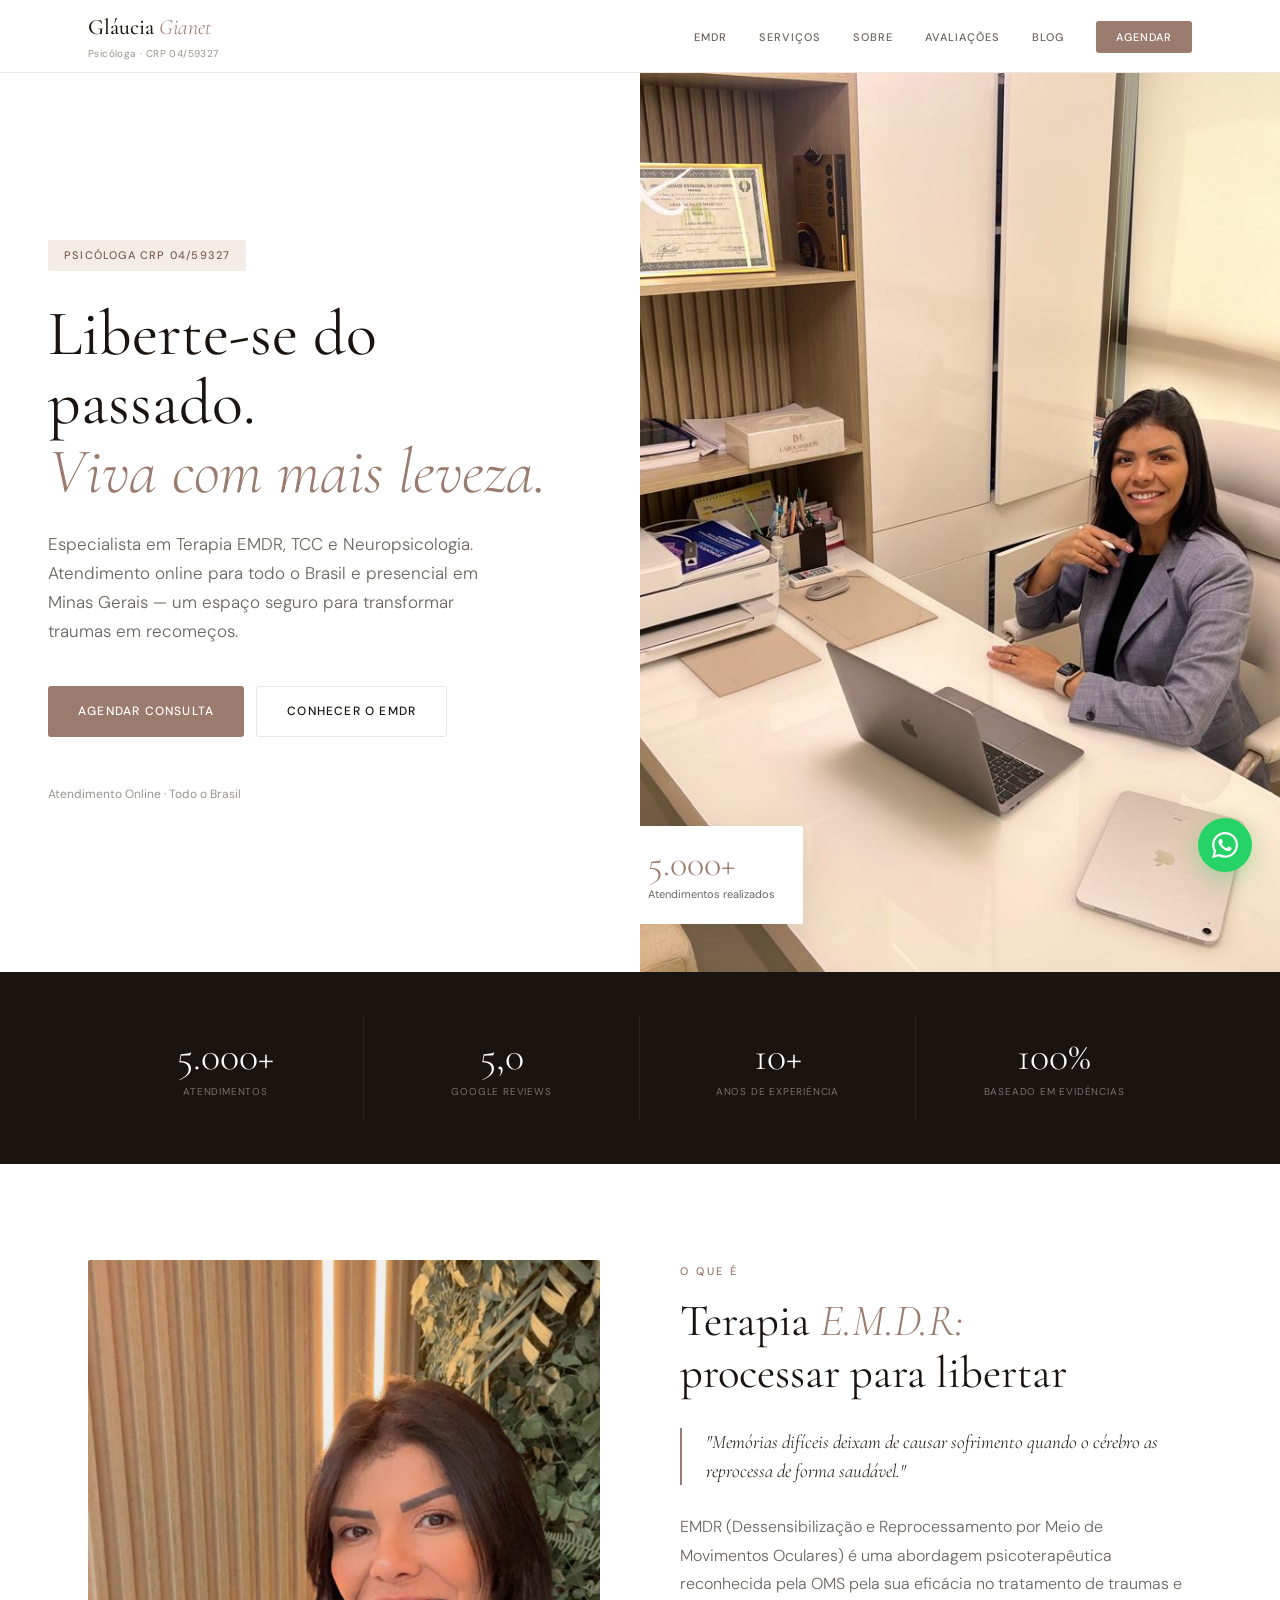
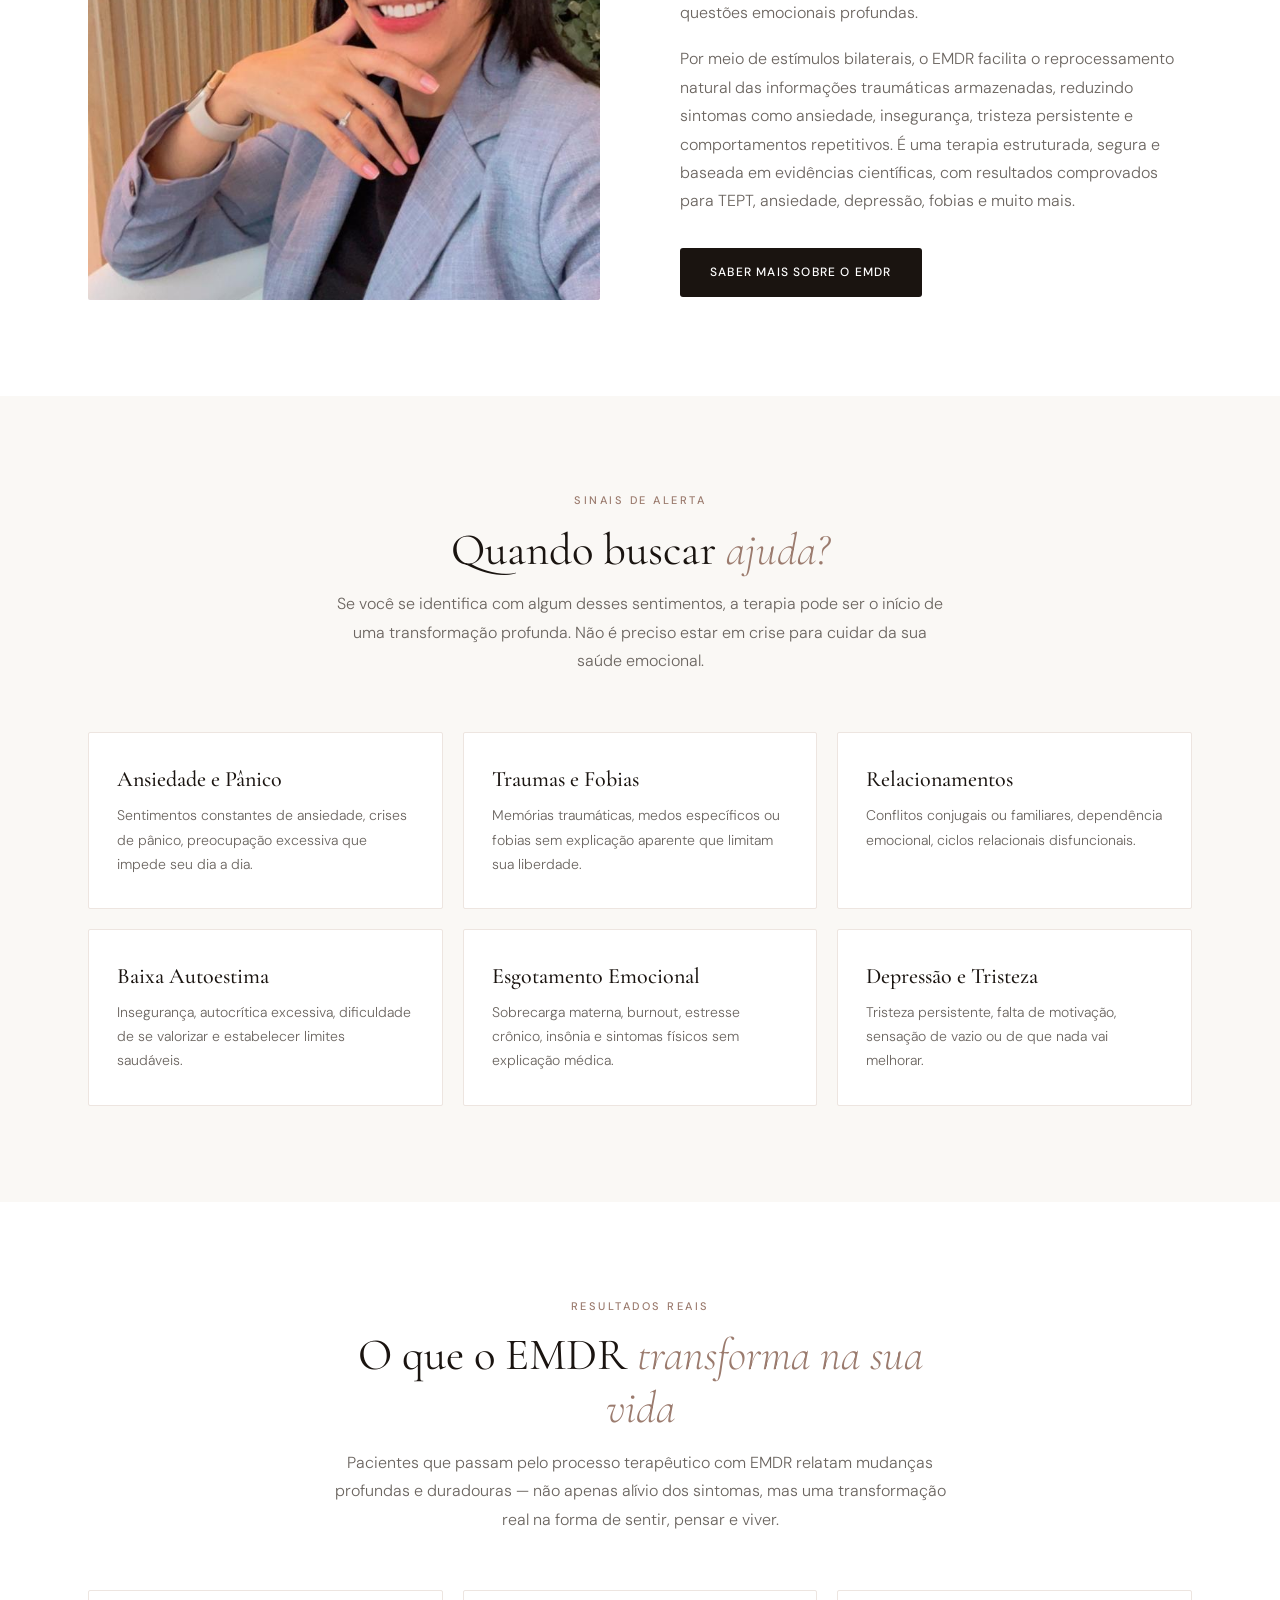
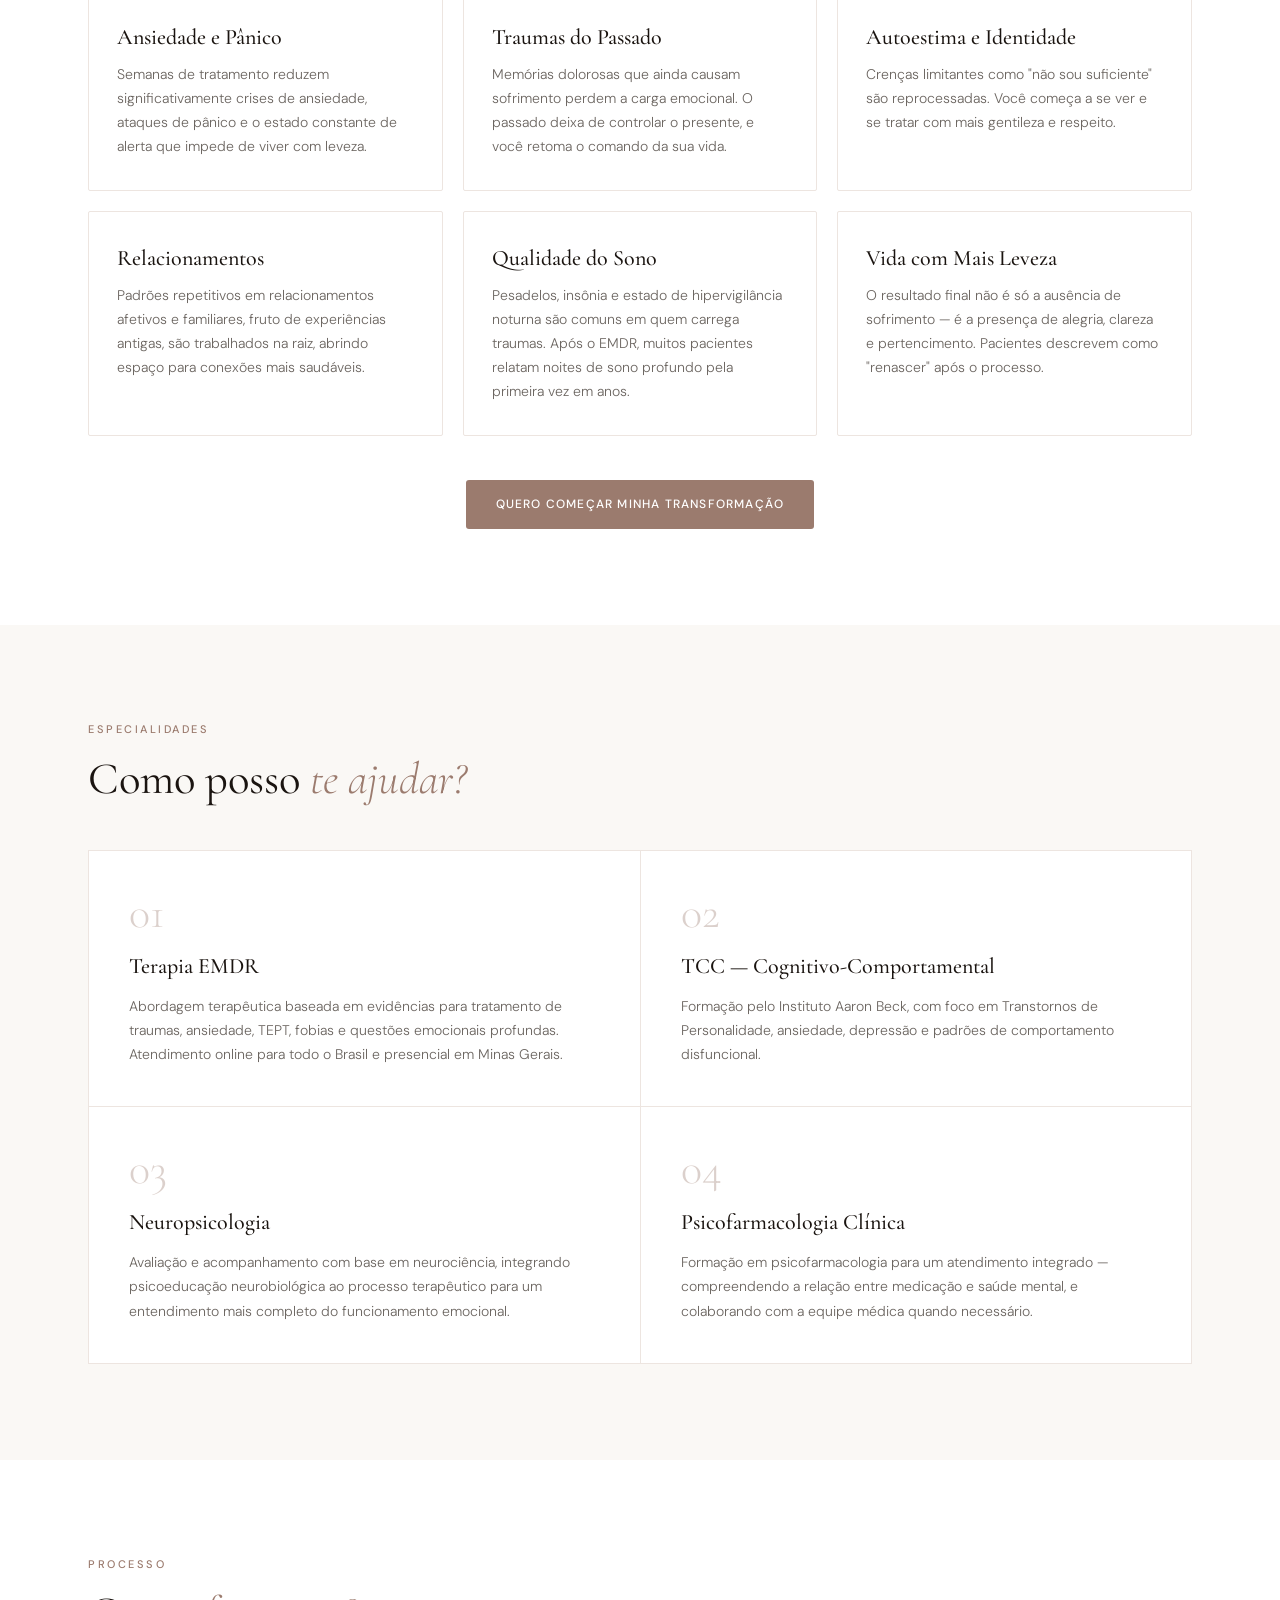
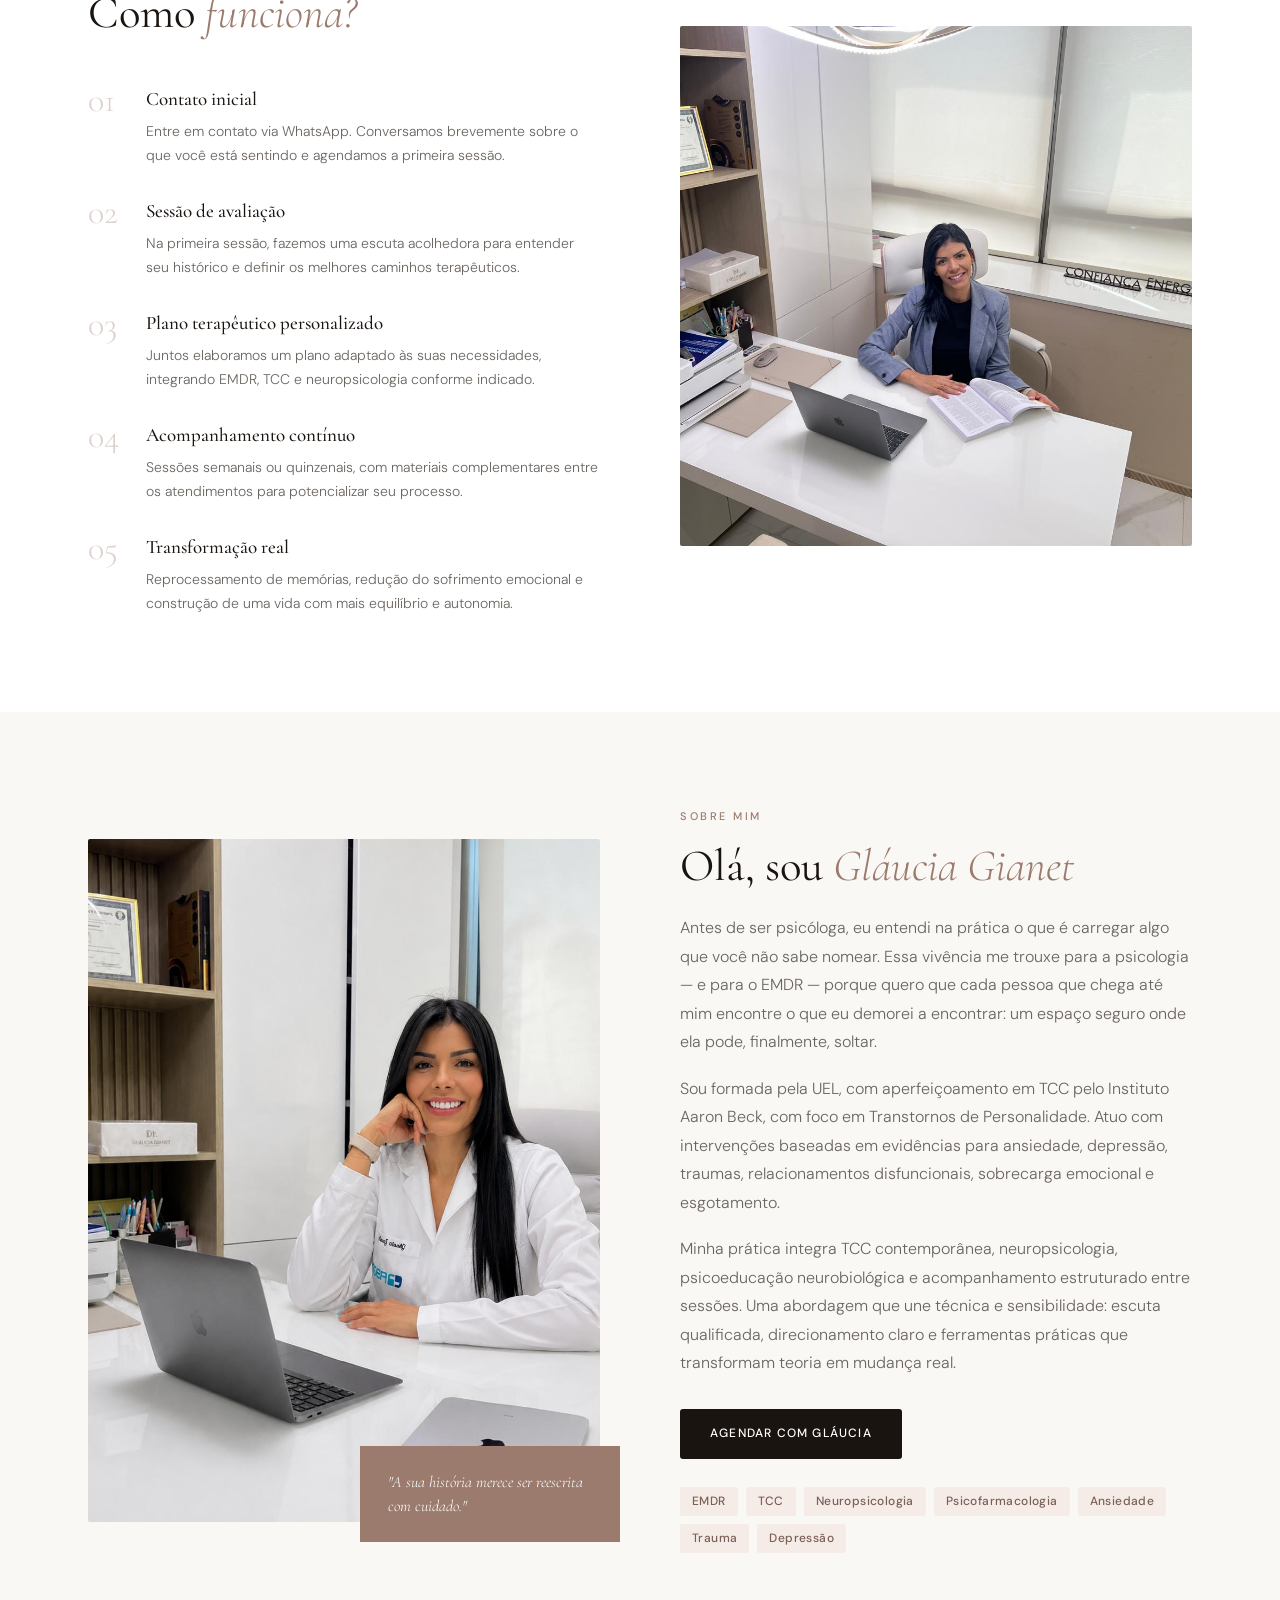
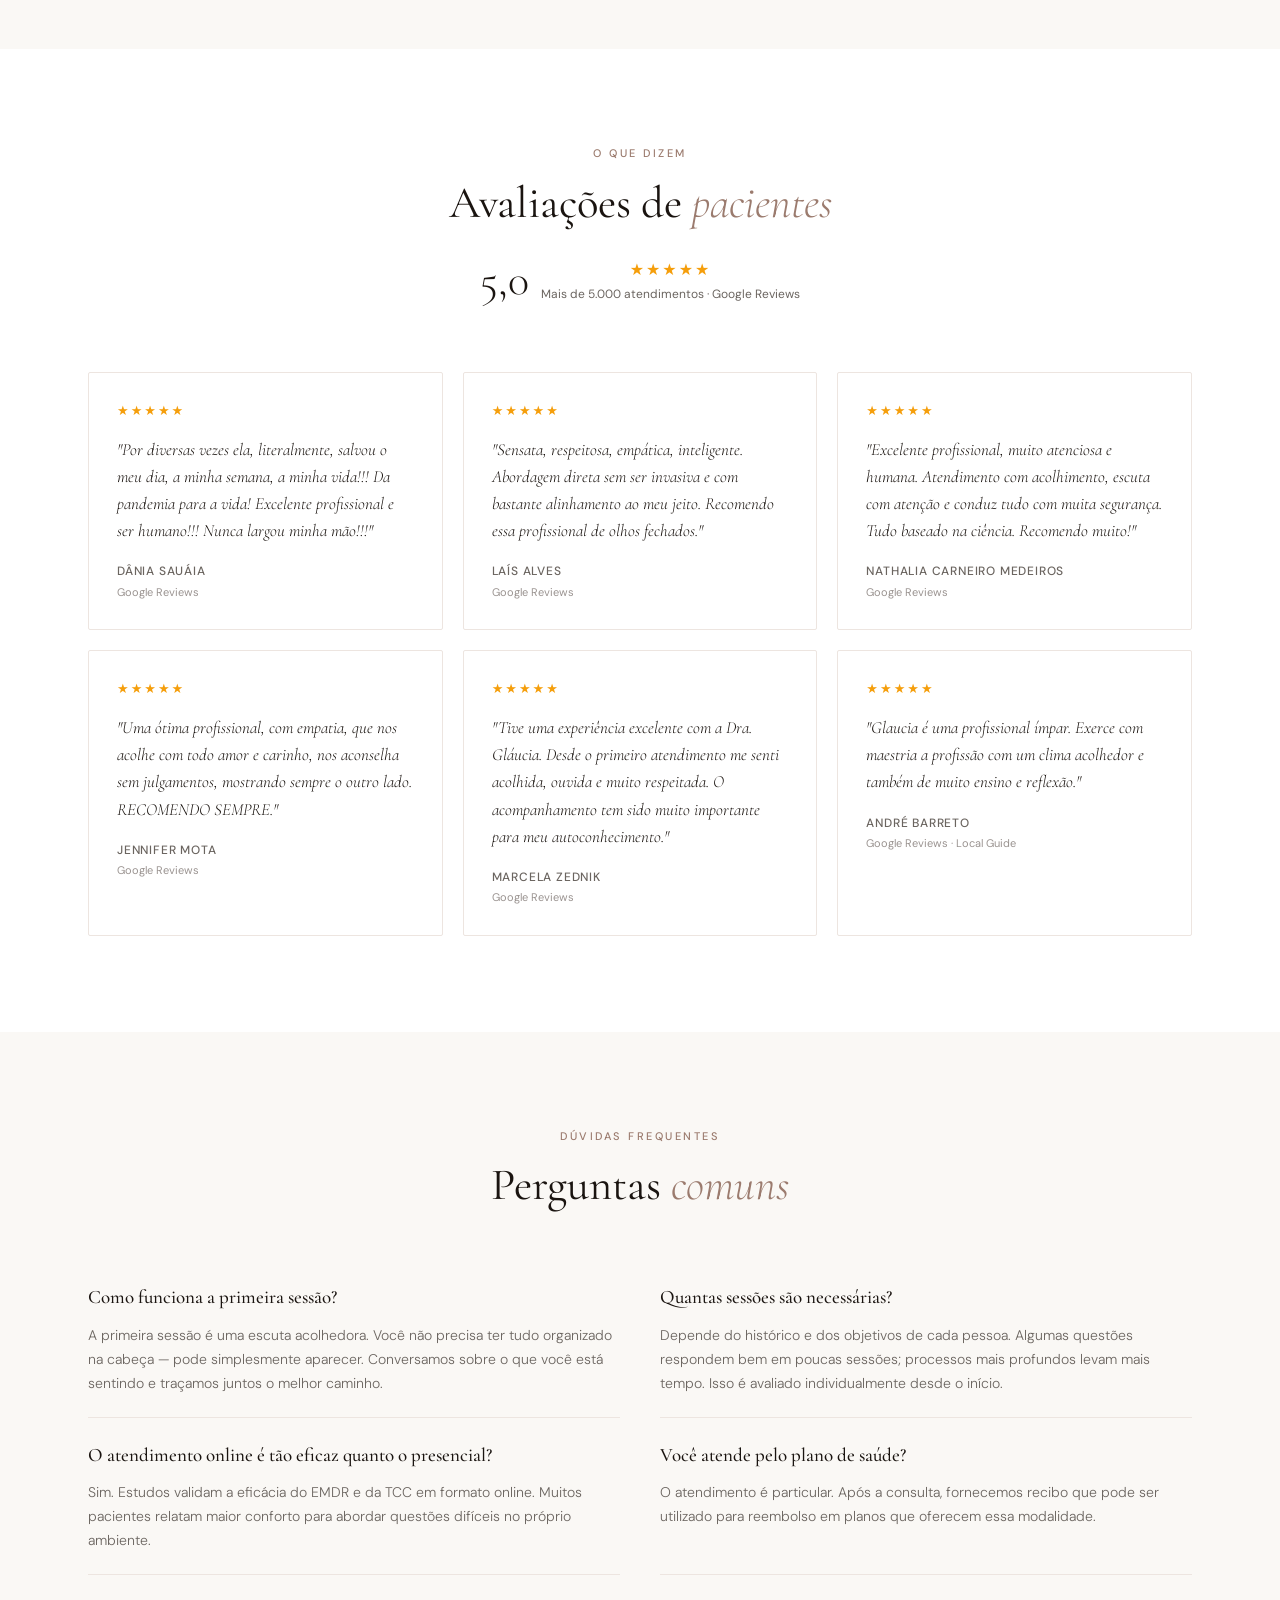
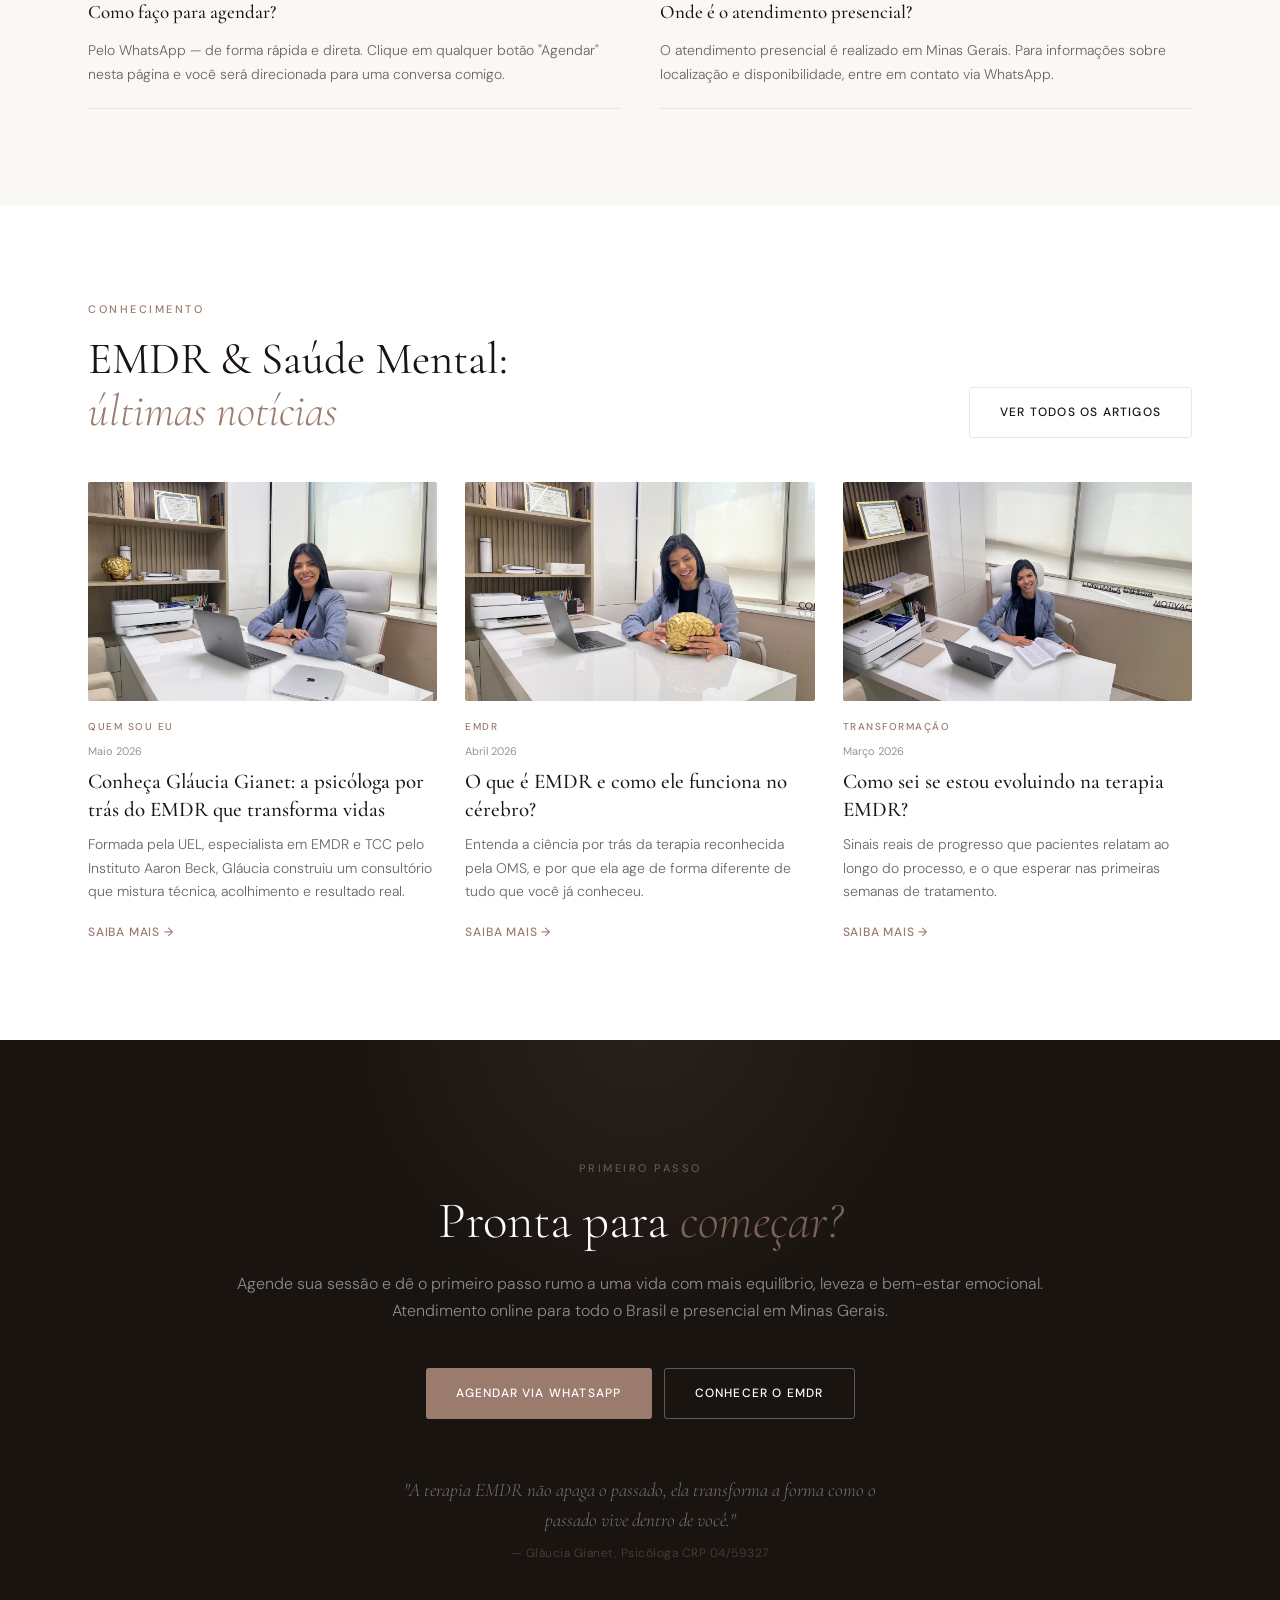
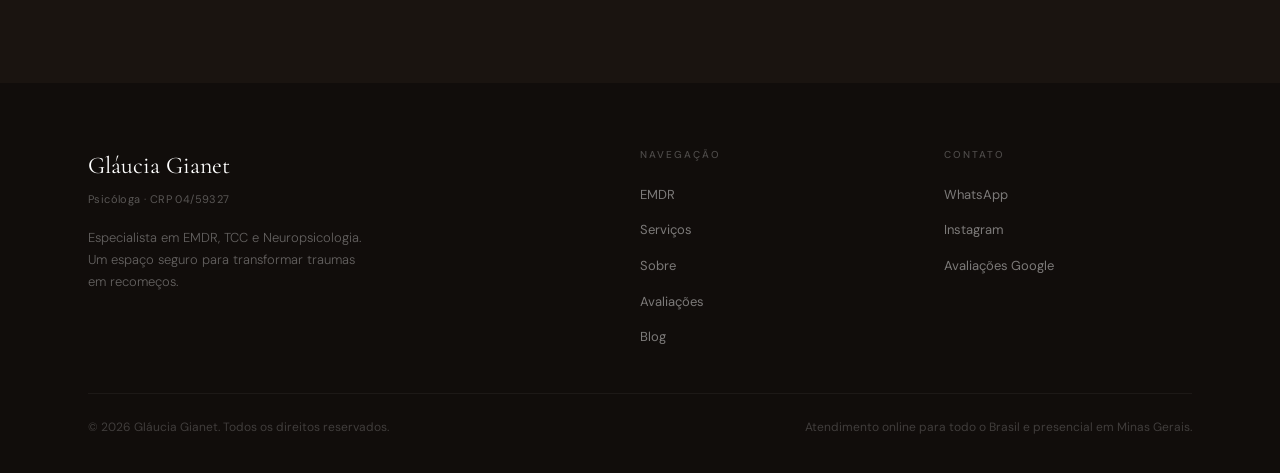
==== commit fa626c14: "Adiciona SEO técnico completo e corrige foto quebrada no hero - Meta description, Open Graph, Twitte" ====
--- a/index.html
+++ b/index.html
@@ -3,8 +3,74 @@
 <head>
   <meta charset="UTF-8"/>
   <meta name="viewport" content="width=device-width, initial-scale=1.0"/>
-  <meta name="description" content="Psicóloga Gláucia Gianet — Especialista em EMDR, TCC e Neuropsicologia. Atendimento online para todo o Brasil e presencial em Minas Gerais."/>
-  <title>Gláucia Gianet | Psicóloga EMDR</title>
+
+  <title>Gláucia Gianet | Psicóloga EMDR em Sete Lagoas e Online</title>
+  <meta name="description" content="Gláucia Gianet, psicóloga CRP 04/59327 especialista em EMDR, TCC e Neuropsicologia. Atendimento presencial em Sete Lagoas/MG e online para todo o Brasil. Agende pelo WhatsApp."/>
+  <meta name="keywords" content="psicóloga sete lagoas, terapia emdr, psicóloga emdr, tcc sete lagoas, terapia online, psicóloga ansiedade, psicóloga trauma, gláucia gianet"/>
+  <meta name="robots" content="index, follow"/>
+  <meta name="author" content="Gláucia Gianet"/>
+  <link rel="canonical" href="https://www.glauciagianet.com.br/"/>
+
+  <link rel="icon" type="image/png" href="/favicon.png"/>
+  <link rel="apple-touch-icon" href="/favicon.png"/>
+
+  <meta property="og:type" content="website"/>
+  <meta property="og:site_name" content="Gláucia Gianet Psicóloga"/>
+  <meta property="og:title" content="Gláucia Gianet | Psicóloga EMDR em Sete Lagoas e Online"/>
+  <meta property="og:description" content="Especialista em EMDR, TCC e Neuropsicologia. Atendimento presencial em Sete Lagoas/MG e online para todo o Brasil."/>
+  <meta property="og:image" content="https://www.glauciagianet.com.br/img/img-2.jpg"/>
+  <meta property="og:url" content="https://www.glauciagianet.com.br/"/>
+  <meta property="og:locale" content="pt_BR"/>
+
+  <meta name="twitter:card" content="summary_large_image"/>
+  <meta name="twitter:title" content="Gláucia Gianet | Psicóloga EMDR em Sete Lagoas e Online"/>
+  <meta name="twitter:description" content="Especialista em EMDR, TCC e Neuropsicologia. Atendimento presencial em Sete Lagoas/MG e online para todo o Brasil."/>
+  <meta name="twitter:image" content="https://www.glauciagianet.com.br/img/img-2.jpg"/>
+
+  <script type="application/ld+json">
+  {
+    "@context": "https://schema.org",
+    "@type": "Psychologist",
+    "name": "Gláucia Gianet",
+    "image": "https://www.glauciagianet.com.br/img/img-2.jpg",
+    "url": "https://www.glauciagianet.com.br/",
+    "telephone": "+5531997834890",
+    "description": "Psicóloga CRP 04/59327, especialista em EMDR, TCC (Instituto Aaron Beck) e Neuropsicologia. Atendimento presencial em Sete Lagoas/MG e online para todo o Brasil.",
+    "address": {
+      "@type": "PostalAddress",
+      "addressLocality": "Sete Lagoas",
+      "addressRegion": "MG",
+      "addressCountry": "BR"
+    },
+    "areaServed": [
+      { "@type": "City", "name": "Sete Lagoas" },
+      { "@type": "Country", "name": "Brasil (atendimento online)" }
+    ],
+    "medicalSpecialty": "Psychiatric",
+    "knowsAbout": ["EMDR", "Terapia Cognitivo-Comportamental", "Neuropsicologia", "Ansiedade", "Trauma", "Depressão"],
+    "review": [
+      {
+        "@type": "Review",
+        "author": { "@type": "Person", "name": "Dânia Sauáia" },
+        "reviewRating": { "@type": "Rating", "ratingValue": "5", "bestRating": "5" },
+        "reviewBody": "Por diversas vezes ela, literalmente, salvou o meu dia, a minha semana, a minha vida. Excelente profissional e ser humano."
+      },
+      {
+        "@type": "Review",
+        "author": { "@type": "Person", "name": "Laís Alves" },
+        "reviewRating": { "@type": "Rating", "ratingValue": "5", "bestRating": "5" },
+        "reviewBody": "Sensata, respeitosa, empática, inteligente. Abordagem direta sem ser invasiva. Recomendo essa profissional de olhos fechados."
+      },
+      {
+        "@type": "Review",
+        "author": { "@type": "Person", "name": "Nathalia Carneiro Medeiros" },
+        "reviewRating": { "@type": "Rating", "ratingValue": "5", "bestRating": "5" },
+        "reviewBody": "Excelente profissional, muito atenciosa e humana. Atendimento com acolhimento, escuta com atenção e conduz tudo com muita segurança."
+      }
+    ]
+  }
+  </script>
+
   <script>(function(w,d,s,l,i){w[l]=w[l]||[];w[l].push({'gtm.start':new Date().getTime(),event:'gtm.js'});var f=d.getElementsByTagName(s)[0],j=d.createElement(s),dl=l!='dataLayer'?'&l='+l:'';j.async=true;j.src='https://www.googletagmanager.com/gtm.js?id='+i+dl;f.parentNode.insertBefore(j,f);})(window,document,'script','dataLayer','GTM-W9J3V3PV');</script>
   <link rel="preconnect" href="https://fonts.googleapis.com"/>
   <link rel="preconnect" href="https://fonts.gstatic.com" crossorigin/>
@@ -266,7 +332,7 @@
     <p class="hero-tag">Atendimento Online · Todo o Brasil</p>
   </div>
   <div class="hero-img">
-    <img src="/img/img-1.jpg" alt="Psicóloga Gláucia Gianet"/>
+    <img src="/img/img-2.jpg" alt="Psicóloga Gláucia Gianet"/>
     <div class="hero-badge-card">
       <div class="badge-n">5.000+</div>
       <div class="badge-l">Atendimentos realizados</div>
